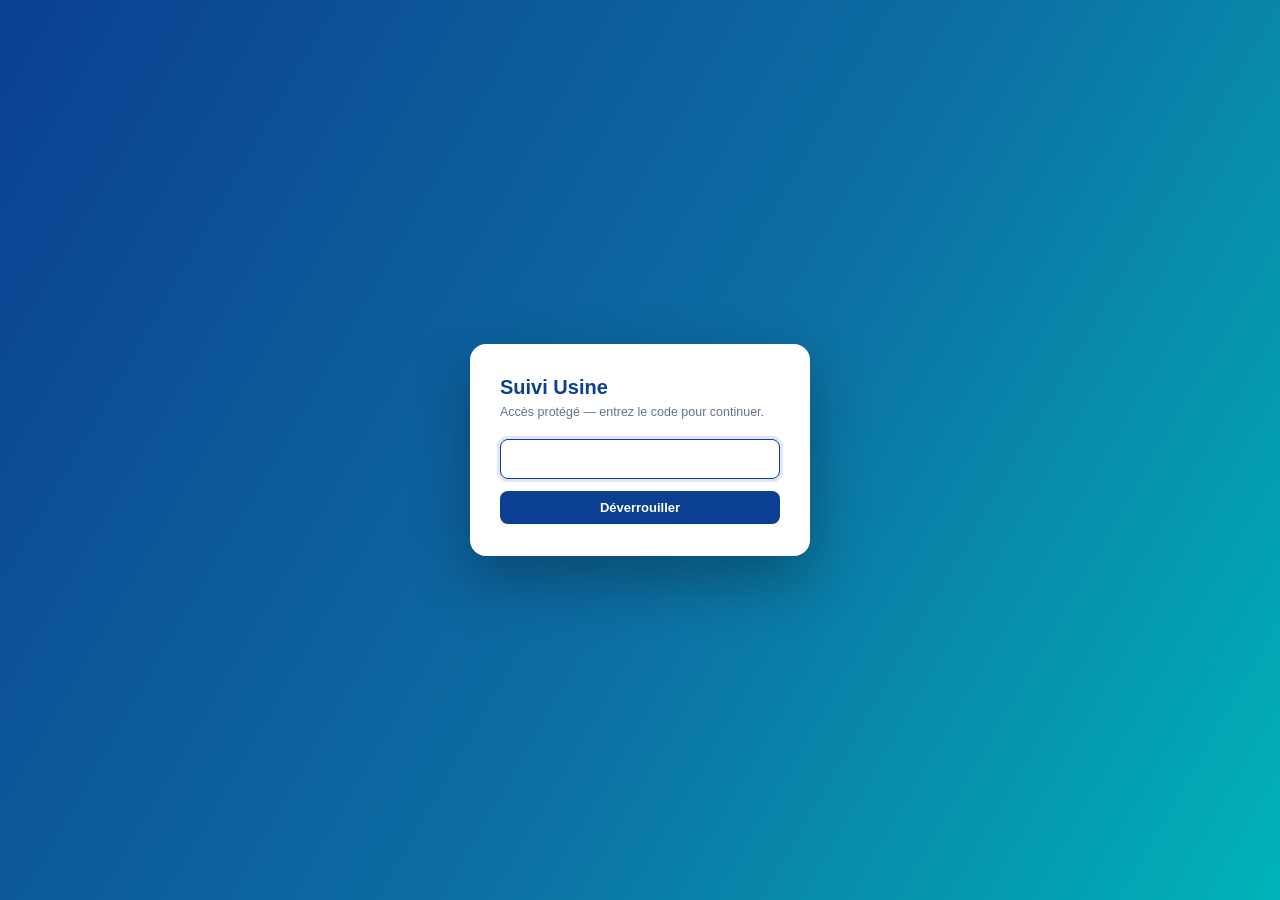
==== index.html @ ccd7e1b8 "same modifications(vedio, text of the card and data)" ====
<!DOCTYPE html>
<html lang="fr">
<head>
<meta charset="UTF-8">
<meta name="viewport" content="width=device-width, initial-scale=1.0">
<title>Bilans RH — Mois d'août &amp; forum d'emploi — Suivi Usine</title>
<link rel="stylesheet" href="css/style.css">
<script src="js/echarts.min.js"></script>
<script src="js/xlsx.full.min.js"></script>
</head>
<body class="us-locked">

<div class="us-gate-overlay" id="us-gate-overlay">
  <form class="us-gate-box" id="us-gate-form">
    <div class="us-gate-title">Suivi Usine</div>
    <div class="us-gate-sub">Accès protégé — entrez le code pour continuer.</div>
    <input type="password" id="us-gate-input" class="us-gate-input" autocomplete="off" autofocus />
    <div class="us-gate-error" id="us-gate-error" style="display:none;">Code incorrect.</div>
    <button type="submit" class="us-btn us-gate-submit">Déverrouiller</button>
  </form>
</div>

<div class="us-modal-overlay" id="us-aout-msg-overlay">
  <div class="us-modal-box us-modal-box-scroll">
    <div class="us-bulletin-body">
      <div class="us-bulletin-header">
        <div class="us-bulletin-header-left">
          <div class="us-bulletin-header-icon">
            <svg viewBox="0 0 24 24" fill="none" stroke="currentColor" stroke-width="2" stroke-linecap="round" stroke-linejoin="round"><path d="M18 8A6 6 0 0 0 6 8c0 7-3 9-3 9h18s-3-2-3-9"/><path d="M13.73 21a2 2 0 0 1-3.46 0"/></svg>
          </div>
          <div>
            <div class="us-bulletin-header-eyebrow">Message de la Direction RH</div>
            <div class="us-bulletin-header-sub">Bilan de campagne — arrêt annuel</div>
          </div>
        </div>
        <div class="us-bulletin-header-meta">30 juil → Août 2026</div>
      </div>
      <p> L'arrêt annuel est souvent synonyme de maintenance et de préparation. Cette année, nous y avons ajouté <span class="us-bulletin-highlight">une dimension stratégique majeure</span> : un sprint de recrutement à haute intensité.</p>
      <p>Alors que les machines étaient à l'arrêt, nos processus de sélection tournaient à leur niveau maximal. Aujourd'hui, nous sommes fiers de vous annoncer des <span class="us-bulletin-highlight">chiffres hors normes</span>.</p>
      <p>Réussir un tel volume en un temps aussi contraint relève d'une véritable prouesse collective. Nous démarrons cette nouvelle période avec des équipes renforcées, structurées et prêtes à relever tous nos défis opérationnels.</p>
      <div class="us-bulletin-signoff">Excellente reprise à chacun ! Prêts à découvrir nos résultats ?</div>
    </div>
    <div class="us-modal-close-wrap">
      <button type="button" class="us-btn us-modal-close" onclick="usCloseAoutMessage()">Découvrir les résultats</button>
    </div>
  </div>
</div>

<main class="page">

  <nav class="us-page-nav">
    <a href="dashboard.html">Tableau de bord</a>
    <a href="index.html" class="us-active">Bilans RH</a>
  </nav>

  <div class="us-hero">
    <div>
      <div class="us-hero-title">Bilans RH</div>
      <div class="us-hero-sub">Arrêt annuel &amp; forum d'emploi — retour sur deux temps forts du recrutement 2026.</div>
    </div>
  </div>

  <!-- ── Bilan mois d'août ──────────────────────────────────────────── -->
  <div class="us-section-divider"><span>Mois d'août — arrêt annuel</span></div>

  <div class="us-stat-highlights us-reveal-stagger">
    <div class="us-stat-highlight us-reveal-item">
      <div class="us-stat-highlight-value" data-count-to="622">0</div>
      <div class="us-stat-highlight-label">Nouveaux talents intégrés à nos effectifs</div>
    </div>
    <div class="us-stat-highlight us-stat-alt us-reveal-item">
      <div class="us-stat-highlight-value">Record</div>
      <div class="us-stat-highlight-label">Efficacité opérationnelle sur toute la campagne</div>
    </div>
  </div>

  <div id="us-aout-data-error" class="us-error" style="display:none;"></div>

  <div class="us-charts-row">
    <div class="us-chart-card us-reveal">
      <div class="us-card-header">
        <div class="us-card-header-icon">
          <svg viewBox="0 0 24 24" fill="none" stroke="currentColor" stroke-width="2" stroke-linecap="round" stroke-linejoin="round"><circle cx="12" cy="12" r="10"/><path d="M22 12A10 10 0 0 0 12 2v10z"/></svg>
        </div>
        <div>
          <div class="us-card-header-title">Parmi nous — répartition par département</div>
          <div class="us-card-header-sub">Les départements qui ont le plus recruté</div>
        </div>
      </div>
      <div id="us-chart-aout-dept" class="us-chart"></div>
    </div>

    <!--div class="us-detail-card us-reveal" style="margin-bottom:0;">
      <div class="us-card-header us-card-header-alt">
        <div class="us-card-header-icon">
          <svg viewBox="0 0 24 24" fill="none" stroke="currentColor" stroke-width="2" stroke-linecap="round" stroke-linejoin="round"><circle cx="12" cy="8" r="7"/><polyline points="8.21 13.89 7 23 12 20 17 23 15.79 13.88"/></svg>
        </div>
        <div>
          <div class="us-card-header-title">Top départements</div>
          <div class="us-card-header-sub"><span id="us-aout-verified-total">&mdash;</span> intégrations sur la période</div>
        </div
      </div>
      <div style="overflow-x:auto;">
        <table class="us-detail-tbl">
          <thead><tr><th>Département</th><th>Effectif</th></tr></thead>
          <tbody id="us-aout-dept-tbl-body"></tbody>
        </table>
      </div>
    </div-->

    <div class="us-chart-card us-reveal">
      <div class="us-card-header">
        <div class="us-card-header-icon">
          <svg viewBox="0 0 24 24" fill="none" stroke="currentColor" stroke-width="2" stroke-linecap="round" stroke-linejoin="round"><rect x="3" y="4" width="18" height="18" rx="2" ry="2"/><line x1="16" y1="2" x2="16" y2="6"/><line x1="8" y1="2" x2="8" y2="6"/><line x1="3" y1="10" x2="21" y2="10"/></svg>
        </div>
        <div>
          <div class="us-card-header-title">Intégrations par semaine</div>
          <div class="us-card-header-sub">Progression S31 → S35</div>
        </div>
      </div>
      <div id="us-chart-aout-weekly" class="us-chart"></div>
    </div>
  </div>

  <!-- ── Bilan forum d'emploi ───────────────────────────────────────── -->
  <div class="us-hero us-reveal" style="margin-top:44px;">
    <div>
      <div class="us-hero-title">Bilan du forum d'emploi</div>
      <div class="us-hero-sub">Résultats de la campagne de convocation, présence et rétention sur les 8 journées du forum.</div>
    </div>
  </div>

  <div class="us-stat-highlights us-reveal-stagger">
    <div class="us-stat-highlight us-reveal-item">
      <div class="us-stat-highlight-value" data-count-to="1360">0</div>
      <div class="us-stat-highlight-label">Candidats convoqués</div>
    </div>
    <div class="us-stat-highlight us-reveal-item">
      <div class="us-stat-highlight-value" data-count-to="664">0</div>
      <div class="us-stat-highlight-label">Présents — 51,2 % de perte</div>
    </div>
    <div class="us-stat-highlight us-reveal-item">
      <div class="us-stat-highlight-value" data-count-to="627">0</div>
      <div class="us-stat-highlight-label">Retenus — 5,6 % de perte vs présents</div>
    </div>
    <div class="us-stat-highlight us-stat-alt us-reveal-item">
      <div class="us-stat-highlight-value" data-count-to="53.9" data-count-decimals="1" data-count-suffix=" %">0 %</div>
      <div class="us-stat-highlight-label">Perte globale — convoqués → retenus</div>
    </div>
  </div>

  <div class="us-video-card us-reveal">
    <div class="us-chart-title">Vidéo — Forum d'emploi</div>
    <div class="us-video-wrap">
      <video controls preload="metadata" src="video.mp4">
        Votre navigateur ne prend pas en charge la lecture vidéo.
      </video>
    </div>
  </div>

  <div class="us-chart-card us-reveal">
    <div class="us-chart-title">Convoqués / Présents / Retenus par journée</div>
    <div id="us-chart-forum-days" class="us-chart"></div>
  </div>

</main>

<script src="js/gate.js"></script>
<script src="js/bilan-aout.js"></script>
<script src="js/bilan-forum.js"></script>
<script src="js/reveal.js"></script>
<script>
  // Opening-message overlay: shows as soon as the access gate unlocks,
  // so it's the first thing seen on this page — dismiss reveals the
  // dashboard content underneath.
  (function () {
    var overlay = document.getElementById("us-aout-msg-overlay");
    function show() { if (overlay) overlay.classList.add("us-show"); }
    if (!document.body.classList.contains("us-locked")) {
      show();
    } else {
      var observer = new MutationObserver(function () {
        if (!document.body.classList.contains("us-locked")) { observer.disconnect(); show(); }
      });
      observer.observe(document.body, { attributes: true, attributeFilter: ["class"] });
    }
    window.usCloseAoutMessage = function () { if (overlay) overlay.classList.remove("us-show"); };
  })();
</script>
</body>
</html>
---- css/style.css ----
:root{
  --deep-blue:#0B3F91;--ocean-blue:#0D6FA3;--teal:#00B3B8;
  --aqua:#38D6C4;--mint:#6EE7D2;--dark-navy:#072C5A;
  --soft-cyan:#9FEDE2;--orange-accent:#FF5A1F;
  --gray50:#f6f8fa;--gray100:#eaecef;--gray400:#8b95a1;--gray600:#4a5568;--gray800:#1a202c;
  --font-cond:'Segoe UI Semibold','Segoe UI',Arial,sans-serif;
}
*{box-sizing:border-box;}
body{margin:0;font-family:'Segoe UI',Arial,sans-serif;background:var(--gray50);color:var(--gray800);}

body.us-locked main,body.us-locked #us-welcome-overlay,body.us-locked #us-aout-msg-overlay{display:none;}

.us-gate-overlay{position:fixed;inset:0;z-index:10000;display:flex;align-items:center;justify-content:center;padding:20px;
                  background:linear-gradient(120deg,#0B3F91 0%,#0D6FA3 55%,#00B3B8 100%);}
.us-gate-box{background:#fff;border-radius:16px;padding:32px 30px;width:340px;max-width:100%;
             box-shadow:0 24px 60px rgba(0,0,0,.3);display:flex;flex-direction:column;gap:6px;}
.us-gate-title{font-family:var(--font-cond);font-size:20px;font-weight:800;color:#0B3F91;}
.us-gate-sub{font-size:12.5px;color:#64748b;margin-bottom:14px;}
.us-gate-input{padding:11px 14px;border:1px solid #e2e8f0;border-radius:8px;font-size:14px;letter-spacing:1px;margin-bottom:6px;}
.us-gate-input:focus{outline:none;border-color:#0B3F91;box-shadow:0 0 0 3px rgba(11,63,145,.12);}
.us-gate-error{font-size:12px;color:#c2410c;font-weight:600;margin-bottom:10px;}
.us-gate-submit{width:100%;padding:12px;}

.us-modal-overlay{position:fixed;inset:0;background:rgba(7,44,90,.55);z-index:9998;
                   display:none;align-items:center;justify-content:center;padding:20px;}
.us-modal-overlay.us-show{display:flex;}
.us-modal-box{background:#fff;border-radius:16px;max-width:520px;width:100%;
              box-shadow:0 24px 60px rgba(0,0,0,.35);overflow:hidden;animation:us-modal-in .25s ease both;}
@keyframes us-modal-in{from{opacity:0;transform:translateY(10px) scale(.98);}to{opacity:1;transform:translateY(0) scale(1);}}
.us-modal-header{background:linear-gradient(120deg,#0B3F91 0%,#0D6FA3 55%,#00B3B8 100%);padding:22px 28px;}
.us-modal-title{font-family:var(--font-cond);font-size:20px;font-weight:800;color:#fff;}
.us-modal-body{padding:24px 28px;}
.us-modal-body p{font-size:13.5px;line-height:1.65;color:#334155;margin:0 0 14px;text-align:justify;}
.us-modal-signature{margin-top:18px;padding-top:16px;border-top:1px solid #e2e8f0;}
.us-modal-signature-name{font-size:14px;font-weight:800;color:#0B3F91;font-family:var(--font-cond);}
.us-modal-signature-role{font-size:12px;color:#64748b;margin-top:2px;}
.us-modal-close{width:calc(100% - 56px);margin:0 28px 24px;}

/* ── Bulletin-as-overlay variant (index.html's opening message) ── */
.us-modal-box-scroll{max-width:600px;max-height:88vh;display:flex;flex-direction:column;}
.us-modal-box-scroll .us-bulletin-body{overflow-y:auto;}
.us-modal-close-wrap{padding:16px 28px 24px;border-top:1px solid #eef2f7;flex-shrink:0;}
.us-modal-close-wrap .us-btn{width:100%;}

.page{max-width:1500px;margin:0 auto;padding:24px 28px;}

.us-hero{background:linear-gradient(120deg,#0B3F91 0%,#0D6FA3 55%,#00B3B8 100%);border-radius:16px;padding:28px 32px;color:#fff;margin-bottom:22px;display:flex;align-items:center;justify-content:space-between;flex-wrap:wrap;gap:16px;box-shadow:0 8px 24px rgba(11,63,145,.25);}
.us-hero-title{font-family:var(--font-cond);font-size:26px;font-weight:800;margin:0 0 6px;}
.us-hero-sub{font-size:13px;opacity:.92;max-width:540px;line-height:1.5;}
.us-hero-badge{background:rgba(255,255,255,.15);border:1px solid rgba(255,255,255,.3);border-radius:20px;padding:7px 16px;font-size:12px;font-weight:600;white-space:nowrap;}

.us-error{padding:20px;color:#ef4444;background:#fef2f2;border-radius:8px;text-align:center;margin-bottom:16px;}
.us-empty{padding:40px 20px;text-align:center;color:#64748b;background:#fff;border-radius:12px;border:1px dashed #cbd5e1;}

.us-filter-bar{display:flex;flex-wrap:wrap;gap:12px;align-items:flex-end;background:#fff;border-radius:12px;padding:16px 20px;box-shadow:0 1px 3px rgba(0,0,0,.08);border:1px solid #e2e8f0;margin-bottom:20px;}
.us-fg{display:flex;flex-direction:column;gap:4px;}
.us-fg label{font-size:11px;font-weight:700;color:#0B3F91;text-transform:uppercase;letter-spacing:.5px;}
.us-fg select,.us-fg input{padding:8px 12px;border:1px solid #e2e8f0;border-radius:8px;font-size:13px;color:#1e293b;background:#fff;min-width:150px;}
.us-btn{padding:9px 16px;border:none;border-radius:8px;font-size:13px;font-weight:700;cursor:pointer;background:#0B3F91;color:#fff;}
.us-btn:hover{background:#072C5A;}
.us-btn-ghost{background:#f1f5f9;color:#0B3F91;}
.us-btn-ghost:hover{background:#e2e8f0;}

.us-kpi-grid{display:grid;grid-template-columns:repeat(auto-fit,minmax(220px,1fr));gap:16px;margin-bottom:22px;}
.us-kpi-card{background:#fff;border-radius:14px;padding:18px 20px;box-shadow:0 1px 3px rgba(0,0,0,.07);border:1px solid #e2e8f0;
             position:relative;overflow:hidden;display:flex;gap:14px;align-items:flex-start;
             transition:transform .15s ease,box-shadow .15s ease;}
.us-kpi-card:hover{transform:translateY(-2px);box-shadow:0 10px 24px rgba(15,23,42,.10);}
.us-kpi-card::before{content:"";position:absolute;left:0;top:0;bottom:0;width:4px;}
.us-kpi-card::after{content:"";position:absolute;right:-30px;top:-30px;width:100px;height:100px;border-radius:50%;opacity:.06;}
.us-kpi-icon{width:40px;height:40px;border-radius:10px;flex-shrink:0;display:flex;align-items:center;justify-content:center;}
.us-kpi-icon svg{width:20px;height:20px;}
.us-kpi-body{min-width:0;flex:1;}

.us-kpi-card.us-c1::before,.us-kpi-card.us-c1::after{background:#0B3F91;}
.us-kpi-card.us-c2::before,.us-kpi-card.us-c2::after{background:#00B3B8;}
.us-kpi-card.us-c3::before,.us-kpi-card.us-c3::after{background:#38D6C4;}
.us-kpi-card.us-c4::before,.us-kpi-card.us-c4::after{background:#FF5A1F;}
.us-kpi-card.us-c5::before,.us-kpi-card.us-c5::after{background:#0a7c55;}
.us-kpi-card.us-c6::before,.us-kpi-card.us-c6::after{background:#0D6FA3;}
.us-kpi-card.us-c7::before,.us-kpi-card.us-c7::after{background:#9333ea;}
.us-kpi-card.us-c8::before,.us-kpi-card.us-c8::after{background:#db2777;}
.us-kpi-card.us-c9::before,.us-kpi-card.us-c9::after{background:#0891b2;}
.us-kpi-card.us-c10::before,.us-kpi-card.us-c10::after{background:#b91c1c;}
.us-kpi-card.us-c11::before,.us-kpi-card.us-c11::after{background:#ca8a04;}

.us-kpi-card.us-c1 .us-kpi-icon{background:rgba(11,63,145,.10);color:#0B3F91;}
.us-kpi-card.us-c2 .us-kpi-icon{background:rgba(0,179,184,.12);color:#00838a;}
.us-kpi-card.us-c3 .us-kpi-icon{background:rgba(56,214,196,.14);color:#0e7d6e;}
.us-kpi-card.us-c4 .us-kpi-icon{background:rgba(255,90,31,.12);color:#c2410c;}
.us-kpi-card.us-c5 .us-kpi-icon{background:rgba(10,124,85,.12);color:#0a7c55;}
.us-kpi-card.us-c6 .us-kpi-icon{background:rgba(13,111,163,.12);color:#0D6FA3;}
.us-kpi-card.us-c7 .us-kpi-icon{background:rgba(147,51,234,.10);color:#9333ea;}
.us-kpi-card.us-c8 .us-kpi-icon{background:rgba(219,39,119,.10);color:#db2777;}
.us-kpi-card.us-c9 .us-kpi-icon{background:rgba(8,145,178,.10);color:#0891b2;}
.us-kpi-card.us-c10 .us-kpi-icon{background:rgba(185,28,28,.10);color:#b91c1c;}
.us-kpi-card.us-c11 .us-kpi-icon{background:rgba(202,138,4,.12);color:#ca8a04;}

.us-kpi-label{font-size:11.5px;font-weight:700;color:#64748b;text-transform:uppercase;letter-spacing:.4px;margin-bottom:6px;}
.us-kpi-value{font-size:28px;font-weight:800;font-family:var(--font-cond);color:#1e293b;line-height:1.1;}
.us-kpi-sub{font-size:12px;color:#94a3b8;margin-top:5px;font-weight:600;}
.us-kpi-sub.us-sub-up{color:#0a7c55;}
.us-kpi-sub.us-sub-down{color:#c2410c;}
.us-kpi-value.us-empty-val{font-size:15px;font-weight:700;color:#94a3b8;letter-spacing:.2px;}

.us-charts-row{display:grid;grid-template-columns:1fr;gap:20px;margin-bottom:20px;}
.us-chart-card{background:#fff;border-radius:14px;padding:20px;box-shadow:0 1px 3px rgba(0,0,0,.07);border:1px solid #e2e8f0;transition:box-shadow .15s ease;}
.us-chart-card:hover{box-shadow:0 8px 20px rgba(15,23,42,.08);}
.us-chart-card .us-chart-title{font-size:15px;font-weight:700;color:#1e293b;margin-bottom:14px;font-family:var(--font-cond);}
.us-chart{width:100%;height:440px;}

.us-detail-card{background:#fff;border-radius:14px;padding:20px;box-shadow:0 1px 3px rgba(0,0,0,.07);border:1px solid #e2e8f0;margin-bottom:20px;}
.us-detail-tbl{width:100%;border-collapse:collapse;font-size:12.5px;}
.us-detail-tbl th{background:#0B3F91;color:#fff;padding:9px 8px;text-align:left;font-weight:600;position:sticky;top:0;}
.us-detail-tbl td{padding:8px;border-bottom:1px solid #f1f5f9;white-space:nowrap;}
.us-detail-tbl tr{transition:background .1s ease;}
.us-detail-tbl tr:hover{background:#f8fafc;}
.us-table-note{font-size:11.5px;color:#94a3b8;font-style:italic;margin:12px 0 0;line-height:1.5;}

.us-announce-card{margin-bottom:20px;}
.us-announce-list{display:flex;flex-wrap:wrap;gap:10px;}
.us-announce-item{display:flex;align-items:center;gap:8px;background:#eff6ff;border:1px solid #bfdbfe;color:#1e3a8a;border-radius:10px;padding:10px 16px;font-size:13.5px;font-weight:500;}
.us-announce-item strong{font-weight:800;color:#0B3F91;}
.us-announce-edit-btn{background:transparent;border:none;padding:3px;border-radius:6px;color:#60a5fa;cursor:pointer;display:flex;align-items:center;flex-shrink:0;}
.us-announce-edit-btn svg{width:13px;height:13px;}
.us-announce-edit-btn:hover{color:#0B3F91;background:rgba(11,63,145,.08);}

/* KPI-card inline editing stays hidden for now; the Arrivées prévues
   editing (and its "Télécharger" bar below) is active. */
.us-kpi-edit-btn{display:none !important;}
.us-edit-bar{display:flex;align-items:center;justify-content:space-between;gap:14px;background:#fffbeb;border:1px solid #fde68a;color:#92400e;border-radius:10px;padding:12px 16px;margin-bottom:16px;font-size:13px;font-weight:600;flex-wrap:wrap;}
.us-kpi-value-row{display:flex;align-items:baseline;gap:8px;}
.us-kpi-edit-btn{background:transparent;border:none;padding:4px;border-radius:6px;color:#94a3b8;cursor:pointer;display:flex;align-items:center;opacity:0;transition:opacity .12s ease,color .12s ease,background .12s ease;}
.us-kpi-edit-btn svg{width:14px;height:14px;}
.us-kpi-card:hover .us-kpi-edit-btn{opacity:1;}
.us-kpi-edit-btn:hover{color:#0B3F91;background:#eff6ff;}

.us-edit-modal-overlay{position:fixed;inset:0;background:rgba(15,23,42,.55);display:flex;align-items:center;justify-content:center;z-index:200;padding:16px;}
.us-edit-modal{background:#fff;border-radius:14px;padding:24px;width:100%;max-width:340px;box-shadow:0 20px 40px rgba(0,0,0,.25);}
.us-edit-modal-title{font-size:16px;font-weight:800;color:#1e293b;font-family:var(--font-cond);margin-bottom:4px;}
.us-edit-modal-week{font-size:12.5px;color:#64748b;font-weight:600;margin-bottom:14px;}
.us-edit-modal-input{width:100%;box-sizing:border-box;padding:10px 12px;border:1px solid #cbd5e1;border-radius:8px;font-size:15px;margin-bottom:10px;}
.us-edit-modal-input:focus{outline:none;border-color:#0B3F91;}
.us-edit-modal-error{font-size:12.5px;color:#c2410c;background:#fff7ed;border:1px solid #fed7aa;border-radius:8px;padding:8px 10px;margin-bottom:10px;}
.us-edit-modal-actions{display:flex;justify-content:flex-end;gap:8px;}

.us-insight-card{background:#fffbeb;border-radius:14px;padding:22px 26px;box-shadow:0 1px 3px rgba(0,0,0,.07);border:1px solid #fde68a;margin-bottom:20px;}

.us-insight-header{display:flex;gap:14px;align-items:flex-start;margin-bottom:18px;}
.us-insight-icon{width:38px;height:38px;border-radius:10px;flex-shrink:0;background:#fef3c7;color:#b45309;display:flex;align-items:center;justify-content:center;}
.us-insight-icon svg{width:20px;height:20px;}
.us-insight-title{font-size:15px;font-weight:800;color:#92400e;font-family:var(--font-cond);letter-spacing:.2px;}
.us-insight-intro{font-size:12.5px;color:#a16207;margin-top:3px;}

.us-insight-reasons{list-style:none;margin:0 0 20px;padding:0;display:flex;flex-direction:column;gap:8px;}
.us-insight-reasons li{position:relative;padding:10px 14px 10px 32px;background:#fff;border:1px solid #fde68a;border-radius:8px;
                        font-size:13px;color:#78350f;line-height:1.5;}
.us-insight-reasons li::before{content:"";position:absolute;left:14px;top:50%;transform:translateY(-50%);
                                width:7px;height:7px;border-radius:50%;background:#d97706;}

.us-insight-stats{display:flex;flex-wrap:wrap;gap:16px;}
.us-insight-stat{background:#fff;border:1px solid #fde68a;border-radius:10px;padding:16px 18px;flex:1;min-width:240px;
                  display:flex;align-items:center;gap:14px;}
.us-insight-stat-icon{width:26px;height:26px;flex-shrink:0;color:#dc2626;}
.us-insight-stat-value{font-size:28px;font-weight:800;font-family:var(--font-cond);color:#b45309;line-height:1.1;margin-bottom:3px;
                        font-variant-numeric:tabular-nums;}
.us-insight-stat-label{font-size:12px;color:#92400e;font-weight:600;line-height:1.4;}

.us-fg select,.us-fg input{transition:border-color .15s ease,box-shadow .15s ease;}
.us-fg select:focus,.us-fg input:focus{outline:none;border-color:#0B3F91;box-shadow:0 0 0 3px rgba(11,63,145,.12);}
.us-btn{transition:background .15s ease,transform .1s ease;}
.us-btn:active{transform:translateY(1px);}

/* Opacity-only: animating "transform" here too would fight the :hover
   lift transition above (CSS animations always win over transitions on
   the same property, even after the animation finishes). */
@keyframes us-fade-in{from{opacity:0;}to{opacity:1;}}
.us-kpi-card{animation:us-fade-in .35s ease both;}
.us-kpi-card:nth-child(1){animation-delay:.02s;}
.us-kpi-card:nth-child(2){animation-delay:.06s;}
.us-kpi-card:nth-child(3){animation-delay:.10s;}
.us-kpi-card:nth-child(4){animation-delay:.14s;}
.us-kpi-card:nth-child(5){animation-delay:.18s;}
.us-kpi-card:nth-child(6){animation-delay:.22s;}
.us-kpi-card:nth-child(7){animation-delay:.26s;}
.us-kpi-card:nth-child(8){animation-delay:.30s;}
.us-kpi-card:nth-child(9){animation-delay:.34s;}
.us-kpi-card:nth-child(10){animation-delay:.38s;}
.us-kpi-card:nth-child(11){animation-delay:.42s;}

@media(max-width:900px){
  .us-hero{flex-direction:column;align-items:flex-start;}
}

/* ── Page nav (links between the dashboard and bulletin pages) ── */
.us-page-nav{display:flex;flex-wrap:wrap;gap:8px;margin-bottom:18px;}
.us-page-nav a{display:inline-flex;align-items:center;gap:6px;padding:9px 18px;border-radius:9px;
                font-size:13px;font-weight:700;text-decoration:none;color:#0B3F91;background:#fff;
                border:1px solid #e2e8f0;transition:background .15s ease,border-color .15s ease,
                transform .15s ease,box-shadow .15s ease;}
.us-page-nav a:hover{background:#eff6ff;border-color:#bfdbfe;transform:translateY(-1px);
                      box-shadow:0 4px 10px rgba(15,23,42,.08);}
.us-page-nav a.us-active{background:#0B3F91;color:#fff;border-color:#0B3F91;
                          box-shadow:0 4px 12px rgba(11,63,145,.25);}
.us-page-nav a.us-active:hover{transform:none;}

/* ── Bulletin pages (récit / rapport ponctuel) ── */
.us-bulletin-card{position:relative;overflow:hidden;background:#fff;border-radius:16px;padding:0;
                   box-shadow:0 1px 3px rgba(0,0,0,.07);border:1px solid #e2e8f0;margin-bottom:20px;}
.us-bulletin-card::before{content:"";position:absolute;left:0;top:0;bottom:0;width:5px;
                           background:linear-gradient(180deg,#0B3F91 0%,#0D6FA3 50%,#00B3B8 100%);}
.us-bulletin-body{padding:28px 32px;}

.us-bulletin-header{display:flex;align-items:center;justify-content:space-between;gap:12px;
                     padding-bottom:16px;margin-bottom:20px;border-bottom:1px solid #eef2f7;}
.us-bulletin-header-left{display:flex;align-items:center;gap:12px;}
.us-bulletin-header-icon{width:38px;height:38px;border-radius:10px;flex-shrink:0;background:rgba(11,63,145,.08);
                          color:#0B3F91;display:flex;align-items:center;justify-content:center;}
.us-bulletin-header-icon svg{width:19px;height:19px;}
.us-bulletin-header-eyebrow{font-family:var(--font-cond);font-size:13.5px;font-weight:800;color:#0B3F91;}
.us-bulletin-header-sub{font-size:11.5px;color:#94a3b8;font-weight:600;margin-top:1px;}
.us-bulletin-header-meta{font-size:11px;font-weight:700;color:#0D6FA3;background:#eff6ff;border:1px solid #bfdbfe;
                          border-radius:20px;padding:5px 12px;white-space:nowrap;}

.us-bulletin-card p{font-size:14.5px;line-height:1.85;color:#334155;margin:0 0 16px;text-align:justify;}
.us-bulletin-card p:last-of-type{margin-bottom:0;}
.us-bulletin-dropcap::first-letter{font-family:var(--font-cond);font-size:46px;font-weight:800;color:#0B3F91;
                                    float:left;line-height:1;padding:4px 8px 0 0;}

.us-bulletin-highlight{background:linear-gradient(180deg,transparent 62%,rgba(255,90,31,.24) 62%);
                        font-weight:700;color:#0B3F91;padding:0 1px;}

/* ── Card header (icon + title, same language as .us-bulletin-header) —
   used in place of the plain .us-chart-title on bilan pages; kept as its
   own class so the main dashboard's .us-chart-title stays untouched. ── */
.us-card-header{display:flex;align-items:center;gap:12px;margin-bottom:16px;}
.us-card-header-icon{width:34px;height:34px;border-radius:9px;flex-shrink:0;background:rgba(11,63,145,.08);
                      color:#0B3F91;display:flex;align-items:center;justify-content:center;}
.us-card-header-icon svg{width:17px;height:17px;}
.us-card-header-title{font-family:var(--font-cond);font-size:14.5px;font-weight:800;color:#1e293b;line-height:1.3;}
.us-card-header-sub{font-size:11px;color:#94a3b8;font-weight:600;margin-top:2px;}
.us-card-header.us-card-header-alt .us-card-header-icon{background:rgba(255,90,31,.1);color:#FF5A1F;}

/* ── Section divider — separates stacked bilans on a combined page ── */
.us-section-divider{display:flex;align-items:center;gap:16px;margin:36px 0 22px;}
.us-section-divider::before,.us-section-divider::after{content:"";flex:1;height:1px;
                            background:linear-gradient(90deg,transparent,#dbe4f0,transparent);}
.us-section-divider span{font-family:var(--font-cond);font-size:12px;font-weight:800;letter-spacing:1.2px;
                          text-transform:uppercase;color:#0D6FA3;white-space:nowrap;
                          background:#eff6ff;border:1px solid #bfdbfe;border-radius:20px;padding:7px 18px;}

.us-bulletin-list{list-style:none;margin:22px 0;padding:0;display:grid;
                   grid-template-columns:repeat(auto-fit,minmax(240px,1fr));gap:12px;}
.us-bulletin-list li{position:relative;display:flex;align-items:flex-start;gap:12px;
                      padding:15px 16px;background:#f8fafc;border:1px solid #e2e8f0;
                      border-radius:12px;font-size:13.5px;color:#1e293b;line-height:1.55;
                      transition:background .15s ease,border-color .15s ease,transform .15s ease;}
.us-bulletin-list li:hover{background:#eff6ff;border-color:#bfdbfe;transform:translateY(-2px);}
.us-bulletin-list-icon{width:32px;height:32px;border-radius:9px;flex-shrink:0;background:#fff;
                        color:#0B3F91;display:flex;align-items:center;justify-content:center;
                        box-shadow:0 1px 3px rgba(15,23,42,.1);}
.us-bulletin-list-icon svg{width:16px;height:16px;}
.us-bulletin-list li:nth-child(2) .us-bulletin-list-icon{color:#FF5A1F;}

.us-bulletin-signoff{font-family:var(--font-cond);font-size:18px;font-weight:800;color:#0B3F91;
                      margin-top:22px;padding-top:20px;border-top:1px dashed #dbe4f0;
                      display:flex;align-items:center;gap:10px;}
.us-bulletin-signoff::before{content:"✓";display:inline-flex;align-items:center;justify-content:center;
                              width:26px;height:26px;border-radius:50%;
                              background:linear-gradient(135deg,#0B3F91,#00B3B8);color:#fff;
                              font-size:13px;flex-shrink:0;box-shadow:0 4px 10px rgba(11,63,145,.25);}

.us-stat-highlights{display:grid;grid-template-columns:repeat(auto-fit,minmax(220px,1fr));gap:16px;margin-bottom:20px;}
.us-stat-highlight{position:relative;overflow:hidden;background:linear-gradient(120deg,#0B3F91 0%,#0D6FA3 55%,#00B3B8 100%);
                    border-radius:16px;padding:22px 24px;color:#fff;box-shadow:0 8px 20px rgba(11,63,145,.2);
                    transition:transform .18s ease,box-shadow .18s ease;}
.us-stat-highlight:hover{transform:translateY(-3px);box-shadow:0 14px 28px rgba(11,63,145,.28);}
.us-stat-highlight::after{content:"";position:absolute;right:-24px;top:-24px;width:100px;height:100px;
                           border-radius:50%;background:rgba(255,255,255,.12);}
.us-stat-highlight-value{font-family:var(--font-cond);font-size:34px;font-weight:800;line-height:1.1;margin-bottom:6px;
                          position:relative;font-variant-numeric:tabular-nums;}
.us-stat-highlight-label{font-size:12.5px;opacity:.94;font-weight:600;line-height:1.4;position:relative;}
.us-stat-highlight.us-stat-alt{background:linear-gradient(120deg,#FF5A1F 0%,#ff8a4c 100%);
                                box-shadow:0 8px 20px rgba(255,90,31,.22);}
.us-stat-highlight.us-stat-alt:hover{box-shadow:0 14px 28px rgba(255,90,31,.3);}

.us-video-card{background:#fff;border-radius:16px;padding:22px;box-shadow:0 1px 3px rgba(0,0,0,.07);
                border:1px solid #e2e8f0;margin-bottom:20px;}
.us-video-wrap{position:relative;width:100%;border-radius:12px;overflow:hidden;background:#000;
                display:flex;justify-content:center;box-shadow:0 4px 16px rgba(0,0,0,.15);}
.us-video-wrap video{display:block;width:100%;height:auto;max-height:640px;background:#000;}

.us-tbl-total td{font-weight:800;background:#f8fafc;}

/* ── Scroll-reveal + count-up interaction (js/reveal.js) ──
   Elements start hidden/offset; reveal.js's IntersectionObserver adds
   .us-visible as each one enters the viewport, and drives the count-up
   on any element carrying data-count-to. */
.us-reveal{opacity:0;transform:translateY(28px);transition:opacity .6s cubic-bezier(.16,1,.3,1),
           transform .6s cubic-bezier(.16,1,.3,1);}
.us-reveal.us-visible{opacity:1;transform:translateY(0);}
.us-reveal-stagger.us-visible .us-reveal-item{opacity:1;transform:translateY(0);}
.us-reveal-item{opacity:0;transform:translateY(18px);transition:opacity .5s ease,transform .5s ease;}
.us-reveal-stagger.us-visible .us-reveal-item:nth-child(1){transition-delay:.02s;}
.us-reveal-stagger.us-visible .us-reveal-item:nth-child(2){transition-delay:.08s;}
.us-reveal-stagger.us-visible .us-reveal-item:nth-child(3){transition-delay:.14s;}
.us-reveal-stagger.us-visible .us-reveal-item:nth-child(4){transition-delay:.20s;}

@media(max-width:900px){
  .us-bulletin-body{padding:22px 20px;}
}
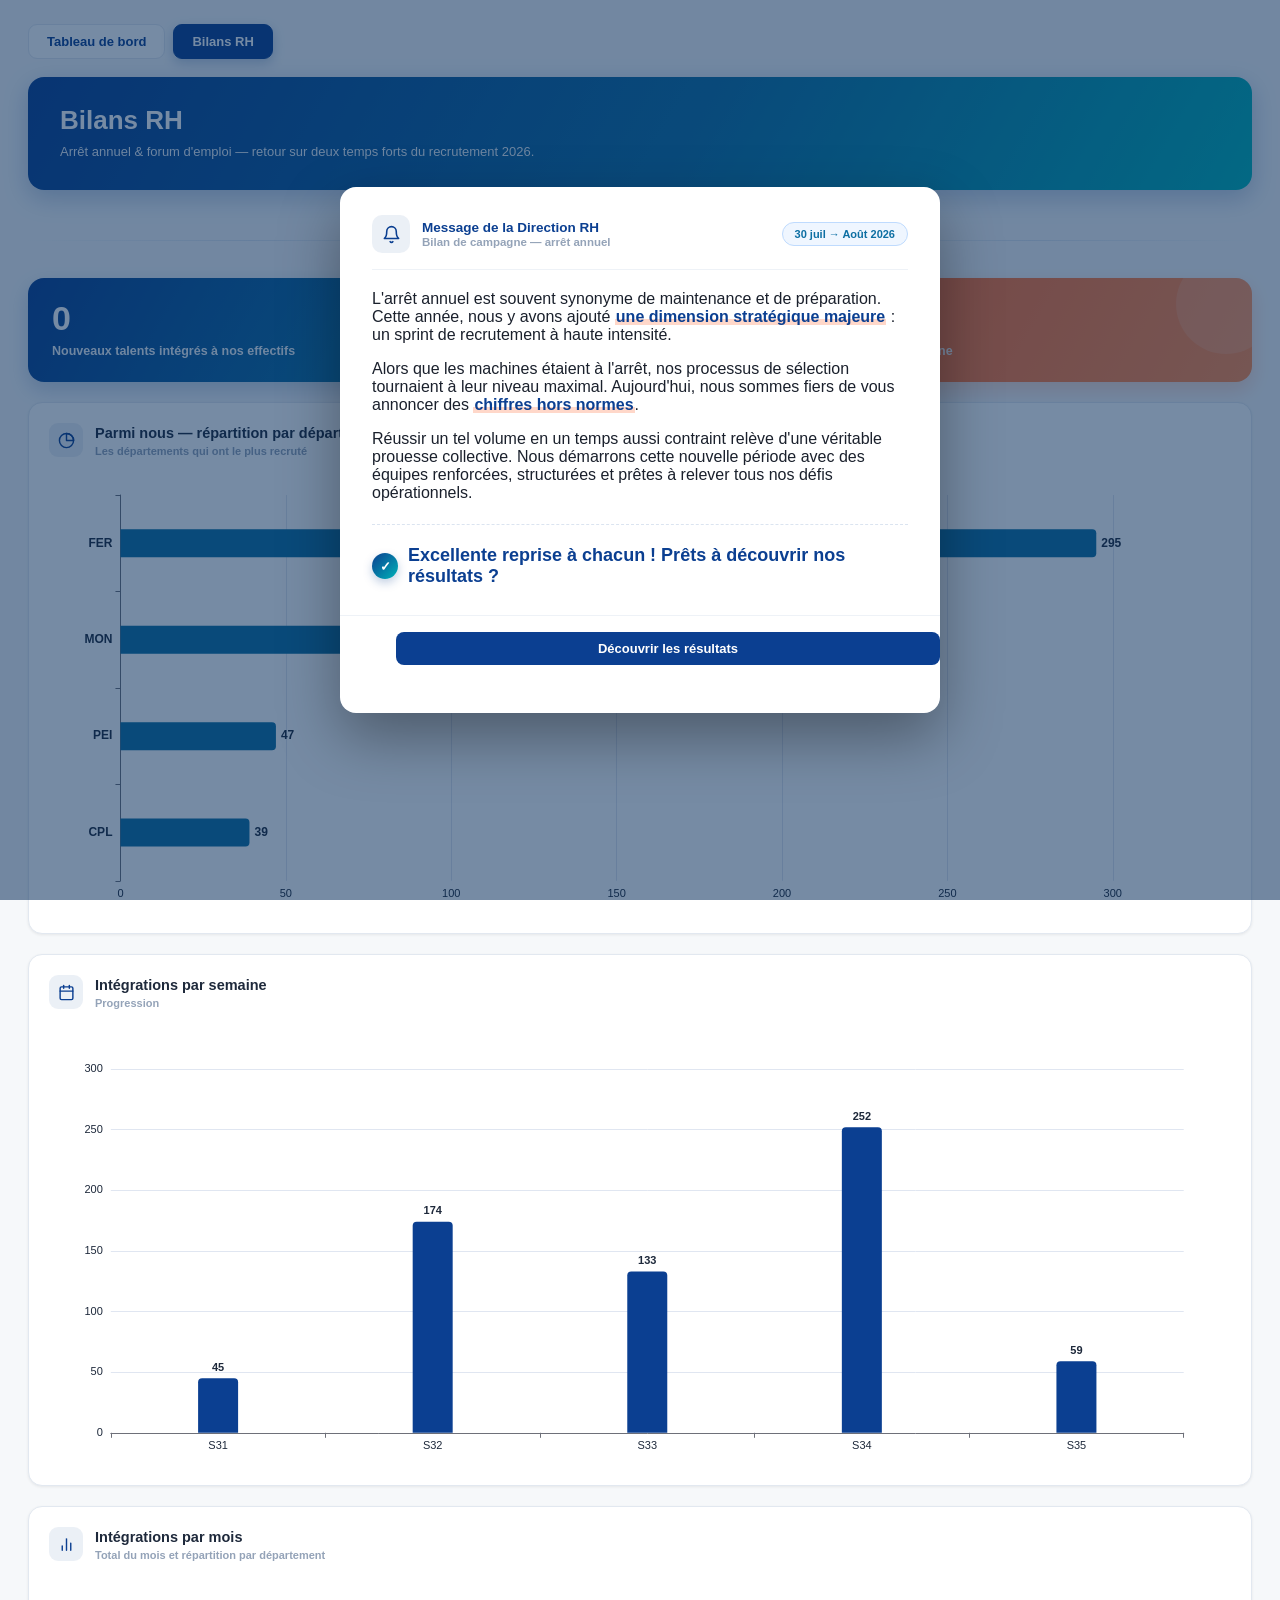
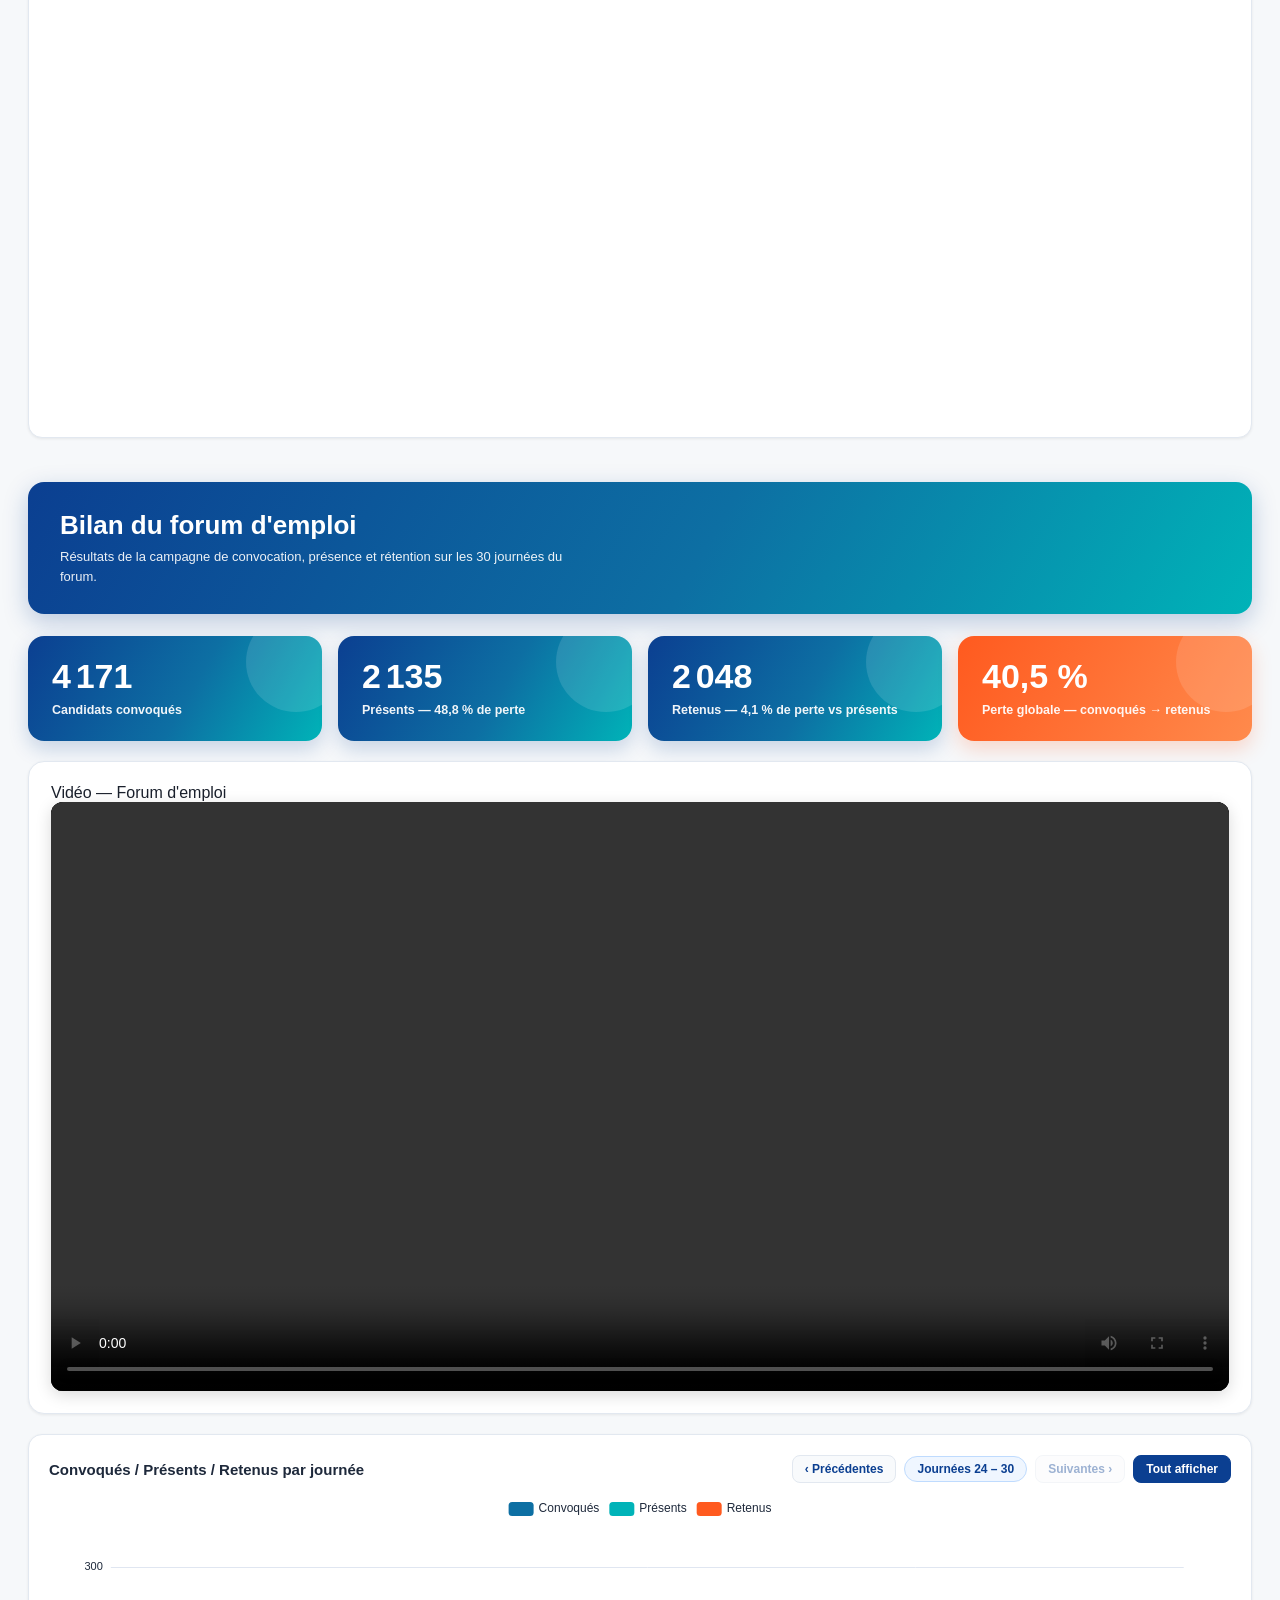
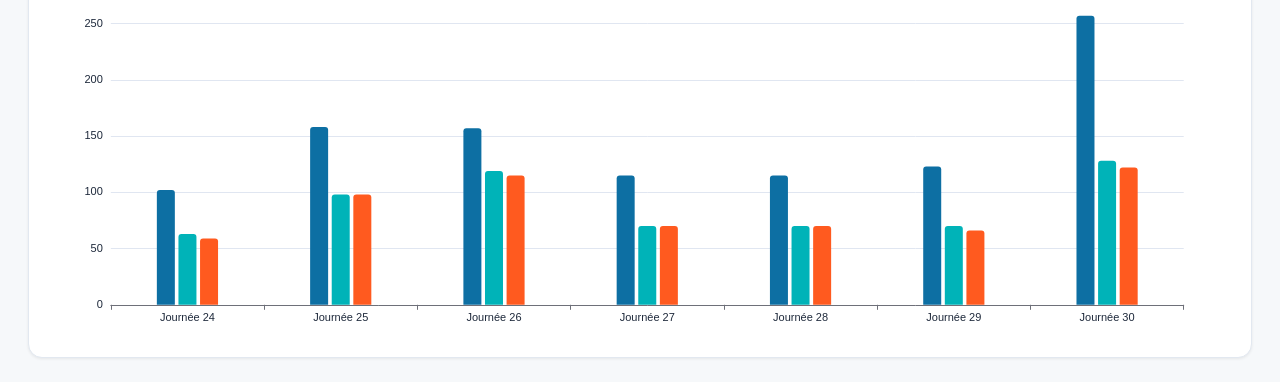
==== commit 2a2a9f99: "update the dashboard values" ====
--- a/index.html
+++ b/index.html
@@ -7,18 +7,16 @@
 <link rel="stylesheet" href="css/style.css">
 <script src="js/echarts.min.js"></script>
 <script src="js/xlsx.full.min.js"></script>
+<!-- Copie de suivi.xlsx intégrée à la page, écrite par mettre_a_jour.py (« Mettre a jour.bat ») à chaque import.
+     Utilisée quand la page est ouverte en double-clic (file://), où suivi.xlsx ne peut pas être lu. -->
+<script>
+// @@DATA-START
+// suivi.xlsx du 27/10/2026 09:56
+window.US_SUIVI_B64 = "UEsDBBQABgAIAAAAIQD6b/[base64]/j5p/yHy16lxYYwh1JQPe5GQ2IYE/IBrfGmsOrblO6D997uYgiZUChWVli+JEvuel7NyTyZny84Vd5jIBl+pg3KsCvR1MNbPK3Vz/[base64]/shxJGuwuITEv6ET73rp9H1Ii1kIi3I7yK6tyS0qO7D+UfcW/ryZdL4d7FlI7y8D76jjcCA6Pg9Ex9FAdHwZiI7jgej4+p90sMxk1Pn6/k82w7zygRKvHNK+x1QGfY25hYTmimXaz/cu4F/sbTokgn4hgwEGfQEzdOe+CW/oRkfrDCtrB0RW4ixniusxnkJl03AWxssUIkmuJty9748h1lePogBhYotvY5RQfvdBY5/6Bs0Gbp3/MqZ/AQAA//[base64]/IeS9O9tVRKTbvohQUBCpHzBNZrehSSYkUdu/N60WXahF0Mdk7tycuZPJbOOseKWYDPtWjqtaCvKKtfF9K58Xd6NrKVJGr9Gyp1ZuKcnZ9Pxs8kQWc2lKKxOSKC4+tXKVc7gBSGpFDlPFgXypdBwd5nKMPQRUa+wJmrq+gvjdQ04HnmKuWxnn+kKKxTaUl//iDY4yaswIiiONQixkMZsyi1hg7Cm3UrN6LNdpr6gKtYTjQM0PQM6oyIm7XCl2wF1n1G7Mpoa6GU4KymJKpgj2CVpckh2SPBxw73e1ue/4FNH49xF9YN2yenHk85EtfIIfFF/5bCy8cVwvmdenWC7/k4U2mbwmfXphGMKBCAa/cvoOAAD//wMAUEsDBBQABgAIAAAAIQDtIHIXuwMAAN0IAAAPAAAAeGwvd29ya2Jvb2sueG1spFbbjuI4EH1faf/BG7U0T+nEuULUMOKqQeoZobm+ILVMYjreTuyM7QCt0fz7lhOgA7z09iBw4pg6PlV1qpy79/uyQFsqFRN8YOFb10KUpyJj/HFgffs6t3sWUprwjBSC04H1TJX1fvj3X3c7IZ/[base64]/3LGd4kvNSwgRyPyo0lZxoOhFcg9QO1P9UVg32JBcgYvSZ/qyZpFA7ICFwB0aSJmStlkTnqJbFwEqTVa2oXH0dB2HgRauj8NVqdH+PKin+paleZUTla0FkZpt6WnWESa6r4H9Ik6QmMg5Eo2Xc3l9GBojL5Ci/pZYI7hfTe0jBF7KFhEDas0O9LiDi2H/gqUzww69e2OtHnu/bkRv17WAahXZvEmG7F/fGs/Fo4vlT9zc4I6MkFaTW+SHXBnpgBZDYq6WPZH9cwW5Ss+yFxi/38LHN9WI4rv02Dpuu9p3RnXpRhZmi/Q/GM7EbWDb2wKnn8+muWfzBMp2DrPpuAH9pn32g7DEHxjiMjR2o3zAbWGeMpi2jOXxsM5wxcjqUmv4J1Jor4o3mGUj0UTZNEH1TjFPo2abNNvG2kEzMdnKRYeNe13DGUduhoXOgxfzjYtSxhA53smxqpGv5CQymrCpESdWVpd+x9C/3XEoBLRVOBfazhsPkhWnYsQourRY8YymUYy0V+kDXmShJRkz1dACCDkB4CTCSkm0pkF2CPs83hj53cjS6tPtMKyI1MwcMOmBcxRikeAKIm5o5ZimjG0hHZloT5KwzO2TuYV/w8vZhzky7mRJN1kRB9gqRkuLLMYUgmpxlGTUHtDV8d5Xtd//cjG9wcjO7wbF353R2gYo9ZwCw6VIic2nE0ceu1zeM6V7fK91cofUwUOcUB33Xn41s358EdhDPY7s3d0PbD+JgEgbjGXZjU57m+E/2xS7dvq2pe4FzfJeYdM/hQ7WbxmjAk8NLClJUH5ZMOEyDAu7t2HhwQhv+BwAA//[base64]/QAFgwYBWzkcX+4fUdUTYoUuRvk5Yzl9z6NPW+3/+q76AMstkYLlsYJi0CXpmp1I9jb8fnunkXopK5kZzQINgKyfXF7s3uBTjq6hKodMCIVjYIp54ZHzrFU0EuMzQCaTmpje+motA0fZHmSDfAsSXJu/2qwYqYZHSrB7KEi/+M4kPP/2qau2xKeTPneg3ZXLLgjLiBBaRtwgk3lTzONCZTx6wyrJRk+jT2hAnAXjnML+XSy8sFsA8NsfTBZYJjMB5MGhvH+mTwwTO6bzCYwzMb7TJQxy600KmmhenWWEgsvKzVr+2jWgUez9sE8LDoZN3aU1ue0w6n+teezAC++AQAA//8DAFBLAwQUAAYACAAAACEAD/U9z0sbAADutgAAGAAAAHhsL3dvcmtzaGVldHMvc2hlZXQxLnhtbKST247TMBCG75F4h8j3TeK0SQ9quoKtKlbiArEcrl1n0liN42C7JxDvztjpYUURKqVKPc7B3/zj+T192Ms62II2QjU5oWFMAmi4KkSzysnnT4veiATGsqZgtWogJwcw5GH2+tV0p/TaVAA2QEJjclJZ206iyPAKJDOhaqHBN6XSklm81avItBpY4RfJOkriOIskEw3pCBN9C0OVpeAwV3wjobEdREPNLOo3lWjNiSb5LTjJ9HrT9riSLSKWohb24KEkkHzytGqUZssa697TAePBXuOV4L9/SuOfX2WSgmtlVGlDJEed5uvyx9E4YvxMuq7/JgwdRBq2wjXwgkruk0TTMyu5wPp3wrIzzG2XnmxEkZMf8fHXw0jdEF+G07ufZDYtBHbYVRVoKHPylk4WSTwk0WzqHfRFwM68mAeWLZ+hBm4Bs1ASWNW+h9I+Ql3n5A0dYUHflZLPnLl+0iwlgfPwUqm1Yz3hqhjTGs9waRm3Ygvd+jkdZ3gQvnkp/gZ1RGchL+cnUQvv/A86WDIDj6r+KgpbYWI8YQWUbFPbj2r3DsSqsvgU1XgrTYrDHAxHb6OcMEldvVzVCMUxkMIdUvQm2/u4OzJpOEjS4Yji93haD75AnPKNsUqeEh9RHQR3w0MwniDDMBmlNM1+gyzB2IVwGv8KxBZ7IMb7VQ2OEIxHSDK4VuUE3qgKv/SqXLO7vUqycEjjcX942ap/4KEJPG/8P1U6C3QdzPqjS6n0z110RvMO+AUAAP//AAAA//+sXduSHLtx/BXGfoA46LkrSD54Zyb8Gwya4eMHSw6RluS/N7pQuGUW0F2KfV3kopGNSyUK6Jwvv/74+fP34/vv79++/O2v//j0t69v4e3Tr//5/pdfX9+WP1/ePv3xO/7p9qfr+e3Tj//99fuv//3vP//rP+WPb5/+GU7ff/z5P/7v8fPXj59/icDDn5bz27cvP9Z6/m2tSKqLBb/iX//+LZy/fP77ty+ffyjkPUGWt08VcukhD4XEllTMtcc89UnXFnMrmM+RWGEXn0Xszv8Ku7Wir2/H9pF3YJcgJ6F+WoBXKlyuqfQSjicglQDhlgEnqP6lgMvb5/hKW46xUR/Dca0IOB6BY4IkjmfkmAobjtD/zwSYcFQAczx9FMe1op7jcgCOCaL9iOMzFU44JsCEowKYY5xyH9OPa0XAMQDHBEkc69SRifxIZQ1FnH8JUCmeYSy/FMAU47T+GIprRRtDNUESxSNQeKTCyvEEL+iZAA1HGAgvBTDHuCx9DMe1oo2hmiCJ4wJz9ZEKJxwTYMJRAczx9lEc14qAI6wq7wmiHLEfU+GEYwJMOCqAOd4/iuNa0UboSJDEMcB69EiFE44JMOGoAOYYDh9FUmra6EnFaFdS5F/bElVICZEnWJie+v+V6AWG/CsjDKaWzvmXlEBI8qOVAgsur4pRpihxVONUojDkn/rvlegC4/6VEQbRD5M8wdA8qAcUo0ThNTy0tOlSEDVPRcy6dKh7wocJH6kJBi8xbaXPAhHvoTXMmKL44cE7VD/[base64]/7+Su9Un9GkbCO0bTU+Bs206rTBLF76p6Zq6mDQdEcOmQ6zeaHqKhF3T6a23CQl+65qRmDQdEcOmQ/[base64]/pOS2f0VGpM6CXELnouOXJMUqObehQVMkbGJpQ+tIaGHkzdZ0ZM6KUn7KLnkizHLEcm+/+Ckd7DsZkqmLFTxIRdQuxi51Isx6xGJju+grEXFtUjdWGhsKCITG854FmhPmEPvZNLsQj661s39eioN505qGLB5I3W0PQe0suIMT1F7KLnUiynpFimU69g1t5DxaKFM3Z6UDFhlxC72LkUyymrkUnSsGBWdkc8NdPSSg8FyTMjKj0841XELnouyXJiyYIL/3vByMJC9FCyMD1FTOglxC56LslyMiQLqumCEXp4rqulpfdo3XhmRKEX8MKMInbRc0mWkyFZiF7GCD3M8mkNDT08GMuIQm+hwblfs5xcmkXQsHDCw98LRuICRD0tnLEDybIwu/2S5eSSLIIGdjD63gvGZJfURrOwYBZC/71sFhbMfL0UsWtouhTLiRVLwL1QwdhDEyXLHTey+v8NPRj8L0V09AZJ6pNLsgi67zym1yZZAi0sKFnuNPNQsuATXtqKPb13dkkWQW/QKxgZmyhZtLSZeriTzYi6buLdAkXsoueSLGdDsuDgLBhr6mnhJCpkxDgqKGIXO5dkObNkobFZMGbQ09KGHq4sGTGhZ2RZBlPv7JIsgt4am22WhU6gtYaGHq4sGVGDHqZvFbFnZTm7JIugt+hlWWP3nuZQ8mZoOeDKos+oCydeI3kpYtfgdEmWcxILcWmraW/cDClGN0O4cGppE/aIHqRZFlo4tY5d9FyS5ZzUwpxeTsWYaRatYbZwombB2PLSOnbRc2mWc5IcHT1UZIpJvYd6UwtnC6eqmsnKsj/LcnZpFkF/fevYUVjIumbtPMwhaQUzdipqJuwSYlffuSTLOcmJObuMMdlRCoUmHiJ4XTEaMTj1urgUi6Ch7zC/WTDmRlZLm8w60kMErytWK0b0XIrlkhRL23m4zXwvGEuxaGHDDmMeIpaAatpoxOjI8uJSLILuO4/ZJT2RrvjQCb7WUCMaxTxC0Ng0WjGk51Isl6RGupmH2/SCMUO6ljb08KsdQlAWwmrFaGy6FMsl6Y3pwlIwMjbxRFZLZ/[base64]/vRmZmHq3GjHqO5dkuRqSBbfpBbOyu+AlMi0dJ2efhKDcu9WKET2XZLkaYgGjQsHI0MStnpY29PC6ACHo2ymrFSN6LsmyfjQfL2dOo0LBSO/hPl1LZ/QwycL0DMkyoueSLFdOspAiKxgz6GnpjB5JFsxOG61YBgnOq0uyCHqr91rJgiHxoTU09HArS4gjjICX0YqRIru6JIugt4JeJ1loadlKojz1GfUFML39kuXqkiyC3uq9VrLQRSutYSxInoQ44pGz0YpR791ckkXQG/QKRlZOXFq0dEKPEETPaMUoqt9cmkXQMDjxULZgzDSSls7ooWhhevtFy80lWgQN9DCsF8xKD91BHlo6o4e6hukZ0mkQGG4u1SLojaWlYIQeXBjQwhk7vMzC7AzpNGLnEi23JFrWL5XHX0ZlULq7H/AGrhYv2VRkwaj9zIij3tFd8KO2l9WO4exz6ZaboRjIhSFh4nfnsrpgrkWrmBFU4TIhqI9oX/[base64]/[base64]/xJ8O2Y0gsgXoZQ4Jy4PxFi8HSIoHBwqaAE39pPNiiZn7QMkRBimggxaDoyOwG9YTf85rL1apv6IL2eKpWXYa62Wsls1BKEaVpNGQYVcVJtDPC3aKr6aPddeMr5HrI96+qOb8ROLRbz/[base64]/IDtE0hyAW9nZqnNEvt4KJ0EM9Xx1JraQ/[base64]/kVH/cOPnqB8L4RUOqcxxTtI4pS8waGSw9KaH4LFdv7rnLE6TSQpNSJVo8pYlCyKDpEULilOvoTEN9YPCOc7OgZAniQUvHW2h/lauor8Lg6VFC4qvr4KnyYx5R1Kw3h06U79nLt65BTBOVkEHTo4TEYddBU7Mwc8Gntr1DmnTUxTQRYtB0HIeF+EG2a3IaQogPU6TSMjnPPDvpxAuydzFyIgQ3Ca8M6QXCSPCJ9a+jO/M15GapZX3QySAU5/GXVSjbQ3KPIFdKIShknw7yGQYH9ert6uZFqKLsRSh7ApfZiV+8PPODmkWIeFptGQohseHd353q2tu/[base64]/[base64]/Rnt5uy5Cn76qP2gBvBP2KkqBPsTHbDc94ouAxeHoyO2Lw6xi3VmaHF9vuqg8594bsOzzjiZkdg6dH6/jciYMaA/fjllI7FSX9SSfQWt6stjxuMftj8PTc9fHZFAd1CO54YnLpvUGZR1zZiHjSnQRhmlZThpkd8f7dP2zVKrijyRdIK8qmSedX1JvZtLi8CYOmRwqJS7CDpiE/rnQ7RK2HR8EzOxPPehMTOwZNjxLy+RcHtQ7uepODZ0WtvYmv4ZFrqZMTq3gyxOBpSKHhr+36jIyDegj3QYUW24qSUUv3Q7JXcc3C0Tk7Qe50T9Zqy3h2rqLDMWxV5rSnIvzDwmo5HG/1yHaKgme2NZ7xRL1k8PSkdsQm2MHTOOSiHwsJ6j2sPPnXn7O/8YwnpnYMnp5TLjEddvC0Trl43BaUjFv8aC9kp+MZTxJDPG49YsjndhzUrbi7jGesQypT0rjl35vPnsczniSGmKdHDImTsaM/res+kMuIIqGgbHGr5c16y+sQiSHm6RFDPgfkoObDGyK+otK4pYUouxzXDqWUCUHuaL9gNqb5ldT+Z9zFWHh/h6oPcUeUD/Qqyg4s2e+48sSPvwNBDJ6GHhrz9F35UUPiDRVfUabsy77HM5qgh454qe8VzKaMNp/[base64]/KGQqgoWYPoMDD7LM94QvLI4unJDIlx8f5Rqz7HG6mEipLupJiS/ZRnPEkKUUyx2jLuT99nYGp43A9bmp0VNehPEjoUO7P3cnuroFZLZ9TiVOzoLkPq3JhGQa00KGRk/+TcW0fMNTxDhdSTdv1bfIXMwpfXUQ/kfnKRYKsoe9+YnZTLoKOfMQwV0tAoKopp+HSK+hRv0ejOsNDd5BGyY3LpDfqBlQbS0CjVMg3fEZX6EW/RKAphsASgyAgkn7M1cjc1SrVMw3e9Rp2Jexp0ebGizD1dtjeunUF3biuk6YyiK5jFGosdE9wK3cyiu0uD7u5xTJFGoKumFdLQGN+l8XkZB7UR7sMKrVMVtXbGne5eZLviSW9USKVRq6Xe8HkWB7Uc3qJR4rM5prJvcWVBQaNCGhalVmbhy3aos/AWi3IwI51BWib7E0/WqQppaJRqmYYvhKuF8BaNkmhYaVzo1CMbERcagXujRPmGRqmWafg+ULJMfm9oChYqSsYU5RLRbphSEc9cRdwPNTSKMmAavhiudsC9oGIa3UUV+g2ZgKbCxwN9il0hDY1xDBeP3/3r7S7f4FBRa2/wPRQtb7aeFDYqpKExjuHisuugYe3fKdNXrXsHNChRwL1RIA2NcQwXs10HDWt/zjT6WyS4ucwGv3WGU/q5QhoW4xgulrsOFlYMZxZdDMe8zyOgz+9x4TFVwnxDYxzDfU6+wfTQpRjee/[base64]/lvKW+kh22Ka7TpM+M6vVoddHnS+jbW6hHbt6yNlbllFFNjy4w4Wz1nsWWLz2E2weW7k/LO8t/iFxT5b4/8t/adGX979fV11wEWnydsgmPL2piW3lnG9S0ree0yzvr6oGWuLe0ipq9f3+LHGc07S3Gqf2cl65xxz/y/7TjLfzNym4tYqe5eVRMc31m7eczvjEJUbBmHrb4+eGeusLVUs9TmnbXRJLesBKbmndHf4jgbRqLF52+a4NibKUD0vUmBJL4zDi75b2ZvulK8ixiYxpY161n+W7SMa+ZmOUlu3hn9Lb6zYbxYfB6iCY7jLK3j/TujDVt8Z7yJ6+tL4+zzrz9+/vz9+P77+7f/BwAA//8AAAD//0SO0QqCUAyGX2XsvtQiRPF4ERR00ZVPcMKph8wd5qQoeve0lHbxb98G//7MDspH1yoJCFUG91F6iOINwkPSwZUGX+Fcq7Enk4R/WW5vDPLM25rOVmrX9dBSpQbDdYwgrm6WWdl/tzuEC6vybaGGbEky0RahYh7z/GD2LUgHD956ksI9yWCCwOKoU6uOO4OeRcU6Hf+lU2w5ldEUKrizXPuGSPMPAAAA//8DAFBLAwQUAAYACAAAACEAiIM9gDEEAAA7DQAAGAAAAHhsL3dvcmtzaGVldHMvc2hlZXQyLnhtbJyT246bMBCG7yv1HSzfJwYS9oBCVtVGUVfdi6rHa2OGYMXG1DY5tNp37xhyknITrQUeY/D3/2MPs6edVmQD1knT5DQeR5RAI0wpm1VOf/5Yjh4ocZ43JVemgZzuwdGn+ccPs62xa1cDeIKExuW09r7NGHOiBs3d2LTQ4JvKWM09PtoVc60FXvaLtGJJFN0xzWVDB0Jmb2GYqpICFkZ0Gho/QCwo7tG/q2XrjjQtbsFpbtddOxJGt4gopJJ+30Mp0SJ7WTXG8kJh3rt4ygXZWbwSvCdHmX7+SklLYY0zlR8jmQ2er9N/ZI+MixPpOv+bMPGUWdjIcIBnVPI+S3F6YiVn2OSdsLsTLGyXzTpZ5vRfdGgjjHHoolEUh+6ivdH5rJR4wiErYqHK6adp9hpHlM1nfQH9krB1F2PiTfsKlX8GpXK6iCn5a4z+Lng4vHiCBkLBFsasw8oXNBKhhgMFIpQO4Rg2MKz+gjrE/ellwxg12Un0cnw0sOyL/KslBXfwbNRvWfoaZRFTQsU75b+Z7WeQq9rjbIqbEaopK/cLcALLGM2MkzToCKMQij3REv9HtK35ro/bgZlE42mS3j/E+D0pwPmlDExKROe80UflA2ugTA8UjGdKeh9NboCw3tF/AAAA//8AAAD//5SWW26DMBBFt4K8gIIx5FEBUol5BTaBKFJ/klSBpu3ua4Nj8Iylit8zlyE+9phEw0ffj7wd2yS6376de0wC4gyf7XWICX2lPnF+aNB2r++/vB+6/jrGxHvxQ5JEnQy/yXRM2JE4ojII/EhYELmPJHI7lUl1xlXkhAhHJEMkR6RApESkQuSMSI1IsyauMKP1hECPXD0jTvc1jLdLfrtfWiGC/qOtkF3EgwERSoz2u032ZVq8zVvZp0C+JeKbkZMlwswIt0TALmcqIlzokxCaXXJLl50ZKSxd9maktEQOZqSyRI5m5GyJUM/M1LYM8NvYMotgY2/3m/[base64]/mn8QcAAP//AAAA//9EjVEKwjAQRK+y7AGsYkWQNCD+6iGiTpJi2i2bFa+vFap/8x4zjBugCSeUUukmz9E63rB3P0uK2PGxPZxbbrxr/nXvppBwCZr6sVJB/EzXqz2T9ikv2WT62h3TVcxkWCgj3KEzbZmiiC0wn7xEHzUD5t8AAAD//wMAUEsDBBQABgAIAAAAIQD8qJ3b1QIAANoGAAAYAAAAeGwvd29ya3NoZWV0cy9zaGVldDMueG1snJNLT8MwDMfvSHyHKPc1bRljq9YhBEKAOCDE45yl7hotj5JkLyG+O27Hukm7TFRt49rNz3byz/h6rRVZgvPSmpwmUUwJGGELaWY5fX+77w0p8YGbgitrIKcb8PR6cn42Xlk39xVAIEgwPqdVCHXGmBcVaO4jW4PBSGmd5gE/3Yz52gEv2klasTSOB0xzaeiWkLlTGLYspYA7KxYaTNhCHCgesH5fydrvaFqcgtPczRd1T1hdI2IqlQybFkqJFtnjzFjHpwr7Xid9Lsja4Z3ic7FL0/qPMmkpnPW2DBGS2bbm4/ZHbMS46EjH/Z+ESfrMwVI2G7hHpf8rKbnsWOkedvFP2KCDNcvlsoUscvod/109HJPmFfdi1EJr7WI/dDIuJO5w0xVxUOb0pp89DymbjFv9fEhY+QObNHKcWjtvAo+YJkaCBwWiEQbhOCzhFpTK6VN6hZL+aqGNjUjWMQ/tHf++lfCLI1Pu4daqT1mECs8KHpUCSr5QYe8cRUk/HqSXXejVrh5AzqqAE9DbyiUrNnfgBeoX64zwZzb5BQAA//8AAAD//5SSTQ6CMBCFr0J6AKFYfjSliYqo6CWa2sQVGkpQb+8IhnaauGDRBfO9vKHvlZub1l0pOyl4e38GbUEYCcxDNqYgdE1jErwok2p9fZfaKN10BYkWcUIEV1/xBtQwMvDdi4iHveChggNek2E6yxDUkyGdDIdlW5fFmO1ctsSsdBnDbO+yBLPKZSlmB5dlmB1dlmN2ctkKsxrd3aY5XP6MoJfMBUEbDeohm9UDqG0PfqDZ0Df7syiftQjUdpHfTj4u8oKqxjGNvHDr35za/x0TCO0z/wAAAP//AAAA//+yKUhMT/VNLErPzCtWyElNK7FVMtAzN1VSKMpMz4BzSvILbJUMlRSS8ktK8nPBzIzUxJTUIpBqoOK0/PwSGEffzka/PL8ouzgjNbXEDgAAAP//AwBQSwMEFAAGAAgAAAAhAGhptdefAgAAwQYAABgAAAB4bC93b3Jrc2hlZXRzL3NoZWV0NC54bWyckktvgzAMx++T9h2i3EuAPrai0mpbVa23adrjnAZTopIEJelL0777DF1ppV6qRhDAdn628X802amSbMA6aXRKoyCkBLQwmdTLlH5+zDqPlDjPdcZLoyGle3B0Mr6/G22NXbkCwBMkaJfSwvsqYcyJAhR3galAoyc3VnGPn3bJXGWBZ80hVbI4DAdMcanpgZDYaxgmz6WAqRFrBdofIBZK7rF+V8jKHWlKXINT3K7WVUcYVSFiIUvp9w2UEiWS+VIbyxcl9r2LelyQncUrxrt7TNPYLzIpKaxxJvcBktmh5sv2h2zIuGhJl/1fhYl6zMJG1gM8oeLbSor6LSs+wbo3wgYtrP5dNlnLLKU/4f/q4DOqt7AT9urtbP3S8SiTOOG6K2IhT+lTlDw/UDYeNfr5krB1Z++kluPCmFXtmGOasA5lF7GzRo5vliy4gxdTfsvMF6h7lH0GOV+X/mQcBlEvHMT91vVutq8gl4XHA2htRp9k+yk4gVrEnAEGs/EfAAAA//8AAAD//5TT7QrCIBQG4FsRLyD3obOGExq7ETGhXyvm2OruO43YSTHIf+r7woNyVP7q3DyY2Wg13VYydbSkxN/N6GHVVpQ8Sm5se3kOzls3zh0tDpWgWtl39wxlOPKwXzSvFVu0YvYT9kHI95ABtGsg/K9BGTURaUHYpLU6R4MyajLSgvCY1niOBmXUTpH2HYoirYkcDcq7JspIC8IqrTU5GpRRi6ek2Ybn161kjgNldHDgtlHt5ebU8esx/AEvAAAA//8AAAD//7IpSExP9U0sSs/MK1bISU0rsVUy0DM3VVIoykzPgHNK8gtslQyVFJLyS0ryc8HMjNTElNQikGqg4rT8/BIYR9/ORr88vyi7OCM1tcQOAAAA//8DAFBLAwQUAAYACAAAACEAx0soXKwDAAAfDAAAGAAAAHhsL3dvcmtzaGVldHMvc2hlZXQ1LnhtbJyTTY/bIBCG75X6HxD3GNvJuhsrzqraVdSNeqhW/ThjPI5RwLiA86Gq/72D0ziRcokW2QwezDMz8LJ4OmhFdmCdNG1BkyimBFphKtluCvrj+2rySInzvK24Mi0U9AiOPi0/fljsjd26BsATJLSuoI33Xc6YEw1o7iLTQYsztbGae/y0G+Y6C7waFmnF0jjOmOaypSdCbu9hmLqWAl6M6DW0/gSxoLjH/F0jO3emaXEPTnO77buJMLpDRCmV9McBSokW+eumNZaXCus+JDMuyMHik+I7PYcZ/DeRtBTWOFP7CMnslPNt+XM2Z1yMpNv678IkM2ZhJ8MBXlDp+1JKHkZWeoFN3wnLRljYLpv3siron/h/m6BNQhdP4mnortpfulxUEk84VEUs1AX9nORfHylbLgb9/JSwd1djEuRYGrMNE68YJkaCAwUiCINwNDt4BqUKus5Q0b8H5jrL158Ck43Q6/E5wGrQ8DdLSu7g2ahfsvINXha8KxXUvFf+4pxHySzO0odx6s3sv4DcNB4XoHfQS14dX8AJFDAmGuHPmIIwCuNhT7QMNxEFyA+D3Z/CpfGILsH5lQxESkTvvNHnlIZiBtQ/AAAA//8AAAD//5SVXW7CMBCEr4JygCZ2fkEhUoPzn0tEaaQ+0YpEtL19DUbYu6wf/AbfTKRhluzm6+eybGLapiK/fP3sLkePebv1ezqv8tOBcW/3y6JpPnz8iWWdl/N29II3HntFPt/M79It0Sq/[base64]/R8AAP//AAAA//+yKUhMT/VNLErPzCtWyElNK7FVMtAzN1VSKMpMz4BzSvILbJUMlRSS8ktK8nPBzIzUxJTUIpBqoOK0/PwSGEffzka/PL8ouzgjNbXEDgAAAP//AwBQSwMEFAAGAAgAAAAhAGBROVDEAgAARQYAABgAAAB4bC93b3Jrc2hlZXRzL3NoZWV0Ni54bWyck01vozAQhu8r9T9YvgcDJdkGhVSrVlF7q6ru7tmYIVjxB7JNk2i1/71j0iSVcolqgQ0z9jMzzMvifqcVeQfnpTUVzZKUEjDCNtKsK/[base64]/qvwmQFc/AuYwPPqPx7KWXTEys/w26/CZudYPFzuXKQTUX/pZ9jgmsWp3SSTuP0Zfyny0UjscOxKuKgreivrHwoKFsuRv38kbD1X55JlGNt7SY6njFMGreyi72rUY4vjtTcw4NVf2UTOtQ9yr6Blg8qnI3zJCvSWT49uV7t9gnkugt4AK1j68tm/wheoBYxZoKbMaywCnPDmWgZfyrUEt+N6/YYLiny6c+7LMJr8GElI5MSMfhg9TGpsYQR9gEAAP//AAAA//+UktEKwiAUhl9l+ACZ7sxqOCHbi4gJXa2YY9Xbd9xiphS0O/X/DnznR+kvzg2tGYyS/fVe9A1hpPA303k81SUpHgyMrc/P1nnruqEh2w2viJI2sEeE8cnjfVRVJemoJLXvUCehSMPTZwiwhBQtFhW+RiXADeGHyQUEh1wHgei6y3T4NMaAfTfBIv4vJcCJSba7RiCa7DOTcjIRcSapBNaIBDgRybbWCPyuBGaRODOL0PhlXgAAAP//AAAA//+yKUhMT/VNLErPzCtWyElNK7FVMtAzN1VSKMpMz4BzSvILbJUMlRSS8ktK8nPBzIzUxJTUIpBqoOK0/PwSGEffzka/PL8ouzgjNbXEDgAAAP//[base64]/x2U2cv/GkpbDGmcYnSGanmG/Tn7M542Ig3eZ/FyabMAs7GS7wgso/FlI2HVj5BTb+IGw2wMJx2WIr65L+Td/bCMcsdOkonYXuqv2jy0Ut8YZDVsRCU9IvWfH8SNlyEfXzS8LeXdkkyLEyZhMW3tBNigQHCkQQBuE47OAFlCrpc5ahpP9EaLARyQbmtX3mr6KEv1lScQcvRv2WtW+xVrBUamj4VvnL5DzJJuksnw5L383+K8h163EDzka5FPXxFZxA/WKcCf6MIQij0B/2RMtQiKg/fojj/t3dQzJ9SMdZYFfg/EoGJCVi67zR55hiNpH1HwAA//8AAAD//5TT4Q6CIBAH8FdxPEAoIFpDtpwvwoitT9bEWb19JzYohlt8U+6//fDuFPZqzDyoWUkx3R7F1KEKFfauRgtPJ4KKZ8WUPl1eg7HajHOHygOpkRR6zZ4hDEcW3hdZHwVepMD6U+y/i7z0RQyQ10D4X4Ow1yoaaWS7BE87NMeBsHd4FTnUOWzHYTkOhL1DYoc5h6Q/p85hIOwZGjPrLBcZTn+mw3MYCIeuhXu7Rem5Y3aa1uQwEA5MvATNNpx009ocBsKBYdEOtEkGh5/pDQAA//8AAAD//7IpSExP9U0sSs/MK1bISU0rsVUy0DM3VVIoykzPgHNK8gtslQyVFJLyS0ryc8HMjNTElNQikGqg4rT8/BIYR9/ORr88vyi7OCM1tcQOAAAA//8DAFBLAwQUAAYACAAAACEAxeD0ZMQHAAASIgAAEwAAAHhsL3RoZW1lL3RoZW1lMS54bWzsWs2PG7cVvxfo/0DMXdbM6HthOdCnN/bueuGVXeRISZSGXs5wQFK7KxQBCueUS4AASdFLgd5aIAgaoAEa9NJD/xQDNtr0j+gjZ6QZrqjY6w80LXb3MkP93uNv3nt87w05dz+6ihm6IEJSnnS94I7vIZLM+Jwmy673ZDKutD0kFU7mmPGEdL01kd5H9375i7v4QEUkJgjkE3mAu16kVHpQrcoZDGN5h6ckgd8WXMRYwa1YVucCX4LemFVD329WY0wTDyU4BrWT6B9/AmWPFgs6I969jfYRgykSJfXAjIkzrZvkIiXs/DzQCLmWAybQBWZdDyaa88sJuVIeYlgq+KHr+ebPq967W8UHuRBTe2RLcmPzl8vlAvPz0MwpltPtpP4obNeDrX4DYGoXN2rr/60+A8CzGTxpxqWsM2g0/XaYY0ug7NKhu9MKaja+pL+2wznoNPth3dJvQJn++u4zjjujYcPCG1CGb+zge37Y79QsvAFl+OYOvj7qtcKRhTegiNHkfBfdbLXbzRy9hSw4O3TCO82m3xrm8AIF0bCNLj3FgidqX6zF+BkXYwBoIMOKJkitU7LAMwjjXqq4REMqU4bXHkpxwiUM+2EQQOjV/XD7byyODwguSWtewETuDGk+SM4ETVXXewBavRLk5Q8/vHj+/Yvnf33x2Wcvnv8ZHdFlpDJVltwhTpZluR//+OW/f/8b9K+//OHHr75242UZ/+rbz1/97e8/pR6WWmGKl7/97tX337383Rf//OYrh/aewNMyfEJjItEJuUSPeQwPaExh8ydTcTOJSYSpJYEj0O1QPVKRBTxZY+bC9YltwqcCsowLeH/1zOJ6FomVoo6ZH0axBTzmnPW5cBrgoZ6rZOHJKlm6JxerMu4xxheuuQc4sRw8WqWQXqlL5SAiFs1ThhOFlyQhCunf+Dkhjqf7hFLLrsd0JrjkC4U+oaiPqdMkEzq1AqkQOqQx+GXtIgiutmxz/BT1OXM99ZBc2EhYFpg5yE8Is8x4H68Ujl0qJzhmZYMfYRW5SJ6txayMG0kFnl4SxtFoTqR0yTwS8Lwlpz/EkNicbj9m69hGCkXPXTqPMOdl5JCfDyIcp07ONInK2I/lOYQoRqdcueDH3F4h+h78gJO97n5KieXu1yeCJ5DgypSKANG/rITDl/cJt9fjmi0wcWWZnoit7NoT1Bkd/dXSCu0jQhi+xHNC0JOPHQz6PLVsXpB+EEFWOSSuwHqA7VjV9wmRBJm+ZjdFHlFphewZWfI9fI7X1xLPGicxFvs0n4DXrdCdCliMjud8xGbnZeAJhf4P4sVplEcSdJSCe7RP62mErdql76U7XtfC8t+brDFYl89uui5BhtxYBhL7G9tmgpk1QREwE0zRkSvdgojl/kJE11UjtnLKLexFW7gBGiOr34lp8rrm5wQLwS//O73PB+t63Irfpd/Zl1cOr3U5+3D/g73NEK+SUwLlZDdx3bY2t62N93/f2uxby7cNzW1Dc9vQuF7BPkhDU/Qw0N4UWz1m4yfeu++zoIydqTUjR9Js/Uh4rZmPYdDsSZmNye0+YBrBpX4emMDCLQU2Mkhw9SuqorMIp7A/FJgdz6XMVS8lSrmEbSMzbDZUyTXdZvNpFR/zebbdafaX/MyEEqti3G/AxlM2DltVKkM3W/mg5rehbtguzVbrhoCWvQmJ0mQ2iZqDRGsz+BoSeufs/bDoOFi0tfqNq3ZMAdS2XoH3bgRv612vUc8YwY4c9Ohz7afM1Rvvaue8V0/vMyYrRwBsLe56uqO57n08/XRZqL2Bpy0SxilZWNkkjK9MgycjeBvOo7O87/5TAXdTX3cKl1r0tCk2q6Gg0Wp/CF/rJHItN7CknClYgi5hjYew6Dw0w2nXW8C+MVzGKQSP1O9emC3h9GWmRLbi3ya1pEKqIZZRZnGTdTL/xFQRgRiNu55+/m04sMQkkYxcB5buz5VcqBfcz40ceN32MlksyEyV/V4a0ZbObiHFZ8nC+asRf3uwluQrcPdZNL9EU7YSjzGEWKMVaO/[base64]/rpjRL5Y/JAtH5VdcLXZ1jfnicdwMsAbTpeWGFbQWd3Z4tqItdLpot2K1w1sZe61dt4a3E5ph1K2y2Fl201dXmRF336mZm7bDsqU0aNpaCq10rwvG/wNA6Z4e5We6FPHOl8k4brtBK0K73a7/Rqw/CxqDitxujSr1W9yvtRq9W6TUatWDUCPxhP/wU6KkoDhrZpw9jOA1i6/wDCDO+8xFEvDnwujPjcZWbrxuqxvvmI4ggtD6CyL5oQBP9kYMHjgRa4Sioh71wUBkMg2alHg6blXar1qsMwuYw7EHRbo57n3rowoCD/nA4HjfCSnMAuLrfa1R6/dqg0myP+uE4GNWHPoDz8nMFbzE65+a2gEvD695/AAAA//8DAFBLAwQUAAYACAAAACEALlOaqZ8FAABnKwAADQAAAHhsL3N0eWxlcy54bWzsWltv4jgUfl9p/0OUd5oEEkoQYVTaIo00W63UrrSvIThgjRMjx3RgVvvf99hJGlPIBQoUdhepauw4x9+5H18GX1YR0V4RSzCNPd26MXUNxQGd4njm6X+8jFs9XUu4H099QmPk6WuU6F+Gv/4ySPiaoOc5QlwDEnHi6XPOF33DSII5ivzkhi5QDG9CyiKfQ5PNjGTBkD9NxEcRMdqm2TUiH8d6SqEfBU2IRD77vly0AhotfI4nmGC+lrR0LQr6X2cxZf6EANSVZfuBtrK6rK2tWD6J7N2aJ8IBowkN+Q3QNWgY4gBtw3UN1/CDghJQPoyS5Rhme4P3FTuQkm0w9IqF+vThIKQxT7SALmPu6bcAVIig/z2mP+KxeAUazkYNB8lP7dUn0GPpxnAQUEKZxkF1IDnZE/sRSkfcLThNtCefMfpDjA39CJN1+q4tOqTKs8ERBgWITkOASSFVTmaKwUedbCIg5dzZBXdsNvH0cfbbnPXeJ3jC8E7uahnJ6Jry91G6UqC12jg60CPoeEPspzUqqZIEjAsT8mbvXWHa0DEcQGDgiMVjaGjZ88t6AYYdQwxLbVOOqxk9Y/7aajvNP0gowVOBYnYv3SkzjI7p2G5XkJlkL3A8RSs09fSuNE9DASwcpwm493NlrtvVNY6F95s3t67r9qxur9dz7Y5l29KyzoqgAwhuHafnWG7bhj9pFKdHICPKPtNIiYM5TSibQirMA6hlgi7TvuGAoJCDBhmezcV/ThdCn5RzyBfDwRT7Mxr7RMS9/Av1S8ihkC49PUJTvIyAbOrh7+1ATJLNkX/B55Agy8ZLNBJMwwkAdo660QQpg835q0T7n+EutY8rVUmNiV6cyZ3cpSpt+sod6ip423Snq1LH3s70v7GV5tMssUKeDhAhzyKh/hkWyRqS5CrU4mU0jvhXKK1gJStWIPkj1FTZY5qX04bI1yq1lLZC1u4cRFdbhW8TlKFqA8AMFTwWqCxYt2Vfa/5iQdZi6SYWZVkLvilaI1myFO07gmdxhNIPhgNY1qRNbU4Z/gmExJIvgPcIVsSw7uc4UHqEOFZhuSDLIEP/pULuFFKGx0LKzvVBhtr+oqRsAaDcxcrEvIX5aRlNEBvLXSHFqD/XxEs4sVWDuQ5OlKinqKSakcuJLwJ9FhJrIB8tCNaFvE+AtH9cVkDCYxHktmz2vOlCscBqWJsWeF6QZ5HdHlbWVIFAsqyygNyWu9EGNWhUJZB9aodDGdqCcMxJIWacmu9t39R+MH/xglayRNspFkvgykrRsgoKhmyq5jLzpMJJWcaHA6Mr40SJABslYtOMf+6CXLWnK6+7dtvTFdZdqk4alwwlPv6Z9tQ4G+7GfobUXSLp6rR5fLS1kb5MklsZcDe2D+fFJlkHose/JOuIw+6NTZOLz58XEyVOZ8kVJarCPVSrFSsWcYh7nO2uPUrWwyBVsAubd3llWkO70UbIAYLdrv0zwR6TVrpDeYI9yJKgXy3LC0mvwtRrNqLd99HrI3n0YH/eQnFBWfMM2I637aL42nvv+uzqRZzB65q4d5AeEdQFRbHFu+vopGYvurDfivDyYdp7hBvJd86sPPKBQx7lJGnjHOntREgT99I8/UnsVhPFRydLTOCazY4zJKA5XRWnUvIqChf3EeV51dssYCFTFPpLwl/eXnp68fybvCcCmwXZqN/xK+WShKcXz9/EZRTYuwa+YP/hWwJ3R+C/tmTY0/96HN26D4/jdqtnjnotu4OcluuMHlqOfT96eBi7Ztu8/1u5FfmBO5HyEidsR1l2PyFwc5JlzGbgn4s+T1caKXx5vQpgq9jddte8cyyzNe6YVsvu+r1Wr9txWmPHaj907dGjM3YU7M6BdydNw7LSW5gCvNPnOEIEx7mucg2pvaAkaFYwYeSaMIobssN/AAAA//8DAFBLAwQUAAYACAAAACEApWIxQUADAADnCgAAFAAAAHhsL3NoYXJlZFN0cmluZ3MueG1sjFbdjtNKDL5HOu9gRToSXECXssAe1Aa1aYoi0R+6KTq3Q+Nu55DMhPGkOueReA5eDKetWHbc7om0F91vbI/H/vw5g/f/ViXs0ZG2Zhi9fHEVAZqNLbS5G0brfPr8JgLyyhSqtAaH0X9I0fv4jycDIg/sa2gY7byv3/V6tNlhpeiFrdHwyda6Snn+1931qHaoCtoh+qrs9a+u3vQqpU0EG9sYP4yu+/0IGqO/NZgckZvXUTwgHQ98PEEC5ZzeI/+YWwOFrktbIQ16Ph70WqOj4XoVIrevriT0UkJ9Cb2S0LWEXkvojYTeSuhGQn8J6FpkP03FG/NFPvoYuLadeUe12nDHuPSEbo9RPPnxvVbOY4XGQyePdLvFjddbCs3jifJ435X1bTZPw/SL1qTgvx/fvzQeEmu8Uz60+pQsQ2i2mIdQsgyfGC/TTDrmIbTo/y2gtXCc9mehVTobhxBzT0Ay1Zn6ivBFeY9OY2i/ztMURsvlKp3n2e2ZOy8enm8pPw9UzS02Xp9p0u+Tk01n2QieMgOAeE61wWfh/eMkRDJT6A33sXHhyRSdU3cIzyElr3nSWUBEP7jl/2ezRG184x4PNKprLAk8lljv7EEnxPR/1qSZcBW2GZei8hNsuQ+HKgh27VRVh+BnDiKfnTGJrfC3hjXSE2iihpjzLFjHjJn+ZBu3YTmFDauo5qEQma+UJpY1oUuniYHRfLRMEw77j2LBNGSrSjzvFEMIWXK6tK1wgbUl5IyUIXCIJXDp0aGHmnOEEqF2dqtLYAXnST3z+tMtQhs/NdarB3k2Xpea+M72LlLg2aDk/oSlWyILEuwf9o5JddwezCl4+qfg6dGpaJxiIeO28hZx9LhLq1eibYzd2TNTOrmwYB5bPkd+HbRVjPVJRS+MRwg/mOlLI/Vr6KVB27h7URC01nuNYprH2WoCyehDKOKXVWc8yvN0laXdFslD3RPbZL6Q2rHIYU3asH4ETzif0+ykNZfVkEXkpJNnlsIvTQZ5eOnCQ6Hvo3ZKc76Yd6sYr7f7XdDNxfC0dEqCt2k3wxk3oVNE/i7pZtiSu1PE9pOC+SioMtaugESyIj7s3bHYuz3+UI1/AgAA//8DAFBLAwQUAAYACAAAACEAO20yS8EAAABCAQAAIwAAAHhsL3dvcmtzaGVldHMvX3JlbHMvc2hlZXQxLnhtbC5yZWxzhI/BisIwFEX3A/5DeHuT1oUMQ1M3IrhV5wNi+toG25eQ9xT9e7McZcDl5XDP5Tab+zypG2YOkSzUugKF5GMXaLDwe9otv0GxOOrcFAktPJBh0y6+mgNOTkqJx5BYFQuxhVEk/RjDfsTZsY4JqZA+5tlJiXkwyfmLG9Csqmpt8l8HtC9Ote8s5H1Xgzo9Uln+7I59Hzxuo7/OSPLPhEk5kGA+okg5yEXt8oBiQet39p5rfQ4Epm3My/P2CQAA//8DAFBLAwQUAAYACAAAACEAWFmkkLEBAAA0FQAAJwAAAHhsL3ByaW50ZXJTZXR0aW5ncy9wcmludGVyU2V0dGluZ3MxLmJpbuyUy0rDQBSG/zReqi5UENy4EJfSoqXxtrM0VSuNKU0r3RYbIaBJSSOi4kJ8CEF8FcFH8AFcuxIfwI3+E1tEqVLEjXAmnDmXOXNm8jEcCx72ECJAm7KPCLMo0/fgx3bEqIqY2ECvoQ3oQw+oT+kLGjSM4HrMSDZpjaOeSFDXEzrnHIyeu38X1DrblE5QlH7l2Cw6n44xizu1Odwjpacmr26dtZ9OG4wXl+Naf3hVKfWPCHTfVT9XvmeSY1W3Ve4E7nCGRazylW9QZzjnkEYBy8gylqaYWOGXZk6W8QKtRfoG/Qx1nl4WS7F3zoqVgmOWSqj5Xui2lVVutNzQ8U5d5AzYoef6USPyAh9lu1Kt5IpVVNx2cHAUx2jaLWVlkA8OgtAKmu679f2fpSaBXcO0ugxuRltzM0x/ouiUF81OGo/H1uXz8Nb03dKF+v9SZw3Jj7oqV/nzHa38dcqu8idADgH7zREO4cYdpsa+47LflNGg1cYx10M0mfw10+aa32dunjVO0GIHc7hDnac6WsSYDCEgBISAEBACQkAICAEhIASEgBAQAkJACPRD4A0AAP//AwBQSwMEFAAGAAgAAAAhAFbdzwv3AAAARQEAABkAAABkb2NNZXRhZGF0YS9MYWJlbEluZm8ueG1sVNDLasMwEAXQXzHaK5IVO1aMlUB3hRT6C3qMYoEewZqGltJ/r7xrd5eBOcyd5fqZYveErYaSFekPnHSQbXEh3xX5QE8l6Srq7HQsGRT5gkqul8VGE+eoDcRbqNg1JNd5HyqyIj5mxqpdIel6SMFupRaPB1sSK94HC0xwwVkKj9suvAFqp1GTv2wXnCLfg3XAjZFU9MDpoOFIz2d+opO2YuxPo5mm889+sTYR2kJPugS4lhbft/AMEe7gWoGA8Lp7To7CjdbRSQyWDr2QVMpeUO/16MzRy5FPzbMlI2R8CVgVaR/ZIJXn7rfMLgv73/7yCwAA//[base64]/0YXQbBLHZZgaMQMLQ6IzGt6a94uLWLW0V+Pd2AyZGEx/bc+7Xc24a3GzLAn2C0nklQ+z1XIxA8krkch3ix2zmjDDShknBikpCiHeg8U10fhbwmvJKwZ2qalAmB40sSWrK6xC/GVNTQjR/g5LpnnVIK75WqmTGHtWa1Iy/szUQ33WHpATDBDOMNECn7oj4gBS8Q9YfqmgBghMooARpNPF6Hvn2GlCl/nOgVU6cZW52te10iHvKFnwvdu6tzjvjZrPpbfptDJvfI8/p8qGt6uSy2RUHHAWCU66AmUpF6e08TpMpiifzZD6+fVwF5ERtNlkwbVK79NccxHgXzeJskcYoXmRoGaeLVYIukucsuV/Fy8uA/Pbbx9pu+xdBIJuW7rsdlaf+ZJrNcOS7/tBxR447zLw+9X06uHpp4vyYb9LvL8pDqP+Inuv4V5l7TQce7XsnxCMganP//DHRFwAAAP//[base64]/fG4/F4zB73pSE1hKidHdHbQU4JWOmUttsRXa+mN18oiUlYJYyzMKIHiPSRf/zAFsF5CElDJEhh44juUvLDLItyB6WIAxxbnBQulCLhMmwzVxRawsTJqgSbsrs8v89gn8AqUDf+SEg7xmGd/pdUOdnoi6+rg0fBnI29N1qKhLfkL1oGF12RyPNegmFZf8hQ3RJkFXQ68Jxl/SVbSmHgCYl5IUwElp0abAaiMW0hdIic1WlYg0wukKh/o213lGxEhEbOiNYiaGETympg3aKtjY8p8ClU2hj0VQHBA2WFEhHYDduyv6df68/8oQVgcQ5sCDpBODiXutIJD/teLERIF5Q/9JW3GjrdnRxtE2xD6ytZR23Rk5PUY/VsSRcDtJ/Mpy/z8UXYN5xOtDeuxMtfh+HLbgxGLOlfFcSLTHOrmteGKkQyg41ypVD4MFfQ4xB0DXjmIkB9jfIHeDRINwkifze8v/GZzf8Y+1Xbn3HtV26Cwt4CdN5ky50IoDBzx4AdG2yG2QmmIXnaCbsF9YZ5P2ji/tr9aX57P8g/5ZjkXo9lp9/L/wAAAP//AwBQSwECLQAUAAYACAAAACEA+m/[base64]/[base64]/[base64]";
+// @@DATA-END
+</script>
 </head>
-<body class="us-locked">
-
-<div class="us-gate-overlay" id="us-gate-overlay">
-  <form class="us-gate-box" id="us-gate-form">
-    <div class="us-gate-title">Suivi Usine</div>
-    <div class="us-gate-sub">Accès protégé — entrez le code pour continuer.</div>
-    <input type="password" id="us-gate-input" class="us-gate-input" autocomplete="off" autofocus />
-    <div class="us-gate-error" id="us-gate-error" style="display:none;">Code incorrect.</div>
-    <button type="submit" class="us-btn us-gate-submit">Déverrouiller</button>
-  </form>
-</div>
+<body class="us-unlocked">
 
 <div class="us-modal-overlay" id="us-aout-msg-overlay">
   <div class="us-modal-box us-modal-box-scroll">
@@ -61,11 +59,11 @@
   </div>
 
   <!-- ── Bilan mois d'août ──────────────────────────────────────────── -->
-  <div class="us-section-divider"><span>Mois d'août — arrêt annuel</span></div>
+  <div class="us-section-divider"><span>Depuis août jusqu'à aujourd'hui</span></div>
 
   <div class="us-stat-highlights us-reveal-stagger">
     <div class="us-stat-highlight us-reveal-item">
-      <div class="us-stat-highlight-value" data-count-to="622">0</div>
+      <div class="us-stat-highlight-value" id="us-aout-kpi-total">0</div>
       <div class="us-stat-highlight-label">Nouveaux talents intégrés à nos effectifs</div>
     </div>
     <div class="us-stat-highlight us-stat-alt us-reveal-item">
@@ -115,10 +113,23 @@
         </div>
         <div>
           <div class="us-card-header-title">Intégrations par semaine</div>
-          <div class="us-card-header-sub">Progression S31 → S35</div>
+          <div class="us-card-header-sub" id="us-aout-week-range">Progression</div>
         </div>
       </div>
       <div id="us-chart-aout-weekly" class="us-chart"></div>
+    </div>
+
+    <div class="us-chart-card us-reveal">
+      <div class="us-card-header">
+        <div class="us-card-header-icon">
+          <svg viewBox="0 0 24 24" fill="none" stroke="currentColor" stroke-width="2" stroke-linecap="round" stroke-linejoin="round"><line x1="18" y1="20" x2="18" y2="10"/><line x1="12" y1="20" x2="12" y2="4"/><line x1="6" y1="20" x2="6" y2="14"/></svg>
+        </div>
+        <div>
+          <div class="us-card-header-title">Intégrations par mois</div>
+          <div class="us-card-header-sub">Total du mois et répartition par département</div>
+        </div>
+      </div>
+      <div id="us-chart-aout-monthly" class="us-chart"></div>
     </div>
   </div>
 
@@ -126,25 +137,26 @@
   <div class="us-hero us-reveal" style="margin-top:44px;">
     <div>
       <div class="us-hero-title">Bilan du forum d'emploi</div>
-      <div class="us-hero-sub">Résultats de la campagne de convocation, présence et rétention sur les 8 journées du forum.</div>
-    </div>
-  </div>
-
+      <div class="us-hero-sub">Résultats de la campagne de convocation, présence et rétention sur les <span id="us-forum-days-count">…</span> journées du forum.</div>
+    </div>
+  </div>
+
+  <!-- Valeurs et pourcentages remplis par js/bilan-forum.js à partir des données par journée -->
   <div class="us-stat-highlights us-reveal-stagger">
     <div class="us-stat-highlight us-reveal-item">
-      <div class="us-stat-highlight-value" data-count-to="1360">0</div>
+      <div class="us-stat-highlight-value" id="us-forum-kpi-convoques">0</div>
       <div class="us-stat-highlight-label">Candidats convoqués</div>
     </div>
     <div class="us-stat-highlight us-reveal-item">
-      <div class="us-stat-highlight-value" data-count-to="664">0</div>
-      <div class="us-stat-highlight-label">Présents — 51,2 % de perte</div>
-    </div>
-    <div class="us-stat-highlight us-reveal-item">
-      <div class="us-stat-highlight-value" data-count-to="627">0</div>
-      <div class="us-stat-highlight-label">Retenus — 5,6 % de perte vs présents</div>
+      <div class="us-stat-highlight-value" id="us-forum-kpi-presents">0</div>
+      <div class="us-stat-highlight-label" id="us-forum-kpi-presents-label">Présents</div>
+    </div>
+    <div class="us-stat-highlight us-reveal-item">
+      <div class="us-stat-highlight-value" id="us-forum-kpi-retenus">0</div>
+      <div class="us-stat-highlight-label" id="us-forum-kpi-retenus-label">Retenus</div>
     </div>
     <div class="us-stat-highlight us-stat-alt us-reveal-item">
-      <div class="us-stat-highlight-value" data-count-to="53.9" data-count-decimals="1" data-count-suffix=" %">0 %</div>
+      <div class="us-stat-highlight-value" id="us-forum-kpi-perte" data-count-decimals="1" data-count-suffix=" %">0 %</div>
       <div class="us-stat-highlight-label">Perte globale — convoqués → retenus</div>
     </div>
   </div>
@@ -159,7 +171,15 @@
   </div>
 
   <div class="us-chart-card us-reveal">
-    <div class="us-chart-title">Convoqués / Présents / Retenus par journée</div>
+    <div class="us-chart-head">
+      <div class="us-chart-title">Convoqués / Présents / Retenus par journée</div>
+      <div class="us-chart-nav">
+        <button type="button" class="us-chart-nav-btn" id="us-forum-prev" aria-label="Journées précédentes">‹ Précédentes</button>
+        <span class="us-chart-nav-range" id="us-forum-range"></span>
+        <button type="button" class="us-chart-nav-btn" id="us-forum-next" aria-label="Journées suivantes">Suivantes ›</button>
+        <button type="button" class="us-chart-nav-btn us-chart-nav-all" id="us-forum-all">Tout afficher</button>
+      </div>
+    </div>
     <div id="us-chart-forum-days" class="us-chart"></div>
   </div>
 
--- a/css/style.css
+++ b/css/style.css
@@ -66,6 +66,9 @@
              position:relative;overflow:hidden;display:flex;gap:14px;align-items:flex-start;
              transition:transform .15s ease,box-shadow .15s ease;}
 .us-kpi-card:hover{transform:translateY(-2px);box-shadow:0 10px 24px rgba(15,23,42,.10);}
+/* Permanently hidden KPI card — !important so dashboard.js's inline
+   style.display resets (setDeptKpiValue) can't bring it back. */
+.us-kpi-card.us-kpi-hidden{display:none !important;}
 .us-kpi-card::before{content:"";position:absolute;left:0;top:0;bottom:0;width:4px;}
 .us-kpi-card::after{content:"";position:absolute;right:-30px;top:-30px;width:100px;height:100px;border-radius:50%;opacity:.06;}
 .us-kpi-icon{width:40px;height:40px;border-radius:10px;flex-shrink:0;display:flex;align-items:center;justify-content:center;}
@@ -292,6 +295,22 @@
 
 .us-tbl-total td{font-weight:800;background:#f8fafc;}
 
+/* ── Chart header + pagination des journées (js/bilan-forum.js) ── */
+.us-chart-head{display:flex;align-items:center;justify-content:space-between;gap:14px;
+                flex-wrap:wrap;margin-bottom:14px;}
+.us-chart-head .us-chart-title{margin-bottom:0;}
+.us-chart-nav{display:flex;align-items:center;gap:8px;flex-wrap:wrap;}
+.us-chart-nav-range{font-family:var(--font-cond);font-size:12px;font-weight:800;color:#0B3F91;
+                     background:#eff6ff;border:1px solid #bfdbfe;border-radius:20px;padding:5px 12px;
+                     white-space:nowrap;}
+.us-chart-nav-btn{padding:6px 12px;border:1px solid #e2e8f0;border-radius:8px;background:#f8fafc;
+                   color:#0B3F91;font-size:12px;font-weight:700;cursor:pointer;white-space:nowrap;
+                   transition:background .15s ease,border-color .15s ease,color .15s ease;}
+.us-chart-nav-btn:hover:not(:disabled){background:#eff6ff;border-color:#bfdbfe;}
+.us-chart-nav-btn:disabled{opacity:.4;cursor:default;}
+.us-chart-nav-btn.us-chart-nav-all{background:#0B3F91;border-color:#0B3F91;color:#fff;}
+.us-chart-nav-btn.us-chart-nav-all:hover:not(:disabled){background:#072C5A;border-color:#072C5A;}
+
 /* ── Scroll-reveal + count-up interaction (js/reveal.js) ──
    Elements start hidden/offset; reveal.js's IntersectionObserver adds
    .us-visible as each one enters the viewport, and drives the count-up
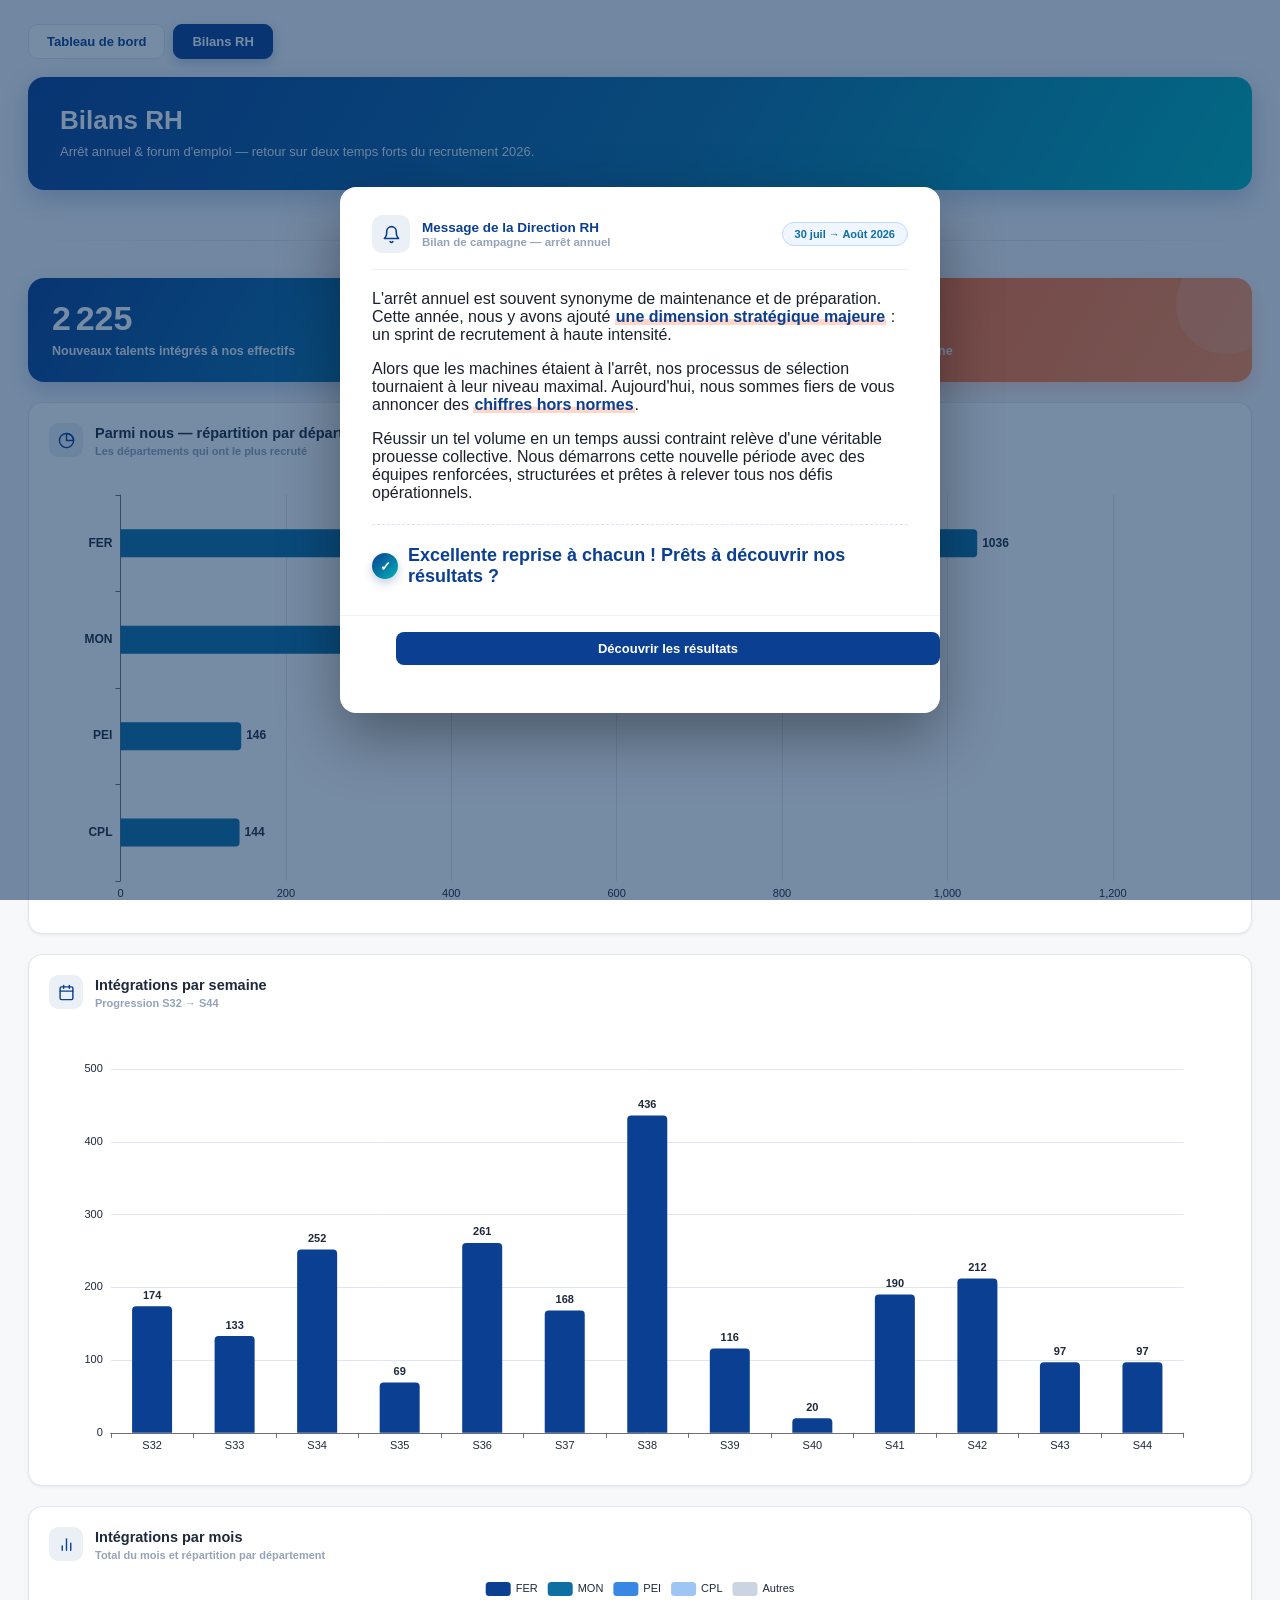
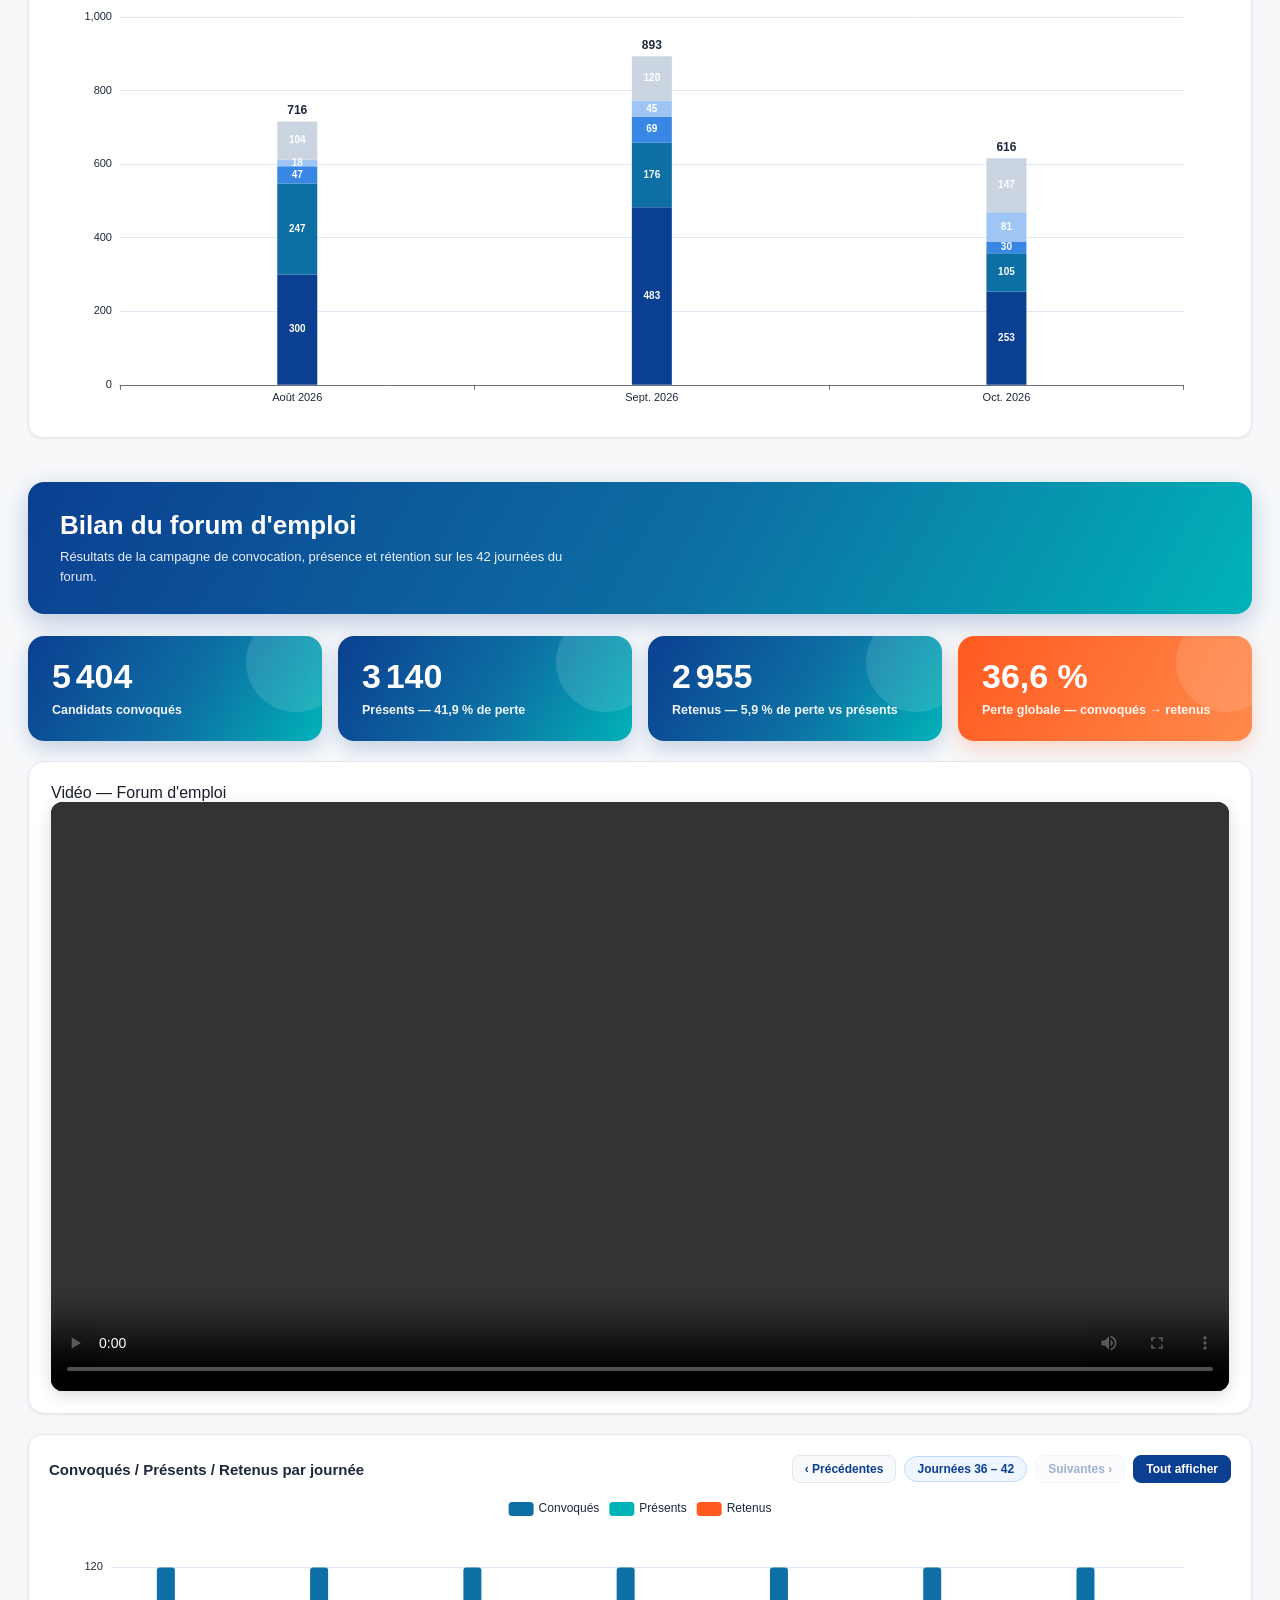
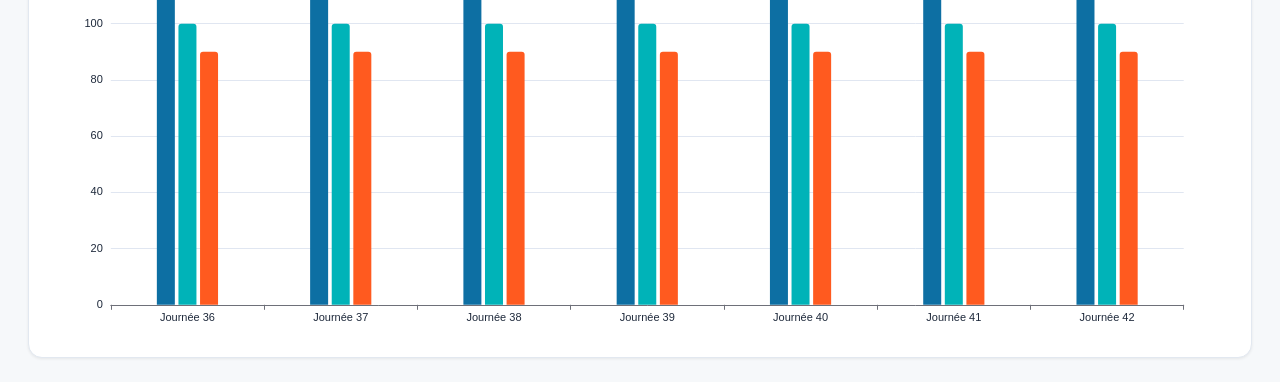
==== commit fbc667cf: "Add files via upload" ====
--- a/index.html
+++ b/index.html
@@ -4,7 +4,7 @@
 <meta charset="UTF-8">
 <meta name="viewport" content="width=device-width, initial-scale=1.0">
 <title>Bilans RH — Mois d'août &amp; forum d'emploi — Suivi Usine</title>
-<link rel="stylesheet" href="css/style.css">
+<link rel="stylesheet" href="css/style.css?v=20261027b">
 <script src="js/echarts.min.js"></script>
 <script src="js/xlsx.full.min.js"></script>
 <!-- Copie de suivi.xlsx intégrée à la page, écrite par mettre_a_jour.py (« Mettre a jour.bat ») à chaque import.
@@ -185,10 +185,10 @@
 
 </main>
 
-<script src="js/gate.js"></script>
-<script src="js/bilan-aout.js"></script>
-<script src="js/bilan-forum.js"></script>
-<script src="js/reveal.js"></script>
+<script src="js/gate.js?v=20261027b"></script>
+<script src="js/bilan-aout.js?v=20261027b"></script>
+<script src="js/bilan-forum.js?v=20261027b"></script>
+<script src="js/reveal.js?v=20261027b"></script>
 <script>
   // Opening-message overlay: shows as soon as the access gate unlocks,
   // so it's the first thing seen on this page — dismiss reveals the
--- a/css/style.css
+++ b/css/style.css
@@ -54,6 +54,8 @@
 
 .us-filter-bar{display:flex;flex-wrap:wrap;gap:12px;align-items:flex-end;background:#fff;border-radius:12px;padding:16px 20px;box-shadow:0 1px 3px rgba(0,0,0,.08);border:1px solid #e2e8f0;margin-bottom:20px;}
 .us-fg{display:flex;flex-direction:column;gap:4px;}
+.us-tf-range{display:flex;flex-wrap:wrap;gap:12px;margin-bottom:12px;}
+.us-tf-range .us-fg select{min-width:100px;}
 .us-fg label{font-size:11px;font-weight:700;color:#0B3F91;text-transform:uppercase;letter-spacing:.5px;}
 .us-fg select,.us-fg input{padding:8px 12px;border:1px solid #e2e8f0;border-radius:8px;font-size:13px;color:#1e293b;background:#fff;min-width:150px;}
 .us-btn{padding:9px 16px;border:none;border-radius:8px;font-size:13px;font-weight:700;cursor:pointer;background:#0B3F91;color:#fff;}
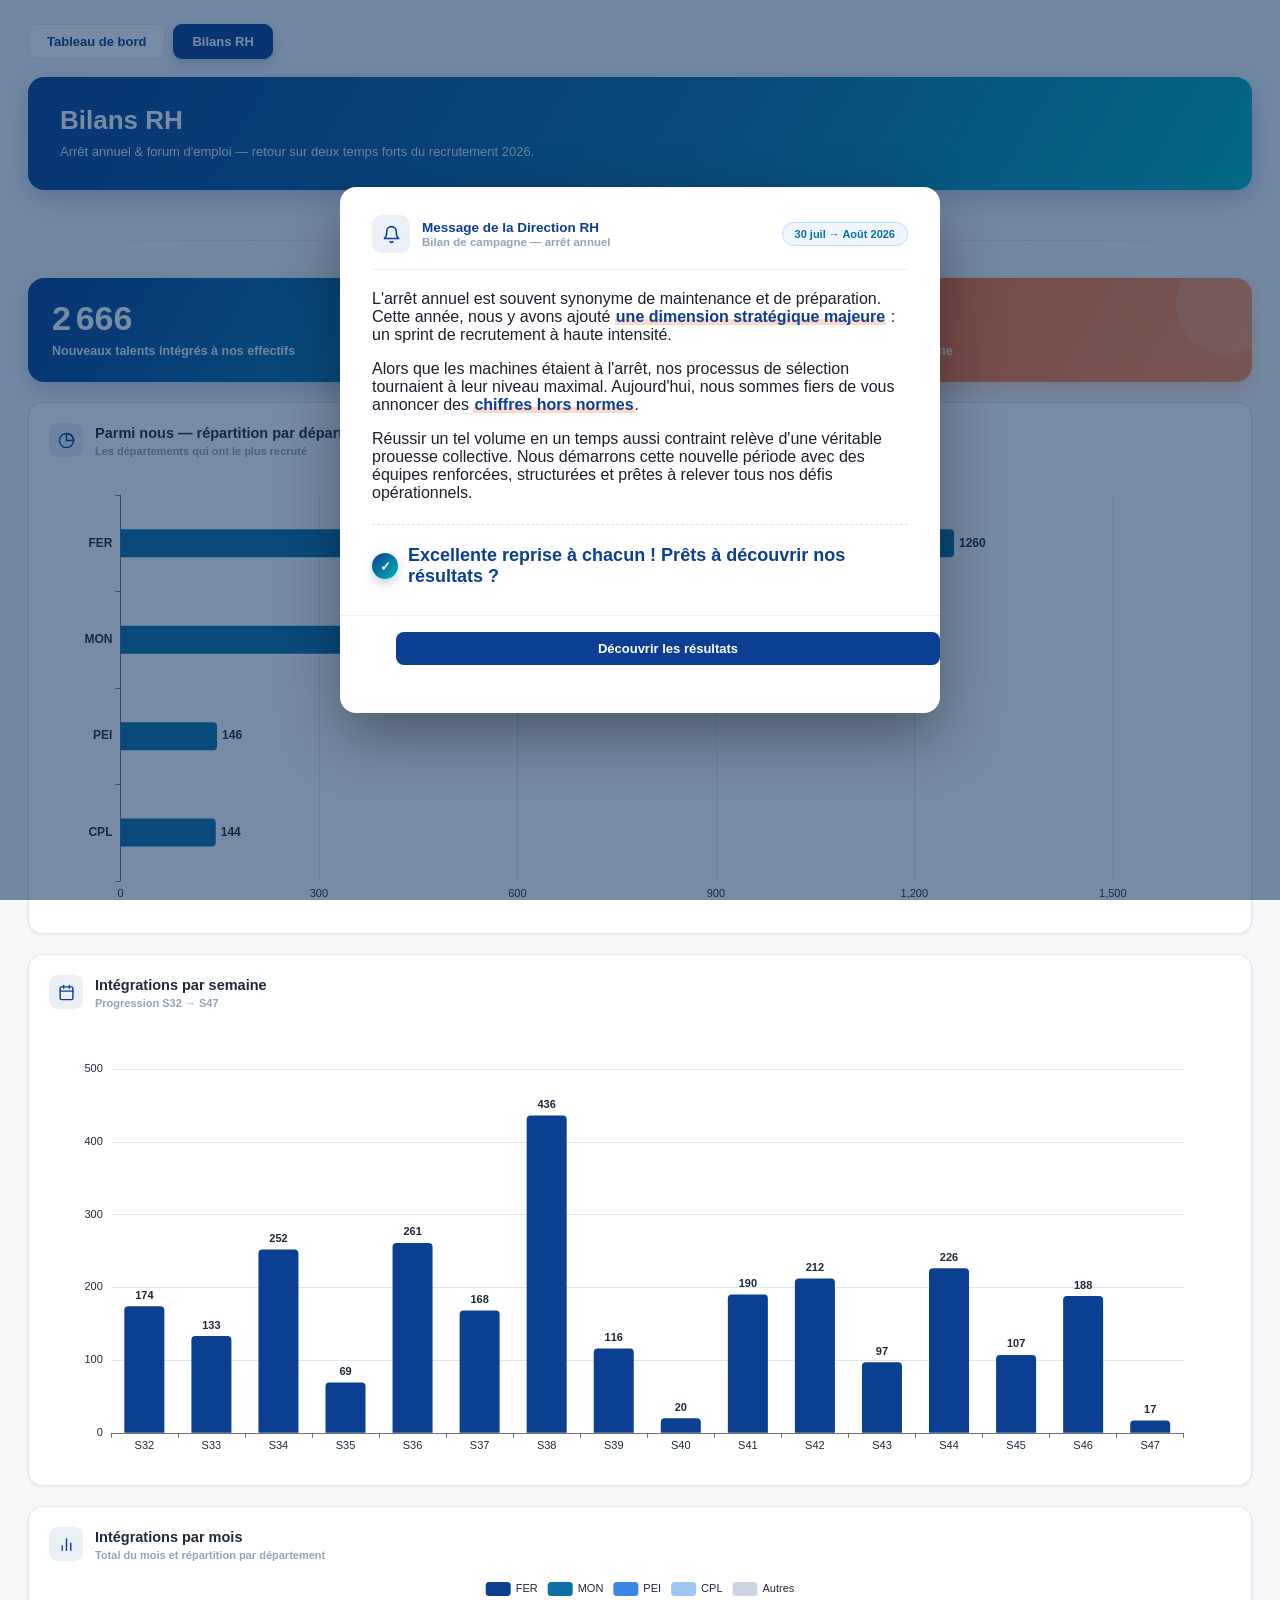
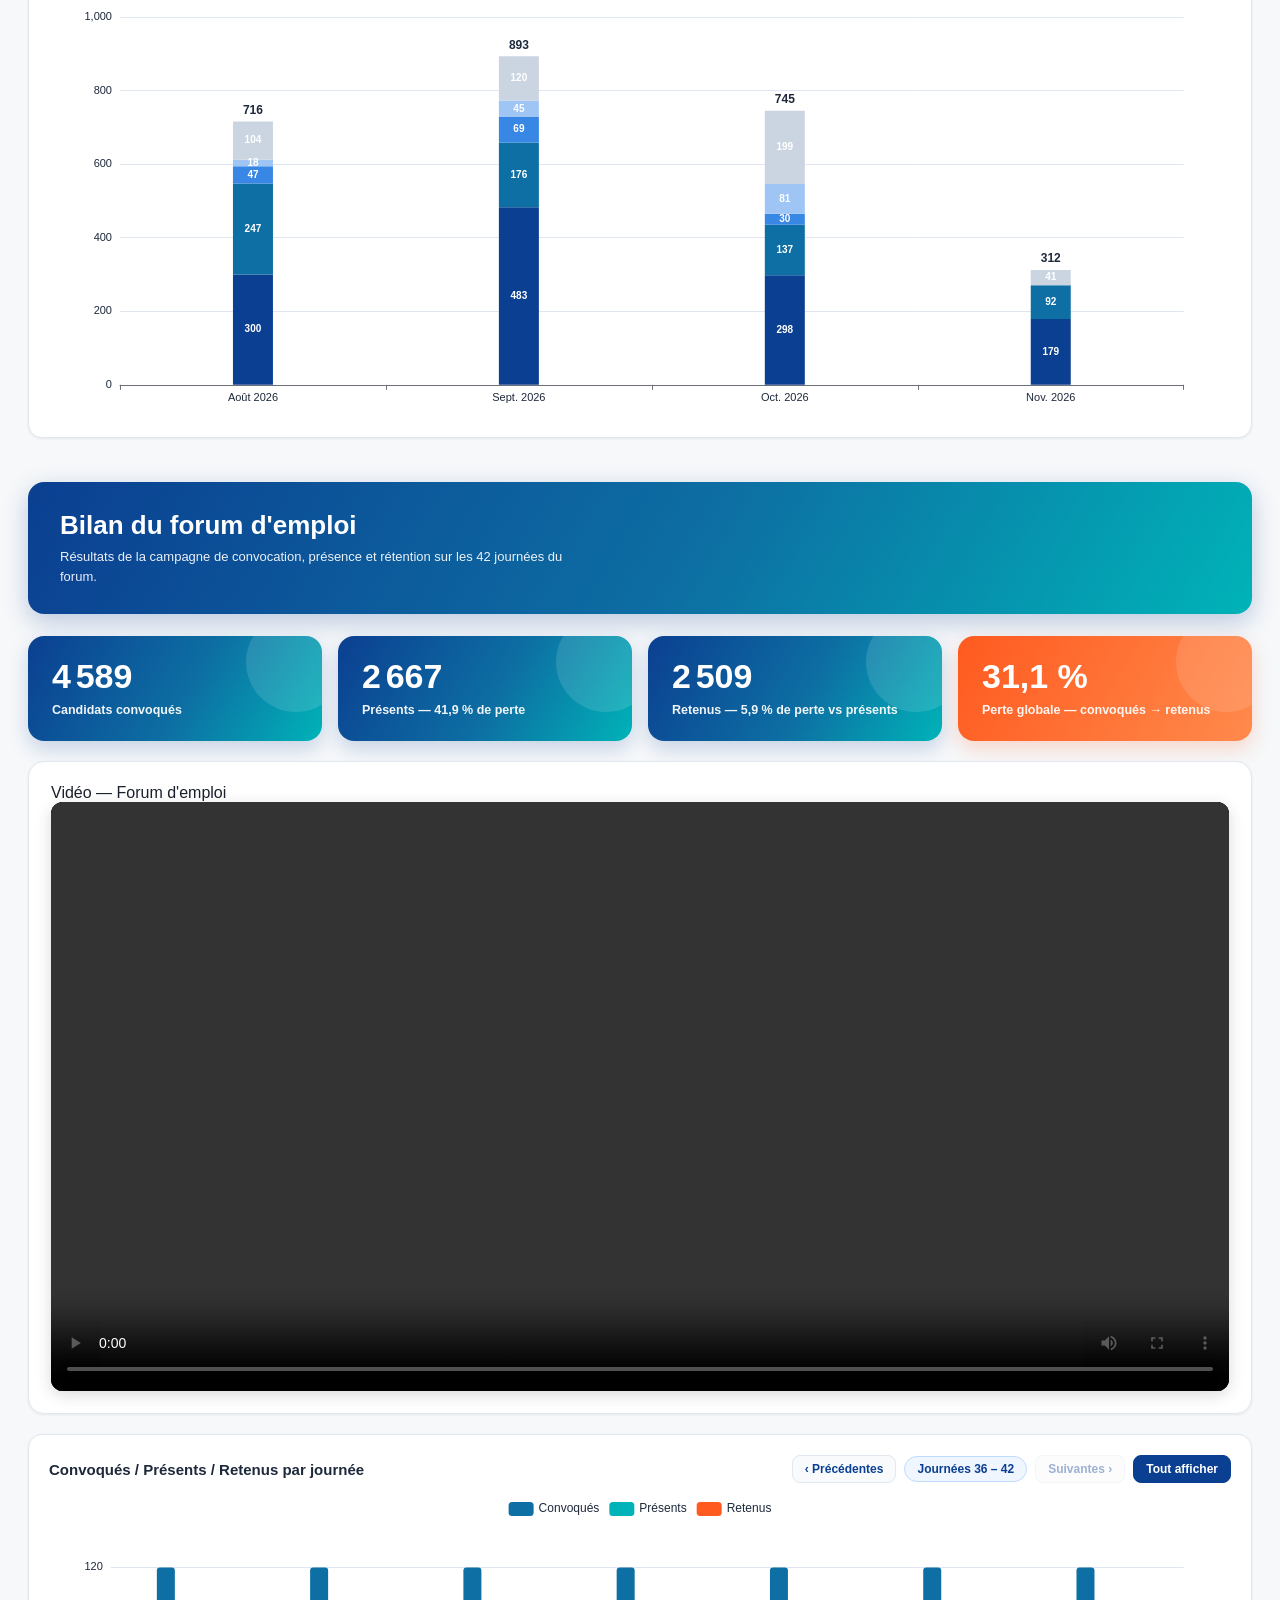
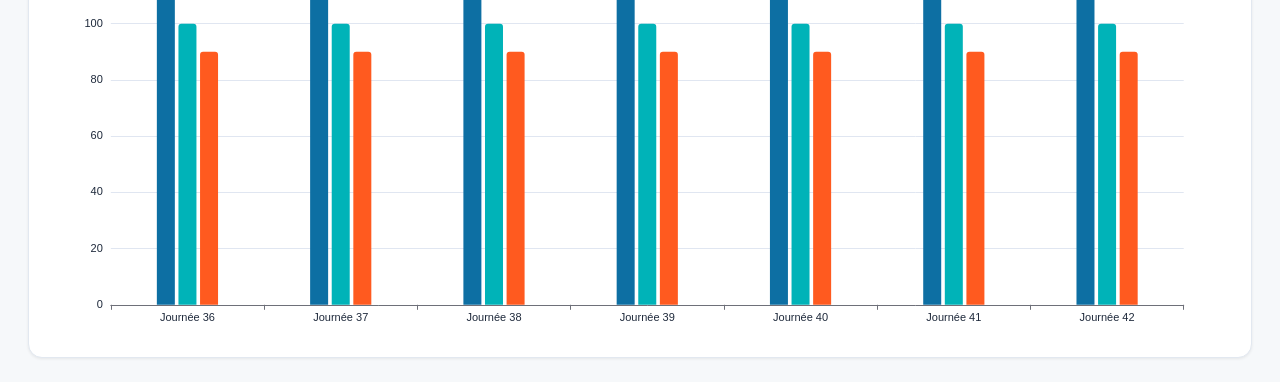
==== commit ad2d29e6: "Add files via upload" ====
--- a/index.html
+++ b/index.html
@@ -4,15 +4,15 @@
 <meta charset="UTF-8">
 <meta name="viewport" content="width=device-width, initial-scale=1.0">
 <title>Bilans RH — Mois d'août &amp; forum d'emploi — Suivi Usine</title>
-<link rel="stylesheet" href="css/style.css?v=20261027b">
+<link rel="stylesheet" href="css/style.css?v=20261117">
 <script src="js/echarts.min.js"></script>
 <script src="js/xlsx.full.min.js"></script>
 <!-- Copie de suivi.xlsx intégrée à la page, écrite par mettre_a_jour.py (« Mettre a jour.bat ») à chaque import.
      Utilisée quand la page est ouverte en double-clic (file://), où suivi.xlsx ne peut pas être lu. -->
 <script>
 // @@DATA-START
-// suivi.xlsx du 27/10/2026 09:56
-window.US_SUIVI_B64 = "UEsDBBQABgAIAAAAIQD6b/[base64]/j5p/yHy16lxYYwh1JQPe5GQ2IYE/IBrfGmsOrblO6D997uYgiZUChWVli+JEvuel7NyTyZny84Vd5jIBl+pg3KsCvR1MNbPK3Vz/[base64]/shxJGuwuITEv6ET73rp9H1Ii1kIi3I7yK6tyS0qO7D+UfcW/ryZdL4d7FlI7y8D76jjcCA6Pg9Ex9FAdHwZiI7jgej4+p90sMxk1Pn6/k82w7zygRKvHNK+x1QGfY25hYTmimXaz/cu4F/sbTokgn4hgwEGfQEzdOe+CW/oRkfrDCtrB0RW4ixniusxnkJl03AWxssUIkmuJty9748h1lePogBhYotvY5RQfvdBY5/6Bs0Gbp3/MqZ/AQAA//[base64]/IeS9O9tVRKTbvohQUBCpHzBNZrehSSYkUdu/N60WXahF0Mdk7tycuZPJbOOseKWYDPtWjqtaCvKKtfF9K58Xd6NrKVJGr9Gyp1ZuKcnZ9Pxs8kQWc2lKKxOSKC4+tXKVc7gBSGpFDlPFgXypdBwd5nKMPQRUa+wJmrq+gvjdQ04HnmKuWxnn+kKKxTaUl//iDY4yaswIiiONQixkMZsyi1hg7Cm3UrN6LNdpr6gKtYTjQM0PQM6oyIm7XCl2wF1n1G7Mpoa6GU4KymJKpgj2CVpckh2SPBxw73e1ue/4FNH49xF9YN2yenHk85EtfIIfFF/5bCy8cVwvmdenWC7/k4U2mbwmfXphGMKBCAa/cvoOAAD//wMAUEsDBBQABgAIAAAAIQDtIHIXuwMAAN0IAAAPAAAAeGwvd29ya2Jvb2sueG1spFbbjuI4EH1faf/BG7U0T+nEuULUMOKqQeoZobm+ILVMYjreTuyM7QCt0fz7lhOgA7z09iBw4pg6PlV1qpy79/uyQFsqFRN8YOFb10KUpyJj/HFgffs6t3sWUprwjBSC04H1TJX1fvj3X3c7IZ/[base64]/3LGd4kvNSwgRyPyo0lZxoOhFcg9QO1P9UVg32JBcgYvSZ/qyZpFA7ICFwB0aSJmStlkTnqJbFwEqTVa2oXH0dB2HgRauj8NVqdH+PKin+paleZUTla0FkZpt6WnWESa6r4H9Ik6QmMg5Eo2Xc3l9GBojL5Ci/pZYI7hfTe0jBF7KFhEDas0O9LiDi2H/gqUzww69e2OtHnu/bkRv17WAahXZvEmG7F/fGs/Fo4vlT9zc4I6MkFaTW+SHXBnpgBZDYq6WPZH9cwW5Ss+yFxi/38LHN9WI4rv02Dpuu9p3RnXpRhZmi/Q/GM7EbWDb2wKnn8+muWfzBMp2DrPpuAH9pn32g7DEHxjiMjR2o3zAbWGeMpi2jOXxsM5wxcjqUmv4J1Jor4o3mGUj0UTZNEH1TjFPo2abNNvG2kEzMdnKRYeNe13DGUduhoXOgxfzjYtSxhA53smxqpGv5CQymrCpESdWVpd+x9C/3XEoBLRVOBfazhsPkhWnYsQourRY8YymUYy0V+kDXmShJRkz1dACCDkB4CTCSkm0pkF2CPs83hj53cjS6tPtMKyI1MwcMOmBcxRikeAKIm5o5ZimjG0hHZloT5KwzO2TuYV/w8vZhzky7mRJN1kRB9gqRkuLLMYUgmpxlGTUHtDV8d5Xtd//cjG9wcjO7wbF353R2gYo9ZwCw6VIic2nE0ceu1zeM6V7fK91cofUwUOcUB33Xn41s358EdhDPY7s3d0PbD+JgEgbjGXZjU57m+E/2xS7dvq2pe4FzfJeYdM/hQ7WbxmjAk8NLClJUH5ZMOEyDAu7t2HhwQhv+BwAA//[base64]/QAFgwYBWzkcX+4fUdUTYoUuRvk5Yzl9z6NPW+3/+q76AMstkYLlsYJi0CXpmp1I9jb8fnunkXopK5kZzQINgKyfXF7s3uBTjq6hKodMCIVjYIp54ZHzrFU0EuMzQCaTmpje+motA0fZHmSDfAsSXJu/2qwYqYZHSrB7KEi/+M4kPP/2qau2xKeTPneg3ZXLLgjLiBBaRtwgk3lTzONCZTx6wyrJRk+jT2hAnAXjnML+XSy8sFsA8NsfTBZYJjMB5MGhvH+mTwwTO6bzCYwzMb7TJQxy600KmmhenWWEgsvKzVr+2jWgUez9sE8LDoZN3aU1ue0w6n+teezAC++AQAA//8DAFBLAwQUAAYACAAAACEAD/U9z0sbAADutgAAGAAAAHhsL3dvcmtzaGVldHMvc2hlZXQxLnhtbKST247TMBCG75F4h8j3TeK0SQ9quoKtKlbiArEcrl1n0liN42C7JxDvztjpYUURKqVKPc7B3/zj+T192Ms62II2QjU5oWFMAmi4KkSzysnnT4veiATGsqZgtWogJwcw5GH2+tV0p/TaVAA2QEJjclJZ206iyPAKJDOhaqHBN6XSklm81avItBpY4RfJOkriOIskEw3pCBN9C0OVpeAwV3wjobEdREPNLOo3lWjNiSb5LTjJ9HrT9riSLSKWohb24KEkkHzytGqUZssa697TAePBXuOV4L9/SuOfX2WSgmtlVGlDJEed5uvyx9E4YvxMuq7/JgwdRBq2wjXwgkruk0TTMyu5wPp3wrIzzG2XnmxEkZMf8fHXw0jdEF+G07ufZDYtBHbYVRVoKHPylk4WSTwk0WzqHfRFwM68mAeWLZ+hBm4Bs1ASWNW+h9I+Ql3n5A0dYUHflZLPnLl+0iwlgfPwUqm1Yz3hqhjTGs9waRm3Ygvd+jkdZ3gQvnkp/gZ1RGchL+cnUQvv/A86WDIDj6r+KgpbYWI8YQWUbFPbj2r3DsSqsvgU1XgrTYrDHAxHb6OcMEldvVzVCMUxkMIdUvQm2/u4OzJpOEjS4Yji93haD75AnPKNsUqeEh9RHQR3w0MwniDDMBmlNM1+gyzB2IVwGv8KxBZ7IMb7VQ2OEIxHSDK4VuUE3qgKv/SqXLO7vUqycEjjcX942ap/4KEJPG/8P1U6C3QdzPqjS6n0z110RvMO+AUAAP//AAAA//+sXduSHLtx/BXGfoA46LkrSD54Zyb8Gwya4eMHSw6RluS/N7pQuGUW0F2KfV3kopGNSyUK6Jwvv/74+fP34/vv79++/O2v//j0t69v4e3Tr//5/pdfX9+WP1/ePv3xO/7p9qfr+e3Tj//99fuv//3vP//rP+WPb5/+GU7ff/z5P/7v8fPXj59/icDDn5bz27cvP9Z6/m2tSKqLBb/iX//+LZy/fP77ty+ffyjkPUGWt08VcukhD4XEllTMtcc89UnXFnMrmM+RWGEXn0Xszv8Ku7Wir2/H9pF3YJcgJ6F+WoBXKlyuqfQSjicglQDhlgEnqP6lgMvb5/hKW46xUR/Dca0IOB6BY4IkjmfkmAobjtD/zwSYcFQAczx9FMe1op7jcgCOCaL9iOMzFU44JsCEowKYY5xyH9OPa0XAMQDHBEkc69SRifxIZQ1FnH8JUCmeYSy/FMAU47T+GIprRRtDNUESxSNQeKTCyvEEL+iZAA1HGAgvBTDHuCx9DMe1oo2hmiCJ4wJz9ZEKJxwTYMJRAczx9lEc14qAI6wq7wmiHLEfU+GEYwJMOCqAOd4/iuNa0UboSJDEMcB69EiFE44JMOGoAOYYDh9FUmra6EnFaFdS5F/bElVICZEnWJie+v+V6AWG/CsjDKaWzvmXlEBI8qOVAgsur4pRpihxVONUojDkn/rvlegC4/6VEQbRD5M8wdA8qAcUo0ThNTy0tOlSEDVPRcy6dKh7wocJH6kJBi8xbaXPAhHvoTXMmKL44cE7VD/[base64]/7+Su9Un9GkbCO0bTU+Bs206rTBLF76p6Zq6mDQdEcOmQ6zeaHqKhF3T6a23CQl+65qRmDQdEcOmQ/[base64]/pOS2f0VGpM6CXELnouOXJMUqObehQVMkbGJpQ+tIaGHkzdZ0ZM6KUn7KLnkizHLEcm+/+Ckd7DsZkqmLFTxIRdQuxi51Isx6xGJju+grEXFtUjdWGhsKCITG854FmhPmEPvZNLsQj661s39eioN505qGLB5I3W0PQe0suIMT1F7KLnUiynpFimU69g1t5DxaKFM3Z6UDFhlxC72LkUyymrkUnSsGBWdkc8NdPSSg8FyTMjKj0841XELnouyXJiyYIL/3vByMJC9FCyMD1FTOglxC56LslyMiQLqumCEXp4rqulpfdo3XhmRKEX8MKMInbRc0mWkyFZiF7GCD3M8mkNDT08GMuIQm+hwblfs5xcmkXQsHDCw98LRuICRD0tnLEDybIwu/2S5eSSLIIGdjD63gvGZJfURrOwYBZC/71sFhbMfL0UsWtouhTLiRVLwL1QwdhDEyXLHTey+v8NPRj8L0V09AZJ6pNLsgi67zym1yZZAi0sKFnuNPNQsuATXtqKPb13dkkWQW/QKxgZmyhZtLSZeriTzYi6buLdAkXsoueSLGdDsuDgLBhr6mnhJCpkxDgqKGIXO5dkObNkobFZMGbQ09KGHq4sGTGhZ2RZBlPv7JIsgt4am22WhU6gtYaGHq4sGVGDHqZvFbFnZTm7JIugt+hlWWP3nuZQ8mZoOeDKos+oCydeI3kpYtfgdEmWcxILcWmraW/cDClGN0O4cGppE/aIHqRZFlo4tY5d9FyS5ZzUwpxeTsWYaRatYbZwombB2PLSOnbRc2mWc5IcHT1UZIpJvYd6UwtnC6eqmsnKsj/LcnZpFkF/fevYUVjIumbtPMwhaQUzdipqJuwSYlffuSTLOcmJObuMMdlRCoUmHiJ4XTEaMTj1urgUi6Ch7zC/WTDmRlZLm8w60kMErytWK0b0XIrlkhRL23m4zXwvGEuxaGHDDmMeIpaAatpoxOjI8uJSLILuO4/ZJT2RrvjQCb7WUCMaxTxC0Ng0WjGk51Isl6RGupmH2/SCMUO6ljb08KsdQlAWwmrFaGy6FMsl6Y3pwlIwMjbxRFZLZ/[base64]/vRmZmHq3GjHqO5dkuRqSBbfpBbOyu+AlMi0dJ2efhKDcu9WKET2XZLkaYgGjQsHI0MStnpY29PC6ACHo2ymrFSN6LsmyfjQfL2dOo0LBSO/hPl1LZ/QwycL0DMkyoueSLFdOspAiKxgz6GnpjB5JFsxOG61YBgnOq0uyCHqr91rJgiHxoTU09HArS4gjjICX0YqRIru6JIugt4JeJ1loadlKojz1GfUFML39kuXqkiyC3uq9VrLQRSutYSxInoQ44pGz0YpR791ckkXQG/QKRlZOXFq0dEKPEETPaMUoqt9cmkXQMDjxULZgzDSSls7ooWhhevtFy80lWgQN9DCsF8xKD91BHlo6o4e6hukZ0mkQGG4u1SLojaWlYIQeXBjQwhk7vMzC7AzpNGLnEi23JFrWL5XHX0ZlULq7H/AGrhYv2VRkwaj9zIij3tFd8KO2l9WO4exz6ZaboRjIhSFh4nfnsrpgrkWrmBFU4TIhqI9oX/[base64]/[base64]/xJ8O2Y0gsgXoZQ4Jy4PxFi8HSIoHBwqaAE39pPNiiZn7QMkRBimggxaDoyOwG9YTf85rL1apv6IL2eKpWXYa62Wsls1BKEaVpNGQYVcVJtDPC3aKr6aPddeMr5HrI96+qOb8ROLRbz/[base64]/IDtE0hyAW9nZqnNEvt4KJ0EM9Xx1JraQ/[base64]/kVH/cOPnqB8L4RUOqcxxTtI4pS8waGSw9KaH4LFdv7rnLE6TSQpNSJVo8pYlCyKDpEULilOvoTEN9YPCOc7OgZAniQUvHW2h/lauor8Lg6VFC4qvr4KnyYx5R1Kw3h06U79nLt65BTBOVkEHTo4TEYddBU7Mwc8Gntr1DmnTUxTQRYtB0HIeF+EG2a3IaQogPU6TSMjnPPDvpxAuydzFyIgQ3Ca8M6QXCSPCJ9a+jO/M15GapZX3QySAU5/GXVSjbQ3KPIFdKIShknw7yGQYH9ert6uZFqKLsRSh7ApfZiV+8PPODmkWIeFptGQohseHd353q2tu/[base64]/[base64]/Rnt5uy5Cn76qP2gBvBP2KkqBPsTHbDc94ouAxeHoyO2Lw6xi3VmaHF9vuqg8594bsOzzjiZkdg6dH6/jciYMaA/fjllI7FSX9SSfQWt6stjxuMftj8PTc9fHZFAd1CO54YnLpvUGZR1zZiHjSnQRhmlZThpkd8f7dP2zVKrijyRdIK8qmSedX1JvZtLi8CYOmRwqJS7CDpiE/rnQ7RK2HR8EzOxPPehMTOwZNjxLy+RcHtQ7uepODZ0WtvYmv4ZFrqZMTq3gyxOBpSKHhr+36jIyDegj3QYUW24qSUUv3Q7JXcc3C0Tk7Qe50T9Zqy3h2rqLDMWxV5rSnIvzDwmo5HG/1yHaKgme2NZ7xRL1k8PSkdsQm2MHTOOSiHwsJ6j2sPPnXn7O/8YwnpnYMnp5TLjEddvC0Trl43BaUjFv8aC9kp+MZTxJDPG49YsjndhzUrbi7jGesQypT0rjl35vPnsczniSGmKdHDImTsaM/res+kMuIIqGgbHGr5c16y+sQiSHm6RFDPgfkoObDGyK+otK4pYUouxzXDqWUCUHuaL9gNqb5ldT+Z9zFWHh/h6oPcUeUD/Qqyg4s2e+48sSPvwNBDJ6GHhrz9F35UUPiDRVfUabsy77HM5qgh454qe8VzKaMNp/[base64]/KGQqgoWYPoMDD7LM94QvLI4unJDIlx8f5Rqz7HG6mEipLupJiS/ZRnPEkKUUyx2jLuT99nYGp43A9bmp0VNehPEjoUO7P3cnuroFZLZ9TiVOzoLkPq3JhGQa00KGRk/+TcW0fMNTxDhdSTdv1bfIXMwpfXUQ/kfnKRYKsoe9+YnZTLoKOfMQwV0tAoKopp+HSK+hRv0ejOsNDd5BGyY3LpDfqBlQbS0CjVMg3fEZX6EW/RKAphsASgyAgkn7M1cjc1SrVMw3e9Rp2Jexp0ebGizD1dtjeunUF3biuk6YyiK5jFGosdE9wK3cyiu0uD7u5xTJFGoKumFdLQGN+l8XkZB7UR7sMKrVMVtXbGne5eZLviSW9USKVRq6Xe8HkWB7Uc3qJR4rM5prJvcWVBQaNCGhalVmbhy3aos/AWi3IwI51BWib7E0/WqQppaJRqmYYvhKuF8BaNkmhYaVzo1CMbERcagXujRPmGRqmWafg+ULJMfm9oChYqSsYU5RLRbphSEc9cRdwPNTSKMmAavhiudsC9oGIa3UUV+g2ZgKbCxwN9il0hDY1xDBeP3/3r7S7f4FBRa2/wPRQtb7aeFDYqpKExjuHisuugYe3fKdNXrXsHNChRwL1RIA2NcQwXs10HDWt/zjT6WyS4ucwGv3WGU/q5QhoW4xgulrsOFlYMZxZdDMe8zyOgz+9x4TFVwnxDYxzDfU6+wfTQpRjee/[base64]/lvKW+kh22Ka7TpM+M6vVoddHnS+jbW6hHbt6yNlbllFFNjy4w4Wz1nsWWLz2E2weW7k/LO8t/iFxT5b4/8t/adGX979fV11wEWnydsgmPL2piW3lnG9S0ree0yzvr6oGWuLe0ipq9f3+LHGc07S3Gqf2cl65xxz/y/7TjLfzNym4tYqe5eVRMc31m7eczvjEJUbBmHrb4+eGeusLVUs9TmnbXRJLesBKbmndHf4jgbRqLF52+a4NibKUD0vUmBJL4zDi75b2ZvulK8ixiYxpY161n+W7SMa+ZmOUlu3hn9Lb6zYbxYfB6iCY7jLK3j/TujDVt8Z7yJ6+tL4+zzrz9+/vz9+P77+7f/BwAA//8AAAD//0SO0QqCUAyGX2XsvtQiRPF4ERR00ZVPcMKph8wd5qQoeve0lHbxb98G//7MDspH1yoJCFUG91F6iOINwkPSwZUGX+Fcq7Enk4R/WW5vDPLM25rOVmrX9dBSpQbDdYwgrm6WWdl/tzuEC6vybaGGbEky0RahYh7z/GD2LUgHD956ksI9yWCCwOKoU6uOO4OeRcU6Hf+lU2w5ldEUKrizXPuGSPMPAAAA//8DAFBLAwQUAAYACAAAACEAiIM9gDEEAAA7DQAAGAAAAHhsL3dvcmtzaGVldHMvc2hlZXQyLnhtbJyT246bMBCG7yv1HSzfJwYS9oBCVtVGUVfdi6rHa2OGYMXG1DY5tNp37xhyknITrQUeY/D3/2MPs6edVmQD1knT5DQeR5RAI0wpm1VOf/5Yjh4ocZ43JVemgZzuwdGn+ccPs62xa1cDeIKExuW09r7NGHOiBs3d2LTQ4JvKWM09PtoVc60FXvaLtGJJFN0xzWVDB0Jmb2GYqpICFkZ0Gho/QCwo7tG/q2XrjjQtbsFpbtddOxJGt4gopJJ+30Mp0SJ7WTXG8kJh3rt4ygXZWbwSvCdHmX7+SklLYY0zlR8jmQ2er9N/ZI+MixPpOv+bMPGUWdjIcIBnVPI+S3F6YiVn2OSdsLsTLGyXzTpZ5vRfdGgjjHHoolEUh+6ivdH5rJR4wiErYqHK6adp9hpHlM1nfQH9krB1F2PiTfsKlX8GpXK6iCn5a4z+Lng4vHiCBkLBFsasw8oXNBKhhgMFIpQO4Rg2MKz+gjrE/ellwxg12Un0cnw0sOyL/KslBXfwbNRvWfoaZRFTQsU75b+Z7WeQq9rjbIqbEaopK/cLcALLGM2MkzToCKMQij3REv9HtK35ro/bgZlE42mS3j/E+D0pwPmlDExKROe80UflA2ugTA8UjGdKeh9NboCw3tF/AAAA//8AAAD//5SWW26DMBBFt4K8gIIx5FEBUol5BTaBKFJ/klSBpu3ua4Nj8Iylit8zlyE+9phEw0ffj7wd2yS6376de0wC4gyf7XWICX2lPnF+aNB2r++/vB+6/jrGxHvxQ5JEnQy/yXRM2JE4ojII/EhYELmPJHI7lUl1xlXkhAhHJEMkR6RApESkQuSMSI1IsyauMKP1hECPXD0jTvc1jLdLfrtfWiGC/qOtkF3EgwERSoz2u032ZVq8zVvZp0C+JeKbkZMlwswIt0TALmcqIlzokxCaXXJLl50ZKSxd9maktEQOZqSyRI5m5GyJUM/M1LYM8NvYMotgY2/3m/[base64]/mn8QcAAP//AAAA//9EjVEKwjAQRK+y7AGsYkWQNCD+6iGiTpJi2i2bFa+vFap/8x4zjBugCSeUUukmz9E63rB3P0uK2PGxPZxbbrxr/nXvppBwCZr6sVJB/EzXqz2T9ikv2WT62h3TVcxkWCgj3KEzbZmiiC0wn7xEHzUD5t8AAAD//wMAUEsDBBQABgAIAAAAIQD8qJ3b1QIAANoGAAAYAAAAeGwvd29ya3NoZWV0cy9zaGVldDMueG1snJNLT8MwDMfvSHyHKPc1bRljq9YhBEKAOCDE45yl7hotj5JkLyG+O27Hukm7TFRt49rNz3byz/h6rRVZgvPSmpwmUUwJGGELaWY5fX+77w0p8YGbgitrIKcb8PR6cn42Xlk39xVAIEgwPqdVCHXGmBcVaO4jW4PBSGmd5gE/3Yz52gEv2klasTSOB0xzaeiWkLlTGLYspYA7KxYaTNhCHCgesH5fydrvaFqcgtPczRd1T1hdI2IqlQybFkqJFtnjzFjHpwr7Xid9Lsja4Z3ic7FL0/qPMmkpnPW2DBGS2bbm4/ZHbMS46EjH/Z+ESfrMwVI2G7hHpf8rKbnsWOkedvFP2KCDNcvlsoUscvod/109HJPmFfdi1EJr7WI/dDIuJO5w0xVxUOb0pp89DymbjFv9fEhY+QObNHKcWjtvAo+YJkaCBwWiEQbhOCzhFpTK6VN6hZL+aqGNjUjWMQ/tHf++lfCLI1Pu4daqT1mECs8KHpUCSr5QYe8cRUk/HqSXXejVrh5AzqqAE9DbyiUrNnfgBeoX64zwZzb5BQAA//8AAAD//5SSTQ6CMBCFr0J6AKFYfjSliYqo6CWa2sQVGkpQb+8IhnaauGDRBfO9vKHvlZub1l0pOyl4e38GbUEYCcxDNqYgdE1jErwok2p9fZfaKN10BYkWcUIEV1/xBtQwMvDdi4iHveChggNek2E6yxDUkyGdDIdlW5fFmO1ctsSsdBnDbO+yBLPKZSlmB5dlmB1dlmN2ctkKsxrd3aY5XP6MoJfMBUEbDeohm9UDqG0PfqDZ0Df7syiftQjUdpHfTj4u8oKqxjGNvHDr35za/x0TCO0z/wAAAP//AAAA//+yKUhMT/VNLErPzCtWyElNK7FVMtAzN1VSKMpMz4BzSvILbJUMlRSS8ktK8nPBzIzUxJTUIpBqoOK0/PwSGEffzka/PL8ouzgjNbXEDgAAAP//AwBQSwMEFAAGAAgAAAAhAGhptdefAgAAwQYAABgAAAB4bC93b3Jrc2hlZXRzL3NoZWV0NC54bWyckktvgzAMx++T9h2i3EuAPrai0mpbVa23adrjnAZTopIEJelL0777DF1ppV6qRhDAdn628X802amSbMA6aXRKoyCkBLQwmdTLlH5+zDqPlDjPdcZLoyGle3B0Mr6/G22NXbkCwBMkaJfSwvsqYcyJAhR3galAoyc3VnGPn3bJXGWBZ80hVbI4DAdMcanpgZDYaxgmz6WAqRFrBdofIBZK7rF+V8jKHWlKXINT3K7WVUcYVSFiIUvp9w2UEiWS+VIbyxcl9r2LelyQncUrxrt7TNPYLzIpKaxxJvcBktmh5sv2h2zIuGhJl/1fhYl6zMJG1gM8oeLbSor6LSs+wbo3wgYtrP5dNlnLLKU/4f/q4DOqt7AT9urtbP3S8SiTOOG6K2IhT+lTlDw/UDYeNfr5krB1Z++kluPCmFXtmGOasA5lF7GzRo5vliy4gxdTfsvMF6h7lH0GOV+X/mQcBlEvHMT91vVutq8gl4XHA2htRp9k+yk4gVrEnAEGs/EfAAAA//8AAAD//5TT7QrCIBQG4FsRLyD3obOGExq7ETGhXyvm2OruO43YSTHIf+r7woNyVP7q3DyY2Wg13VYydbSkxN/N6GHVVpQ8Sm5se3kOzls3zh0tDpWgWtl39wxlOPKwXzSvFVu0YvYT9kHI95ABtGsg/K9BGTURaUHYpLU6R4MyajLSgvCY1niOBmXUTpH2HYoirYkcDcq7JspIC8IqrTU5GpRRi6ek2Ybn161kjgNldHDgtlHt5ebU8esx/AEvAAAA//8AAAD//7IpSExP9U0sSs/MK1bISU0rsVUy0DM3VVIoykzPgHNK8gtslQyVFJLyS0ryc8HMjNTElNQikGqg4rT8/BIYR9/ORr88vyi7OCM1tcQOAAAA//8DAFBLAwQUAAYACAAAACEAx0soXKwDAAAfDAAAGAAAAHhsL3dvcmtzaGVldHMvc2hlZXQ1LnhtbJyTTY/bIBCG75X6HxD3GNvJuhsrzqraVdSNeqhW/ThjPI5RwLiA86Gq/72D0ziRcokW2QwezDMz8LJ4OmhFdmCdNG1BkyimBFphKtluCvrj+2rySInzvK24Mi0U9AiOPi0/fljsjd26BsATJLSuoI33Xc6YEw1o7iLTQYsztbGae/y0G+Y6C7waFmnF0jjOmOaypSdCbu9hmLqWAl6M6DW0/gSxoLjH/F0jO3emaXEPTnO77buJMLpDRCmV9McBSokW+eumNZaXCus+JDMuyMHik+I7PYcZ/DeRtBTWOFP7CMnslPNt+XM2Z1yMpNv678IkM2ZhJ8MBXlDp+1JKHkZWeoFN3wnLRljYLpv3siron/h/m6BNQhdP4mnortpfulxUEk84VEUs1AX9nORfHylbLgb9/JSwd1djEuRYGrMNE68YJkaCAwUiCINwNDt4BqUKus5Q0b8H5jrL158Ck43Q6/E5wGrQ8DdLSu7g2ahfsvINXha8KxXUvFf+4pxHySzO0odx6s3sv4DcNB4XoHfQS14dX8AJFDAmGuHPmIIwCuNhT7QMNxEFyA+D3Z/CpfGILsH5lQxESkTvvNHnlIZiBtQ/AAAA//8AAAD//5SVXW7CMBCEr4JygCZ2fkEhUoPzn0tEaaQ+0YpEtL19DUbYu6wf/AbfTKRhluzm6+eybGLapiK/fP3sLkePebv1ezqv8tOBcW/3y6JpPnz8iWWdl/N29II3HntFPt/M79It0Sq/[base64]/R8AAP//AAAA//+yKUhMT/VNLErPzCtWyElNK7FVMtAzN1VSKMpMz4BzSvILbJUMlRSS8ktK8nPBzIzUxJTUIpBqoOK0/PwSGEffzka/PL8ouzgjNbXEDgAAAP//AwBQSwMEFAAGAAgAAAAhAGBROVDEAgAARQYAABgAAAB4bC93b3Jrc2hlZXRzL3NoZWV0Ni54bWyck01vozAQhu8r9T9YvgcDJdkGhVSrVlF7q6ru7tmYIVjxB7JNk2i1/71j0iSVcolqgQ0z9jMzzMvifqcVeQfnpTUVzZKUEjDCNtKsK/[base64]/qvwmQFc/AuYwPPqPx7KWXTEys/w26/CZudYPFzuXKQTUX/pZ9jgmsWp3SSTuP0Zfyny0UjscOxKuKgreivrHwoKFsuRv38kbD1X55JlGNt7SY6njFMGreyi72rUY4vjtTcw4NVf2UTOtQ9yr6Blg8qnI3zJCvSWT49uV7t9gnkugt4AK1j68tm/wheoBYxZoKbMaywCnPDmWgZfyrUEt+N6/YYLiny6c+7LMJr8GElI5MSMfhg9TGpsYQR9gEAAP//AAAA//+UktEKwiAUhl9l+ACZ7sxqOCHbi4gJXa2YY9Xbd9xiphS0O/X/DnznR+kvzg2tGYyS/fVe9A1hpPA303k81SUpHgyMrc/P1nnruqEh2w2viJI2sEeE8cnjfVRVJemoJLXvUCehSMPTZwiwhBQtFhW+RiXADeGHyQUEh1wHgei6y3T4NMaAfTfBIv4vJcCJSba7RiCa7DOTcjIRcSapBNaIBDgRybbWCPyuBGaRODOL0PhlXgAAAP//AAAA//+yKUhMT/VNLErPzCtWyElNK7FVMtAzN1VSKMpMz4BzSvILbJUMlRSS8ktK8nPBzIzUxJTUIpBqoOK0/PwSGEffzka/PL8ouzgjNbXEDgAAAP//[base64]/x2U2cv/GkpbDGmcYnSGanmG/Tn7M542Ig3eZ/FyabMAs7GS7wgso/FlI2HVj5BTb+IGw2wMJx2WIr65L+Td/bCMcsdOkonYXuqv2jy0Ut8YZDVsRCU9IvWfH8SNlyEfXzS8LeXdkkyLEyZhMW3tBNigQHCkQQBuE47OAFlCrpc5ahpP9EaLARyQbmtX3mr6KEv1lScQcvRv2WtW+xVrBUamj4VvnL5DzJJuksnw5L383+K8h163EDzka5FPXxFZxA/WKcCf6MIQij0B/2RMtQiKg/fojj/t3dQzJ9SMdZYFfg/EoGJCVi67zR55hiNpH1HwAA//8AAAD//5TT4Q6CIBAH8FdxPEAoIFpDtpwvwoitT9bEWb19JzYohlt8U+6//fDuFPZqzDyoWUkx3R7F1KEKFfauRgtPJ4KKZ8WUPl1eg7HajHOHygOpkRR6zZ4hDEcW3hdZHwVepMD6U+y/i7z0RQyQ10D4X4Ow1yoaaWS7BE87NMeBsHd4FTnUOWzHYTkOhL1DYoc5h6Q/p85hIOwZGjPrLBcZTn+mw3MYCIeuhXu7Rem5Y3aa1uQwEA5MvATNNpx009ocBsKBYdEOtEkGh5/pDQAA//8AAAD//7IpSExP9U0sSs/MK1bISU0rsVUy0DM3VVIoykzPgHNK8gtslQyVFJLyS0ryc8HMjNTElNQikGqg4rT8/BIYR9/ORr88vyi7OCM1tcQOAAAA//8DAFBLAwQUAAYACAAAACEAxeD0ZMQHAAASIgAAEwAAAHhsL3RoZW1lL3RoZW1lMS54bWzsWs2PG7cVvxfo/0DMXdbM6HthOdCnN/bueuGVXeRISZSGXs5wQFK7KxQBCueUS4AASdFLgd5aIAgaoAEa9NJD/xQDNtr0j+gjZ6QZrqjY6w80LXb3MkP93uNv3nt87w05dz+6ihm6IEJSnnS94I7vIZLM+Jwmy673ZDKutD0kFU7mmPGEdL01kd5H9375i7v4QEUkJgjkE3mAu16kVHpQrcoZDGN5h6ckgd8WXMRYwa1YVucCX4LemFVD329WY0wTDyU4BrWT6B9/AmWPFgs6I969jfYRgykSJfXAjIkzrZvkIiXs/DzQCLmWAybQBWZdDyaa88sJuVIeYlgq+KHr+ebPq967W8UHuRBTe2RLcmPzl8vlAvPz0MwpltPtpP4obNeDrX4DYGoXN2rr/60+A8CzGTxpxqWsM2g0/XaYY0ug7NKhu9MKaja+pL+2wznoNPth3dJvQJn++u4zjjujYcPCG1CGb+zge37Y79QsvAFl+OYOvj7qtcKRhTegiNHkfBfdbLXbzRy9hSw4O3TCO82m3xrm8AIF0bCNLj3FgidqX6zF+BkXYwBoIMOKJkitU7LAMwjjXqq4REMqU4bXHkpxwiUM+2EQQOjV/XD7byyODwguSWtewETuDGk+SM4ETVXXewBavRLk5Q8/vHj+/Yvnf33x2Wcvnv8ZHdFlpDJVltwhTpZluR//+OW/f/8b9K+//OHHr75242UZ/+rbz1/97e8/pR6WWmGKl7/97tX337383Rf//OYrh/aewNMyfEJjItEJuUSPeQwPaExh8ydTcTOJSYSpJYEj0O1QPVKRBTxZY+bC9YltwqcCsowLeH/1zOJ6FomVoo6ZH0axBTzmnPW5cBrgoZ6rZOHJKlm6JxerMu4xxheuuQc4sRw8WqWQXqlL5SAiFs1ThhOFlyQhCunf+Dkhjqf7hFLLrsd0JrjkC4U+oaiPqdMkEzq1AqkQOqQx+GXtIgiutmxz/BT1OXM99ZBc2EhYFpg5yE8Is8x4H68Ujl0qJzhmZYMfYRW5SJ6txayMG0kFnl4SxtFoTqR0yTwS8Lwlpz/EkNicbj9m69hGCkXPXTqPMOdl5JCfDyIcp07ONInK2I/lOYQoRqdcueDH3F4h+h78gJO97n5KieXu1yeCJ5DgypSKANG/rITDl/cJt9fjmi0wcWWZnoit7NoT1Bkd/dXSCu0jQhi+xHNC0JOPHQz6PLVsXpB+EEFWOSSuwHqA7VjV9wmRBJm+ZjdFHlFphewZWfI9fI7X1xLPGicxFvs0n4DXrdCdCliMjud8xGbnZeAJhf4P4sVplEcSdJSCe7RP62mErdql76U7XtfC8t+brDFYl89uui5BhtxYBhL7G9tmgpk1QREwE0zRkSvdgojl/kJE11UjtnLKLexFW7gBGiOr34lp8rrm5wQLwS//O73PB+t63Irfpd/Zl1cOr3U5+3D/g73NEK+SUwLlZDdx3bY2t62N93/f2uxby7cNzW1Dc9vQuF7BPkhDU/Qw0N4UWz1m4yfeu++zoIydqTUjR9Js/Uh4rZmPYdDsSZmNye0+YBrBpX4emMDCLQU2Mkhw9SuqorMIp7A/FJgdz6XMVS8lSrmEbSMzbDZUyTXdZvNpFR/zebbdafaX/MyEEqti3G/AxlM2DltVKkM3W/mg5rehbtguzVbrhoCWvQmJ0mQ2iZqDRGsz+BoSeufs/bDoOFi0tfqNq3ZMAdS2XoH3bgRv612vUc8YwY4c9Ohz7afM1Rvvaue8V0/vMyYrRwBsLe56uqO57n08/XRZqL2Bpy0SxilZWNkkjK9MgycjeBvOo7O87/5TAXdTX3cKl1r0tCk2q6Gg0Wp/CF/rJHItN7CknClYgi5hjYew6Dw0w2nXW8C+MVzGKQSP1O9emC3h9GWmRLbi3ya1pEKqIZZRZnGTdTL/xFQRgRiNu55+/m04sMQkkYxcB5buz5VcqBfcz40ceN32MlksyEyV/V4a0ZbObiHFZ8nC+asRf3uwluQrcPdZNL9EU7YSjzGEWKMVaO/[base64]/rpjRL5Y/JAtH5VdcLXZ1jfnicdwMsAbTpeWGFbQWd3Z4tqItdLpot2K1w1sZe61dt4a3E5ph1K2y2Fl201dXmRF336mZm7bDsqU0aNpaCq10rwvG/wNA6Z4e5We6FPHOl8k4brtBK0K73a7/Rqw/CxqDitxujSr1W9yvtRq9W6TUatWDUCPxhP/wU6KkoDhrZpw9jOA1i6/wDCDO+8xFEvDnwujPjcZWbrxuqxvvmI4ggtD6CyL5oQBP9kYMHjgRa4Sioh71wUBkMg2alHg6blXar1qsMwuYw7EHRbo57n3rowoCD/nA4HjfCSnMAuLrfa1R6/dqg0myP+uE4GNWHPoDz8nMFbzE65+a2gEvD695/AAAA//8DAFBLAwQUAAYACAAAACEALlOaqZ8FAABnKwAADQAAAHhsL3N0eWxlcy54bWzsWltv4jgUfl9p/0OUd5oEEkoQYVTaIo00W63UrrSvIThgjRMjx3RgVvvf99hJGlPIBQoUdhepauw4x9+5H18GX1YR0V4RSzCNPd26MXUNxQGd4njm6X+8jFs9XUu4H099QmPk6WuU6F+Gv/4ySPiaoOc5QlwDEnHi6XPOF33DSII5ivzkhi5QDG9CyiKfQ5PNjGTBkD9NxEcRMdqm2TUiH8d6SqEfBU2IRD77vly0AhotfI4nmGC+lrR0LQr6X2cxZf6EANSVZfuBtrK6rK2tWD6J7N2aJ8IBowkN+Q3QNWgY4gBtw3UN1/CDghJQPoyS5Rhme4P3FTuQkm0w9IqF+vThIKQxT7SALmPu6bcAVIig/z2mP+KxeAUazkYNB8lP7dUn0GPpxnAQUEKZxkF1IDnZE/sRSkfcLThNtCefMfpDjA39CJN1+q4tOqTKs8ERBgWITkOASSFVTmaKwUedbCIg5dzZBXdsNvH0cfbbnPXeJ3jC8E7uahnJ6Jry91G6UqC12jg60CPoeEPspzUqqZIEjAsT8mbvXWHa0DEcQGDgiMVjaGjZ88t6AYYdQwxLbVOOqxk9Y/7aajvNP0gowVOBYnYv3SkzjI7p2G5XkJlkL3A8RSs09fSuNE9DASwcpwm493NlrtvVNY6F95s3t67r9qxur9dz7Y5l29KyzoqgAwhuHafnWG7bhj9pFKdHICPKPtNIiYM5TSibQirMA6hlgi7TvuGAoJCDBhmezcV/ThdCn5RzyBfDwRT7Mxr7RMS9/Av1S8ihkC49PUJTvIyAbOrh7+1ATJLNkX/B55Agy8ZLNBJMwwkAdo660QQpg835q0T7n+EutY8rVUmNiV6cyZ3cpSpt+sod6ip423Snq1LH3s70v7GV5tMssUKeDhAhzyKh/hkWyRqS5CrU4mU0jvhXKK1gJStWIPkj1FTZY5qX04bI1yq1lLZC1u4cRFdbhW8TlKFqA8AMFTwWqCxYt2Vfa/5iQdZi6SYWZVkLvilaI1myFO07gmdxhNIPhgNY1qRNbU4Z/gmExJIvgPcIVsSw7uc4UHqEOFZhuSDLIEP/pULuFFKGx0LKzvVBhtr+oqRsAaDcxcrEvIX5aRlNEBvLXSHFqD/XxEs4sVWDuQ5OlKinqKSakcuJLwJ9FhJrIB8tCNaFvE+AtH9cVkDCYxHktmz2vOlCscBqWJsWeF6QZ5HdHlbWVIFAsqyygNyWu9EGNWhUJZB9aodDGdqCcMxJIWacmu9t39R+MH/xglayRNspFkvgykrRsgoKhmyq5jLzpMJJWcaHA6Mr40SJABslYtOMf+6CXLWnK6+7dtvTFdZdqk4alwwlPv6Z9tQ4G+7GfobUXSLp6rR5fLS1kb5MklsZcDe2D+fFJlkHose/JOuIw+6NTZOLz58XEyVOZ8kVJarCPVSrFSsWcYh7nO2uPUrWwyBVsAubd3llWkO70UbIAYLdrv0zwR6TVrpDeYI9yJKgXy3LC0mvwtRrNqLd99HrI3n0YH/eQnFBWfMM2I637aL42nvv+uzqRZzB65q4d5AeEdQFRbHFu+vopGYvurDfivDyYdp7hBvJd86sPPKBQx7lJGnjHOntREgT99I8/UnsVhPFRydLTOCazY4zJKA5XRWnUvIqChf3EeV51dssYCFTFPpLwl/eXnp68fybvCcCmwXZqN/xK+WShKcXz9/EZRTYuwa+YP/hWwJ3R+C/tmTY0/96HN26D4/jdqtnjnotu4OcluuMHlqOfT96eBi7Ztu8/1u5FfmBO5HyEidsR1l2PyFwc5JlzGbgn4s+T1caKXx5vQpgq9jddte8cyyzNe6YVsvu+r1Wr9txWmPHaj907dGjM3YU7M6BdydNw7LSW5gCvNPnOEIEx7mucg2pvaAkaFYwYeSaMIobssN/AAAA//8DAFBLAwQUAAYACAAAACEApWIxQUADAADnCgAAFAAAAHhsL3NoYXJlZFN0cmluZ3MueG1sjFbdjtNKDL5HOu9gRToSXECXssAe1Aa1aYoi0R+6KTq3Q+Nu55DMhPGkOueReA5eDKetWHbc7om0F91vbI/H/vw5g/f/ViXs0ZG2Zhi9fHEVAZqNLbS5G0brfPr8JgLyyhSqtAaH0X9I0fv4jycDIg/sa2gY7byv3/V6tNlhpeiFrdHwyda6Snn+1931qHaoCtoh+qrs9a+u3vQqpU0EG9sYP4yu+/0IGqO/NZgckZvXUTwgHQ98PEEC5ZzeI/+YWwOFrktbIQ16Ph70WqOj4XoVIrevriT0UkJ9Cb2S0LWEXkvojYTeSuhGQn8J6FpkP03FG/NFPvoYuLadeUe12nDHuPSEbo9RPPnxvVbOY4XGQyePdLvFjddbCs3jifJ435X1bTZPw/SL1qTgvx/fvzQeEmu8Uz60+pQsQ2i2mIdQsgyfGC/TTDrmIbTo/y2gtXCc9mehVTobhxBzT0Ay1Zn6ivBFeY9OY2i/ztMURsvlKp3n2e2ZOy8enm8pPw9UzS02Xp9p0u+Tk01n2QieMgOAeE61wWfh/eMkRDJT6A33sXHhyRSdU3cIzyElr3nSWUBEP7jl/2ezRG184x4PNKprLAk8lljv7EEnxPR/1qSZcBW2GZei8hNsuQ+HKgh27VRVh+BnDiKfnTGJrfC3hjXSE2iihpjzLFjHjJn+ZBu3YTmFDauo5qEQma+UJpY1oUuniYHRfLRMEw77j2LBNGSrSjzvFEMIWXK6tK1wgbUl5IyUIXCIJXDp0aGHmnOEEqF2dqtLYAXnST3z+tMtQhs/NdarB3k2Xpea+M72LlLg2aDk/oSlWyILEuwf9o5JddwezCl4+qfg6dGpaJxiIeO28hZx9LhLq1eibYzd2TNTOrmwYB5bPkd+HbRVjPVJRS+MRwg/mOlLI/Vr6KVB27h7URC01nuNYprH2WoCyehDKOKXVWc8yvN0laXdFslD3RPbZL6Q2rHIYU3asH4ETzif0+ykNZfVkEXkpJNnlsIvTQZ5eOnCQ6Hvo3ZKc76Yd6sYr7f7XdDNxfC0dEqCt2k3wxk3oVNE/i7pZtiSu1PE9pOC+SioMtaugESyIj7s3bHYuz3+UI1/AgAA//8DAFBLAwQUAAYACAAAACEAO20yS8EAAABCAQAAIwAAAHhsL3dvcmtzaGVldHMvX3JlbHMvc2hlZXQxLnhtbC5yZWxzhI/BisIwFEX3A/5DeHuT1oUMQ1M3IrhV5wNi+toG25eQ9xT9e7McZcDl5XDP5Tab+zypG2YOkSzUugKF5GMXaLDwe9otv0GxOOrcFAktPJBh0y6+mgNOTkqJx5BYFQuxhVEk/RjDfsTZsY4JqZA+5tlJiXkwyfmLG9Csqmpt8l8HtC9Ote8s5H1Xgzo9Uln+7I59Hzxuo7/OSPLPhEk5kGA+okg5yEXt8oBiQet39p5rfQ4Epm3My/P2CQAA//8DAFBLAwQUAAYACAAAACEAWFmkkLEBAAA0FQAAJwAAAHhsL3ByaW50ZXJTZXR0aW5ncy9wcmludGVyU2V0dGluZ3MxLmJpbuyUy0rDQBSG/zReqi5UENy4EJfSoqXxtrM0VSuNKU0r3RYbIaBJSSOi4kJ8CEF8FcFH8AFcuxIfwI3+E1tEqVLEjXAmnDmXOXNm8jEcCx72ECJAm7KPCLMo0/fgx3bEqIqY2ECvoQ3oQw+oT+kLGjSM4HrMSDZpjaOeSFDXEzrnHIyeu38X1DrblE5QlH7l2Cw6n44xizu1Odwjpacmr26dtZ9OG4wXl+Naf3hVKfWPCHTfVT9XvmeSY1W3Ve4E7nCGRazylW9QZzjnkEYBy8gylqaYWOGXZk6W8QKtRfoG/Qx1nl4WS7F3zoqVgmOWSqj5Xui2lVVutNzQ8U5d5AzYoef6USPyAh9lu1Kt5IpVVNx2cHAUx2jaLWVlkA8OgtAKmu679f2fpSaBXcO0ugxuRltzM0x/ouiUF81OGo/H1uXz8Nb03dKF+v9SZw3Jj7oqV/nzHa38dcqu8idADgH7zREO4cYdpsa+47LflNGg1cYx10M0mfw10+aa32dunjVO0GIHc7hDnac6WsSYDCEgBISAEBACQkAICAEhIASEgBAQAkJACPRD4A0AAP//AwBQSwMEFAAGAAgAAAAhAFbdzwv3AAAARQEAABkAAABkb2NNZXRhZGF0YS9MYWJlbEluZm8ueG1sVNDLasMwEAXQXzHaK5IVO1aMlUB3hRT6C3qMYoEewZqGltJ/r7xrd5eBOcyd5fqZYveErYaSFekPnHSQbXEh3xX5QE8l6Srq7HQsGRT5gkqul8VGE+eoDcRbqNg1JNd5HyqyIj5mxqpdIel6SMFupRaPB1sSK94HC0xwwVkKj9suvAFqp1GTv2wXnCLfg3XAjZFU9MDpoOFIz2d+opO2YuxPo5mm889+sTYR2kJPugS4lhbft/AMEe7gWoGA8Lp7To7CjdbRSQyWDr2QVMpeUO/16MzRy5FPzbMlI2R8CVgVaR/ZIJXn7rfMLgv73/7yCwAA//[base64]/0YXQbBLHZZgaMQMLQ6IzGt6a94uLWLW0V+Pd2AyZGEx/bc+7Xc24a3GzLAn2C0nklQ+z1XIxA8krkch3ix2zmjDDShknBikpCiHeg8U10fhbwmvJKwZ2qalAmB40sSWrK6xC/GVNTQjR/g5LpnnVIK75WqmTGHtWa1Iy/szUQ33WHpATDBDOMNECn7oj4gBS8Q9YfqmgBghMooARpNPF6Hvn2GlCl/nOgVU6cZW52te10iHvKFnwvdu6tzjvjZrPpbfptDJvfI8/p8qGt6uSy2RUHHAWCU66AmUpF6e08TpMpiifzZD6+fVwF5ERtNlkwbVK79NccxHgXzeJskcYoXmRoGaeLVYIukucsuV/Fy8uA/Pbbx9pu+xdBIJuW7rsdlaf+ZJrNcOS7/tBxR447zLw+9X06uHpp4vyYb9LvL8pDqP+Inuv4V5l7TQce7XsnxCMganP//DHRFwAAAP//[base64]/fG4/F4zB73pSE1hKidHdHbQU4JWOmUttsRXa+mN18oiUlYJYyzMKIHiPSRf/zAFsF5CElDJEhh44juUvLDLItyB6WIAxxbnBQulCLhMmwzVxRawsTJqgSbsrs8v89gn8AqUDf+SEg7xmGd/pdUOdnoi6+rg0fBnI29N1qKhLfkL1oGF12RyPNegmFZf8hQ3RJkFXQ68Jxl/SVbSmHgCYl5IUwElp0abAaiMW0hdIic1WlYg0wukKh/o213lGxEhEbOiNYiaGETympg3aKtjY8p8ClU2hj0VQHBA2WFEhHYDduyv6df68/8oQVgcQ5sCDpBODiXutIJD/teLERIF5Q/9JW3GjrdnRxtE2xD6ytZR23Rk5PUY/VsSRcDtJ/Mpy/z8UXYN5xOtDeuxMtfh+HLbgxGLOlfFcSLTHOrmteGKkQyg41ypVD4MFfQ4xB0DXjmIkB9jfIHeDRINwkifze8v/GZzf8Y+1Xbn3HtV26Cwt4CdN5ky50IoDBzx4AdG2yG2QmmIXnaCbsF9YZ5P2ji/tr9aX57P8g/5ZjkXo9lp9/L/wAAAP//AwBQSwECLQAUAAYACAAAACEA+m/[base64]/[base64]/[base64]";
+// suivi.xlsx du 17/11/2026 10:52
+window.US_SUIVI_B64 = "[base64]/[base64]/455OY9xWe8WOXRryhbVHbjwwL3Dv3xMutxOjgzS91eED+Q4HQjH24FwvBsIx/uBcJwNhOPDQDjO/xMHSzagLteXj44is2dQEK890rHHZRHd59xCRnvNkjqLowP8rb2Hw4A3l62M9iNvwqPuLn+J4u/IYIFBf4M5+q+hic8A6WiT5bXxQOQk1ku2+l7jMVy3hZQ4XuWYSM4XGQ9v+SHM++pREiHM7PB5jnI4efEeY3/6sWi3eOty2pr9AQAA//[base64]/IeS9O9tVRKTbvohQUBCpHzBNZrehSSYkUdu/N60WXahF0Mdk7tycuZPJbOOseKWYDPtWjqtaCvKKtfF9K58Xd6NrKVJGr9Gyp1ZuKcnZ9Pxs8kQWc2lKKxOSKC4+tXKVc7gBSGpFDlPFgXypdBwd5nKMPQRUa+wJmrq+gvjdQ04HnmKuWxnn+kKKxTaUl//iDY4yaswIiiONQixkMZsyi1hg7Cm3UrN6LNdpr6gKtYTjQM0PQM6oyIm7XCl2wF1n1G7Mpoa6GU4KymJKpgj2CVpckh2SPBxw73e1ue/4FNH49xF9YN2yenHk85EtfIIfFF/5bCy8cVwvmdenWC7/k4U2mbwmfXphGMKBCAa/cvoOAAD//wMAUEsDBBQABgAIAAAAIQCjjGhnVQQAAA0LAAAPAAAAeGwvd29ya2Jvb2sueG1spFZtb+I4EP5+0v0HX1RpP6WJQ0IgKl3xFi1SW6GWbe8kpMokBnxN4qztFKrV/vcbh5AGWK24LgIHv8zj8TzPjHP1eZsm6JUKyXjWM/[base64]/aNVb7HQzbv42GQVqlVgII3gfRvNo3x7i+WrKEPu6ki0ie35FUM5UYKCFSjWOmaNwzfOjyDT0YEEU+KFgCs47fbTmGdV3LeSqgA9z3E0VFRhQd8kyB1CrXf1dWJfZwzUHE6J5+K5igkDsgITgOtCQKyEJOiVqjQiQ9IwrmhaRiPhu4nuu053vhy3n/5gblgv9LIzWPiVwvOBGxqfNp3hAmOc2C/yFNEunIWBCNnce7/8eRAcdFsJffVAkE/yejG6DggbwCIUB7XOXrBCKOW89ZJAL8/N3zhu2hi0PTCZ2R6XZw1+wOXd9sd0LfCYfueOzjH3AY0Q4iTgq1rrjW0D3DBWJPpm7Jdj+D7aBg8bsb3+3qY+rnUbOf+6EPrKvaI6Mb+a4K3UXbJ5bFfNMzTOzAod4Ou5ty8onFag2y6touLNmNfaFstQaPsedrOxIp9kpnZAEj+giO9rNnHPg32vkXwsfUzYF/[base64]/VqRBRZEAmEJzwiycOedVDdmsUx1Te8cf3pRCCf/roYXODgIrzAV1ZjD0j4w/0BNJoKpB+lmrrYdrraX7pVN1KVT6hcDOQ88DoDu9V1TDeEFHdx1zYHg7ZreqOw5fl4NBx7oc5u/fYQbDXi8oOXQscqrSlRhVYA1KOyH+g2rEbrweVuoIreQTEM7kf6KJX1rxY+wNtRQs9cHD6euXB4dzu7PXPtzXj2/BSeu7h/Oxj1z1/fv7/v/zMb/73fwvppQC3gvEn4CLtduzXum63W0DVdP/TNTmh7Zsv13aHnDsbY9t8JTzbR68f4dlxr/+45bL63VbeD5l+DB9VLLZJUVVNa/fpCKx3XbSnZGu36PwAAAP//[base64]/aHr66NPsBgoxUjaZyQCJTQZaNqRt5Oz3c7EqHlquStVsDIAEgOxe3N/gVabt0mlE2PkVNRyIi0tn+gFIWEjmOse1BupdKm49aVpqY9F2deA82SJKfmtwYpLjSjY8mIOZZu/mno3eS/tXVVNQKetHjvQNkrI+inNmeUANaJclODZWRqIR1XdrEjJvQ6zCowzMoHsw0Ms/XBpNmSNIK34lHyRs3nNLV8FItC/OOyZF5LAp9P6oPJA8PkXmfSJWlQcgPlqzUus3C+MBdtH80msDUbrzUugJfLO7RD6wJ7Cruf2jd/HdiMtQ/mfkkY694kmK0YSzp+px+HXjxqxTcAAAD//wMAUEsDBBQABgAIAAAAIQC23Uk5TR0AAPzHAAAYAAAAeGwvd29ya3NoZWV0cy9zaGVldDEueG1spJPbjtowEIbvK/UdIt+TxAbCQYRVuyvUlXpR9XhtnAlYxHFqmwVa7bt37BBYlaqiFAWPc/A3/3h+z+72qoqewFip65zQOCUR1EIXsl7l5MvnRW9MIut4XfBK15CTA1hyN3/9arbTZmPXAC5CQm1zsnaumSaJFWtQ3Ma6gRrflNoo7vDWrBLbGOBFWKSqhKVpligua9ISpuYahi5LKeBBi62C2rUQAxV3qN+uZWM7mhLX4BQ3m23TE1o1iFjKSrpDgJJIienjqtaGLyuse08HXER7gxfDf79LE55fZFJSGG116WIkJ63my/InySTh4kS6rP8qDB0kBp6kb+AZxW6TRIcnFjvD+jfCshPMb5eZbmWRk5/p8dfDSP2Qnofu3TOZzwqJHfZVRQbKnLyl0wWjI5LMZ8FBXyXs7It55HTzHkp3D1WVkzeMYgE/tFafBPf9o9mQRN6zS603fu0jakkxjYUKhHdPxDE8Qbt+wdgIjf89pA43mDc5JX4570QsgtM/mGjJLdzr6pss3BoT44kqoOTbyn3Uu3cgV2uHT1FNsM60ODyAFehllBOzoa9P6AqhOEZK+kOJXuT7EHdHJo0HbDgaU/weT+chFIhTsbVOqy7xEdVCcDcCBGMHGcVsPKTD7DfIEqxbSK/xr0BsaQBivF3V4AjBeISwwaUqL/BKVfhlUOWb3e4Vy+IRTSf90Xmr/oGXHXmT/6nSW6DtYNYfn0ulf+6iN1pwwC8AAAD//wAAAP//rF3Lkhy5kfwVWl/XTCxkVddjjORBXVWm36BRnB0dJK0NuXr8vZCBwMs9gMyQ9bXhjYQngIAjgPT69OO3799/3r/+/Prl0+9//+eH3z+/hJcPP/7v699+fH5Zfjm/fPjtZ/zT9Q+X15cP3/7/x8+///VP3//yv/LHlw//Cqev337587/v3398+/63CDz8YXl9+fLp21rPH9eKpLpY8CP+9R9fwuunj//48unjN4W8Jcjy8qFCzj3krpDYkoq59JiHPunSYq4F8zESK+zis4jd63/Dbq3o88uxfeQN2CXISaifFuCVCpdLKj2H4wlIJUC4ZsAJqn8q4PzyMb7SlmNs1PtwXCsCjkfgmCCJ4ytyTIUNR+j/RwJMOCqAOZ7ei+NaUc9xOQDHBNF+xPGZCiccE2DCUQHMMU659+nHtSLgGIBjgiSOderIRL6nsoYizr8EqBRfYSw/FcAU47R+H4prRRtDNUESxSNQuKfCyvEEL+iRAA1HGAhPBTDHGJbeh+Na0cZQTZDEcYG5ek+FE44JMOGoAOZ4fS+Oa0XAEaLKW4IoR+zHVDjhmAATjgpgjrf34rhWtLF0JEjiGCAe3VPhhGMCTDgqgDmGw3uRlJo2elIx2pW08q9tiSqkLJEnCEwP/f9K9AxD/pkRBlNL5/xXSiAk+dFKgQXDq2KUKUoc1TiVKAz5h/57JbrAuH9mhEH03SRPMDQP6gHFKFF4DXctbboURM1DEbMuHeqe8G7CR2qCwUtMW+mzwIp31xpmTFH88OAdqp/wbvJHatpYVBSjKyeuKlo6Y4oSiJkONVB4NxEkNW2EXcUM4q6WzpiiEmKmQykUQAttbK6ymmm2RTRCW8WDEeMuz4vh9ZA3GKjaHooIt4y41KjTbTgCSJyNpmeRUptOkltq/PwyWhlUyUyarkplu+mgXDaanrVH03R6650+gR3PPQY2WdQmTVcBst10ECQbTc+SohkwuGGNPb02bjT8VXdMmq66YrPpcdB1mnjedEGvzZqM9YJZ8wwnjMZa2ox1EBsPRWyP9QV0w0bT09LeNp20gdRY3jqGVy1tmo67L0U0TR/lPkAJbDQ9rbMxXtXEC471pU1xLJTi0BxHGTBn3FTp/1dy1/qEPm0DS/tG09PC2TadIszSLd/[base64]/[base64]/XzDSezg2UwUzdoqYsEuIXexciuWY1chkx1cwdmBRPVIDCy0Lisj0lgOeFeoT9tA7uRSLoD+/[base64]/G3ow+J+K6OgNktQnl2QRdN95TK9NsgQKLChZbjTzULLgE57aij299+qSLILeoFcwMjZRsmhpM/VwJ5sRNW7i3QJF7KLnkiyvhmTBwVkw1tTTwsmqkBHjVUERu9i5JMsrSxYamwVjLnpa2tDDyJIRE3pGlmUw9V5dkkXQW2OzzbLQCbTW0NDDyJIRddHD9K0i9kSWV5dkEfQWvSxr7N7THEreDC0HjCz6jBo48RrJUxG7BqdLsrwmsRBDW01742ZIMboZwsCppc2yR/[base64]/[base64]/jMqgdHc/4A1cLV6yqciCq/[base64]/[base64]/cXHpG0Js92OkZGqIqVsocPMG2+aEPqX1MZoRWM0Y9GA4uPZPgQJHiTIMS2Ywkc3nlQG6EBVKW/FcQRtH6LH3LtGvNDweXrElwHKuYwWhQsmRg/jCXT3lqkmbG06FtwsElbhJ8I5ORQbr248KYi6csNVczY2norPGodQmccCjipZHhqFIb1Nqb7NanGZk6NXG3mGuomylj0BpNGdN0qZxwMOQFbofeGpQMWvTq00qmvalCZ9abDqUTDi6pk+DR6CyuxOP8VIMSSY77xlKeTQkXIwYlMRM/eNXdv9GdCmnbMlLl4eASPAm+HWuLIJHuxPPDXEvTn3hrhiFnjrUO2RMOLt2T4Ns8u1wO+dvmWqY8UfwYPC31MzhtCweX/Enw7TWlF0AchlDgnLg/EWLwdIigcHCpoATf2k82KJmfFIZICDFNhBg0HZmdgN6wG35z2Xq1TX2QXk+Vysswo61WMhu1BGGaVlOGi4o4qTYG+Fs0VX20+y485XwL2Z51dcc31k4tFvP8lEel3iTIGS+hNA/ZTmMFMVp10FT50W0vSSJk99ZEkzxRs/2rFsd0MdNUJVQgBk2jKePe9CkhtW2d76JDRcnCR3a+qoRmNBFi0FQl1L7xMU2fElLP1p4m92YRKTZNzOdg8j/aFiPEoOlRQugGuzU3jWzLBQ+ygtq6qnynBSW7vlZdi3vqXEONUgZNR+InOK1gs0/rNPWTKi2RlucmpnaM3kSIQdOjg5y2seoJO880h4qSQUu7MS1v8gO0TSHIGb2dmqc0oXZwUTqI56sj1Frag/[base64]/uucsTpNJCk1IlWjyliULIoOkRQuKU6+hMQ33g4h3nZkFJCOJBS8dbaH+Vq6ivwuDpUULiq+vgqfJjvqKoWW9eOlG+Zy/[base64]/4R2unuPs6eO655xzUMjgHIQ62dPJFWii7Dp/Wn1uV0R6JWeJnSMwnftRGeCPbVVGynaabJFreZCaZWBE/DTHP8ZcY9jp6zDpz4uWxlzu0F1GX4CmxoogaYqVa/NHc4DMTTvDNU1l1+83xEi8v51rG+6VHhsR4oqfsV8pG1qfsOPgRm9/[base64]/TF4eu76+GyKgzoEdzwxufTWoMwjrmxEPOlOgjBNqynDzI54/+4ftmoV3NHkC6QVZdOk8yvqzWxaXN6EQdMjhcQl2EHTkB8Xuh2i1sOjxTM7E896ExM7Bk2PEvL5Fwe1Du56kxfPilp7E1/DPddSJydW8WCIwdOQQsNf2/UZGQf1EO4XFQq2FSWjlu6HZK/imoWjc3aC3OierNWW8excRYdj2KrMaU9F+IeF1XI43uqR7RQtntnWeMYT9ZLB05PaEZtgB0/jkIt+LCSo97Dy5F9/zv7GM56Y2jF4ek65xHTYwdM65eJxW1AybvGjvZCdjmc8SQzxuPWIIZ/bcVC34u4ynhGHVKakccu/N589j2c8SQwxT48YEidjR39a130glxFFQkHZ4lbLm3jLcYjEEPP0iCGfA3JQ8+ENEV9RadxSIMoux7VDKWVCkBvaL5iNaX4ltf8ZdzEW3t+h6kPcEeUDvYqyF5bsd1x54sffgSAGT0MPjXn6rvyoIfGGiq8oU/Zl3+MZTdBDR7zU9wxmU0abT3EadnSnlY6hzJDaF49kX/Y/[base64]/6hVn+ONVEJFSXfSmpL9lGc8SQrRmmK1Zdyfvs/A1PB4PVcth2SsbCtq0J9JxcSDTUk1nI8HWjtzFSvk1y/3cDn+T4jj4lf9B/xd72cEyAWb2DI6wBYbY0dfGjrI4FhQa5NoPcnmyrkrj5iIeIQW8qu8zt++/v79zy8ffv/+6+eXtfyXRxDrmb98fjm8rC/h1L0EPMiJL6E0il+CL2ek/sr9xCUxWFH2njS7NJcBTT+RGFpI9xZ+COvIY/3u80i/9ZL/MbaQufqEkholb3HtDtHQXiV2DqkgSl+3kAlX8ojPdZtcfQdp6pq8xbXomEGgQikUSORnA+e16ydc8cPnOIbLs7lffTeF1GS550r3MCvK3J5mp+YykXGzEidqI6pmQ5gu29ZHM9VVezhiliVVmGp3dwjd7OMQJk1EV2tbyGwI04Vb/UdrCPsMnoN6K/drLSnEilq79UYXUrKH86RfW4irX+uzqV99bs9BzZq3uBZlYw7h7PhcqdJy20Jm3UpiozaQqfqSSWrcvEW1nHtJt5JUzPbPlStF4RbiisK1hczVJ6PUxnmLa0n2rFzPdPKUzaAL18D92qSUZlGY+7U8m7muImN/aLLcmK88XTs5Rb+SE9AXmnJGjw7im65j1SRuzQ6u1rUj5trfoaYEN1pEHw/0YX0LmY1h2FE+g/[base64]/oStUHJEMbwnMtrt+LdkkcHmXHF25ZmC0cu0IvP7TrBt9n3uSg8x8y1NOzxVmkHmbHHK5hmC0cH1YvPAzvBt8NX/2EcfmCUa5mynymtZlVi9o4rUYvPGTvBkT3ulRrUOvJ54KP2ol/IyjVsTnIm77gotfjsshMcBz6K7Aa1kudxj6LMID879pv2vOP61OLz0E7wbYXSiTHueRRj+CubMeTNMloNecze2Q2sqO7e9eJz1k7wzZBXTa9l2FPXo2/28YiH2/lBW+P+Fe+1mi1sPsUB9j7Flq20o1SozoR4ZWOpqJU9baRzeQ55p/hZb78pixuNPYrtFC+n9//4bJ69fdt1WQ/H9h8zJfh233eZMPxZhnuupQn4eHzYQSbLHf26jtnC4WIvTtr7pU423m77nnaiS0VJ3+OZeC6v7OlHhDrIjD1JHauFw8Ve7LEd7K2b66Rps7e3/lwiLfboyX002DcZNR97h9fB4jPzTvDNxX5u5p0rmXb9LH9WQz791ondwMG3GYvP4jvBN9e7bASeup4jPl7dOpHI1Ro2Iz4pnfroPTHPdSyZMj6bSqc3/sbMS66k6XkmPzuVbHqeye+ReR9//Pb9+8/7159fv/wHAAD//wAAAP//RI5BCsJADEWvMmSv7SAilo4LFwUXrnqCkaZtsDZDmqIo3t2OtpjFT14CPz/3o3JBnaIYwdrB0WaFBfOQbKTKwSudazV1GyX9y3J7Q3LIg2/w7KWhfjAd1uogXe/ACDXtMiuH73YL5sKqfFuoRV+hRNqAqZmnND+YfUvUMZjgA0pJT3SwB8NC2KtX4t5BYFHxpNO/LMaWU2VjqOTOch1aRD18AAAA//8DAFBLAwQUAAYACAAAACEANbaj2f4FAAC/FwAAGAAAAHhsL3dvcmtzaGVldHMvc2hlZXQyLnhtbJyTy47bIBSG95X6Doh9gnGSyYwVZ1TNKOp01XZ622J8HKOAcYHcWvXde7Bzk7KJxrK5Gb7/P3CYPe6MJhtwXtkmp3yYUAKNtKVqljn9/m0xuKfEB9GUQtsGcroHTx/n79/NttatfA0QCBIan9M6hDZjzMsajPBD20KDfyrrjAjYdUvmWwei7BYZzdIkuWNGqIb2hMzdwrBVpSQ8W7k20IQe4kCLgP59rVp/pBl5C84It1q3A2lNi4hCaRX2HZQSI7OXZWOdKDTGveNjIcnO4ZviNzrKdONXSkZJZ72twhDJrPd8Hf4De2BCnkjX8d+E4WPmYKPiAZ5R6dss8cmJlZ5hozfC7k6wuF0uW6syp3+TwzPAmsciGSQ8FhfPPzqflQpPOEZFHFQ5/TDOfqVTyuazLoF+KNj6izYJongFDTIAinBK/lhrXqWIZ8dHqB/ztbB2FRe+4JQEJXy3IEoIGdQGnkDrnH7hU8z5353qJz7NYh9l2Un3sn30sOjy/LMjhfDwZPVPVYYapfE+lVCJtQ5f7fYjqGUdcHSC+xETKiv3z+AlZjIaGqaTqCOtRiiWxCi8kmjdiF1Xb3tmmgzH6WR6z3E+KcCHhYpMSuTaB2uOygdWTxkfKFifKZNpMroBwjpH/wEAAP//AAAA//+UmNty2jAURX8l4w8oyIYkdAgzxcaYW7j28spQZvqSpBNo2v59JVmWpb1ViB+ztDk+Oto6ktI//Tgez9n+vB/0X19+37w+RJ3o5vRz/3x6iMTHWP7xR3T2h4/f/2bH0+H4fH6I2h/ibjToH5T4k1LL3yTRjRw5Sfw2SDr91tug3zoYzdBqWoakRDIiIyI5kTGRgsiEyJTIjMjcJS1ZGVueLpRHzj6Rsz/8Op1fnvKX16e9LIS4UraxiiJ/2IlkSbzwt42qr9TyazKarX6vC9W3GrU2MaxNWo7qBX0bdG6T5M7/eYaCbuILRiZ+28lB+JI8IIl9yTgggQ8VAQnMZmIkrhuhHNNAlFs/l1kgClRlHpDc+1EWAUnPlzwGJKLta5YhDdR3FdJAgdehjKF8m5AG6rcNaaCAu5AGKvg5pIESfglpoIZfQ2WGGn4Laeqcvf1312j/KTXsPwG2HVqN2n84mpajF/YfCjpQ7JGJ7+0/yCG3mqoDj4kURCaGJLqrQ02n5WAigi1/[base64]/WKShsCLtHrBuaoYvZV8GqBVsf6vAZ5WQO6LJcii5nhAFavY8FuU7Ur7QKBA+JC+/s9Ub7z8Zqdvt+x/swlyGdUb6XB4bJAtbNYTCQ7411MWp+pw8Qa+kba5Zgfmr0/f9ccxZHYijevj745iOz3Fit+NfnZdWVwbRVRwyShllBjm1HnnIq3XsNpHrOdn2UC3jUAfw0kwZZQZ5OdlOgb6Nm6x/ptVeAiNGOaOxQa4nPVTWqVX/++ofAAAA//8AAAD//0SOUQrCMBBErxL2AFaxIkgSkH4JCl4httsk2GbDZlW8va1Q/Zs3zDCjR2SPDQ5DUS09khjYgNU/VzH2Bo714VxDZXX1j1udAyWU2F5Z9ZTk1BnYg5J3RgOJGkpP5BIpzcXsPF4c+5iKGrCfZtarKczRh0UL5a+7A3UjERoXCug65Jm2MC2RLDAfehHfS0AU+wEAAP//AwBQSwMEFAAGAAgAAAAhAEWrAKwbAwAArQcAABgAAAB4bC93b3Jrc2hlZXRzL3NoZWV0My54bWyck0tPwzAMx+9IfIco9zVtN8ZWrZsQCIHEASEe5yx112h5lCR7CfHdcTvWIe0yUbWNazc/28k/k9lWK7IG56U1OU2imBIwwhbSLHL69nrfG1HiAzcFV9ZATnfg6Wx6eTHZWLf0FUAgSDA+p1UIdcaYFxVo7iNbg8FIaZ3mAT/dgvnaAS/aSVqxNI6HTHNp6J6QuXMYtiylgDsrVhpM2EMcKB6wfl/J2h9oWpyD09wtV3VPWF0jYi6VDLsWSokW2ePCWMfnCvveJgMuyNbhneLTP6Rp/SeZtBTOeluGCMlsX/Np+2M2Zlx0pNP+z8IkA+ZgLZsNPKLS/5WUXHWs9Ajr/xM27GDNcrlsJYucfsW/Vw/HpHnFvRi10FqH2DedTgqJO9x0RRyUOb0ZZM8jyqaTVj/vEjb+j00aOc6tXTaBR0wTI8GDAtEIg3Ac1nALSuX0KblGSX+20MZGJOuYf+0D/76V8LMjc+7h1qoPWYQKzwoelQJKvlLh6BxHySAepldd6MVuHkAuqoAT0NvKJSt2d+AF6hfrjPBnNv0BAAD//wAAAP//lJPLDoIwEEV/hfQDhApINYVExffzFwiSuFJDiY+/dwRDZyZsWLBgzs2d9s5Um2tRVGlWZYku7y+njEUgHPPIbiYWciJHwnnLIMsnl09amLy4VbHwBsNQJDr/iaeghpKB/2fiafeZaDeHD7xaQ/DoYQjq1lC2hnWzGWZDyuaY+ZSlmAWULTALKVtiNqJshVlE2RozRdkGszFlW3J3m2Z9+R2BLJk9gSyaw28AsfDHKFnFYjh2aVgcpy4Ni+XcpbHxkL2Ieu0FqO1e8AFH9f4F9uKkkerVCNS2Ed8W1TRig1s2ZemxYW//dcnOe27qij8Y177GLwAAAP//AAAA//88jEsKwkAQBa8y9AGMLiSbTDauXAheYTQ9H9R+Q08T8fYmAd1VQVFDzRC2cr+qixA7T556cvap7ElwgsysrUCoG4caEl+CpiLNPTmap/2uP5LTkvJfDNXTgdwNZnhtmDlMrGu9xBGwnyzP7g19tMxs4xcAAP//AwBQSwMEFAAGAAgAAAAhAGhptdefAgAAwQYAABgAAAB4bC93b3Jrc2hlZXRzL3NoZWV0NC54bWyckktvgzAMx++T9h2i3EuAPrai0mpbVa23adrjnAZTopIEJelL0777DF1ppV6qRhDAdn628X802amSbMA6aXRKoyCkBLQwmdTLlH5+zDqPlDjPdcZLoyGle3B0Mr6/G22NXbkCwBMkaJfSwvsqYcyJAhR3galAoyc3VnGPn3bJXGWBZ80hVbI4DAdMcanpgZDYaxgmz6WAqRFrBdofIBZK7rF+V8jKHWlKXINT3K7WVUcYVSFiIUvp9w2UEiWS+VIbyxcl9r2LelyQncUrxrt7TNPYLzIpKaxxJvcBktmh5sv2h2zIuGhJl/1fhYl6zMJG1gM8oeLbSor6LSs+wbo3wgYtrP5dNlnLLKU/4f/q4DOqt7AT9urtbP3S8SiTOOG6K2IhT+lTlDw/UDYeNfr5krB1Z++kluPCmFXtmGOasA5lF7GzRo5vliy4gxdTfsvMF6h7lH0GOV+X/mQcBlEvHMT91vVutq8gl4XHA2htRp9k+yk4gVrEnAEGs/EfAAAA//8AAAD//5TT7QrCIBQG4FsRLyD3obOGExq7ETGhXyvm2OruO43YSTHIf+r7woNyVP7q3DyY2Wg13VYydbSkxN/N6GHVVpQ8Sm5se3kOzls3zh0tDpWgWtl39wxlOPKwXzSvFVu0YvYT9kHI95ABtGsg/K9BGTURaUHYpLU6R4MyajLSgvCY1niOBmXUTpH2HYoirYkcDcq7JspIC8IqrTU5GpRRi6ek2Ybn161kjgNldHDgtlHt5ebU8esx/AEvAAAA//8AAAD//7IpSExP9U0sSs/MK1bISU0rsVUy0DM3VVIoykzPgHNK8gtslQyVFJLyS0ryc8HMjNTElNQikGqg4rT8/BIYR9/ORr88vyi7OCM1tcQOAAAA//8DAFBLAwQUAAYACAAAACEAN20MBUEEAADDDwAAGAAAAHhsL3dvcmtzaGVldHMvc2hlZXQ1LnhtbJyTTY/bIBCG75X6HxD3GNvJRhsrzqraVdS9Vd1ue8Z4HKOAcQHnQ1X/ewfSOJFyiRbZMGbMMzPwsnw6aEV2YJ00XUmzJKUEOmFq2W1K+v5jPXmkxHne1VyZDkp6BEefVp8/LffGbl0L4AkSOlfS1vu+YMyJFjR3iemhQ09jrOYeP+2Gud4Cr+MirViepnOmuezoiVDYeximaaSAFyMGDZ0/QSwo7jF/18renWla3IPT3G6HfiKM7hFRSSX9MUIp0aJ43XTG8kph3YdsxgU5WHxyfKfnMHH+JpKWwhpnGp8gmZ1yvi1/wRaMi5F0W/9dmGzGLOxkOMALKv9YStnDyMovsOkHYfMRFrbLFoOsS/on/d8mOGahSyfpNHRX7S9dLWuJJxyqIhaakn7JirdHylbLqJ+fEvbuyiZBjpUx2+B4xTApEhwoEEEYhOOwg2dQqqRvGWrc/Y7QYCOSjcxr+8xfRwl/s6TiDp6N+iVr3+JdQUwNDR+Uv0wukmyWzvOH0fXd7L+C3LQeF+BslEtRH1/ACdQv5pngz5iCMArjYU+0DBcR9ccPcdyfwuXpiK7A+bUMRErE4LzR55RiMRH1DwAA//8AAAD//5SW7W6CQBBFX8XwAFW+oUGSKqDyqfAExpr0l23E2Pbtu7iG3ZnObsK/9pxrOxmuOlH/cT7fkuPtGEfXz+/ZdWmYxqz/Ol569tOrGRqzH9M5nl7ff5Nzfzpfbktj8WK5RhydhvAbSzPUs9/vse1F83sczU9PuZKlBd0avBC6RHYOdKnsXOgy2aFZNrLz4eu2sgug28kuhC6XnbmAsgDShLIEEq2mGp7A0rDZ7sfVBmgNNZVB62ioDFrLnsqg9RyoDFpTS2XQujoiE4qtzVn/xhJak0rI0qKEaPqV9eimuUDPZ63giYKnCp4p+EbBtwq+U/BcwQsFLxW8Glb6aNXwVv23jlqvG73e6/[base64]/6kgKTeZMmY2kxGbo8Eo+fagt0LKScWz6ejHPHtdHtw7l09YCB/UkDs7QYGF1Dqf8cGN16NM45tkzxV8BcwaS5WHqcy8PHZsDnkt7W/D/NxUn9BwAA//8AAAD//zyMSwrCQBAFrzL0AYwuJJtMNq5cCF5hND0f1H5DTxPx9iYB3VVBUUPNELZyv6qLEDtPnnpy9qnsSXCCzKytQKgbhxoSX4KmIs09OZqn/a4/ktOS8l8M1dOB3A1meG2YOUysa73EEbCfLM/uDX20zGzjFwAA//8DAFBLAwQUAAYACAAAACEAYFE5UMQCAABFBgAAGAAAAHhsL3dvcmtzaGVldHMvc2hlZXQ2LnhtbJyTTW+jMBCG7yv1P1i+BwMl2QaFVKtWUXurqu7u2ZghWPEHsk2TaLX/vWPSJJVyiWqBDTP2MzPMy+J+pxV5B+elNRXNkpQSMMI20qwr+vttNbmjxAduGq6sgYruwdP75c2Pxda6je8AAkGC8RXtQuhLxrzoQHOf2B4MelrrNA/46tbM9w54Mx7SiuVpOmOaS0MPhNJdw7BtKwU8WjFoMOEAcaB4wPx9J3t/pGlxDU5ztxn6ibC6R0QtlQz7EUqJFuXz2ljHa4V177KCC7JzeOV43x7DjPaLSFoKZ71tQ4Jkdsj5svw5mzMuTqTL+q/CZAVz8C5jA8+o/HspZdMTKz/Dbr8Jm51g8XO5cpBNRf+ln2OCaxandJJO4/Rl/KfLRSOxw7Eq4qCt6K+sfCgoWy5G/fyRsPVfnkmUY23tJjqeMUwat7KLvatRji+O1NzDg1V/ZRM61D3KvoGWDyqcjfMkK9JZPj25Xu32CeS6C3gArWPry2b/CF6gFjFmgpsxrLAKc8OZaBl/KtQS343r9hguKfLpz7sswmvwYSUjkxIx+GD1MamxhBH2AQAA//8AAAD//5SS0QrCIBSGX2X4AJnuzGo4IduLiAldrZhj1dt33GKmFLQ79f8OfOdH6S/ODa0ZjJL99V70DWGk8DfTeTzVJSkeDIytz8/Weeu6oSHbDa+IkjawR4TxyeN9VFUl6agkte9QJ6FIw9NnCLCEFC0WFb5GJcAN4YfJBQSHXAeB6LrLdPg0xoB9N8Ei/i8lwIlJtrtGIJrsM5NyMhFxJqkE1ogEOBHJttYI/K4EZpE4M4vQ+GVeAAAA//8AAAD//7IpSExP9U0sSs/MK1bISU0rsVUy0DM3VVIoykzPgHNK8gtslQyVFJLyS0ryc8HMjNTElNQikGqg4rT8/BIYR9/ORr88vyi7OCM1tcQOAAAA//8DAFBLAwQUAAYACAAAACEAkkr7l/cCAACSBwAAGAAAAHhsL3dvcmtzaGVldHMvc2hlZXQ3LnhtbJyTS4/bIBDH75X6HRD3GNt57MaKs2p3FXVPrao+zhiPYxQeLpCXqn73Ds7GiZRLtMiGMZjfzMB/Fk8HrcgOnJfWlDRLUkrACFtLsy7pzx+r0SMlPnBTc2UNlPQInj4tP35Y7K3b+BYgECQYX9I2hK5gzIsWNPeJ7cDgSmOd5gE/3Zr5zgGv+01asTxNZ0xzaeiJULh7GLZppIAXK7YaTDhBHCgeMH7fys6faVrcg9PcbbbdSFjdIaKSSoZjD6VEi+J1bazjlcK8D9mEC3Jw+OT4js9u+vkbT1oKZ71tQoJkdor5Nv05mzMuBtJt/ndhsglzsJPxAi+o/H0hZdOBlV9g43fCZgMsHpcrtrIu6d/0rY1wzGKXjtJZ7K7aP7pc1BJvOGZFHDQl/ZQVnx8pWy56/fySsPdXNolyrKzdxIVXdJMiwYMCEYVBOA47eAalSvp1jKn5Pz002ohkA/PaPvNXvYS/OVJxD89W/ZZ1aLFWsFRqaPhWhcvkPMkm6SyfDkvf7f4LyHUbcAPO9nIp6uMLeIH6xTgT/BlDEFahP+yJlrEQUX/80I/7N3cPyfQhHWeRXYEPKxmRlIitD1afY+qz6Vn/AQAA//8AAAD//5TT4Q6CIBAH8FdxPEAoIFpDtpwvwoitT9bEWb19JzYohlt8U+6//fDuFPZqzDyoWUkx3R7F1KEKFfauRgtPJ4KKZ8WUPl1eg7HajHOHygOpkRR6zZ4hDEcW3hdZHwVepMD6U+y/i7z0RQyQ10D4X4Ow1yoaaWS7BE87NMeBsHd4FTnUOWzHYTkOhL1DYoc5h6Q/p85hIOwZGjPrLBcZTn+mw3MYCIeuhXu7Rem5Y3aa1uQwEA5MvATNNpx009ocBsKBYdEOtEkGh5/pDQAA//8AAAD//7IpSExP9U0sSs/MK1bISU0rsVUy0DM3VVIoykzPgHNK8gtslQyVFJLyS0ryc8HMjNTElNQikGqg4rT8/BIYR9/ORr88vyi7OCM1tcQOAAAA//8DAFBLAwQUAAYACAAAACEAa9oz7pkCAABkBQAAGAAAAHhsL3dvcmtzaGVldHMvc2hlZXQ4LnhtbJySTWvDMAyG74P9B+N76iRNujU0Lf1ku42xj7PrKI1pbAfbXVvG/[base64]/aHbMi4OJMu+78KEyXMwodsB/iLiv9XUpSeWfEvrP9P2OAMa7/LZjtZ5PSzH62mi9kqDZL5YBkky0UUzJLhfXCXJul8Fg/TsJ9+0fGokDjhtitioczpNMqWMWXjUaefNwl79+dMWjmujdm2jkdME7ah7CJ21cnxyZI1dzA39bssfIW6R9kXUPJd7Z/N/gHkpvJoTbHsdu5ZcVyAEyg4BPfiFNnfAAAA//8AAAD//3yR0Q6CIBSGX8XxACEolQ7ZKu09GLF1ozQhq7fvKGXKWHdn//n4x7fD7VVrV0snBe/NI+krRFBib7KzMJUM5grlFCXqbp1pz6ZvpZuYJ8mlKi+vWlulO8jSDWVIcDV2HMYS/xA2FuJBsILjQXCsPswxwhRkzZxiDF0zdYzJ1kwTY/KZwaA++4Ps0v+/J8CzIE0DQTp571jg5GOyDTS+8T6oafwiW+T+v/h3uzcAAAD//wAAAP//silITE/1TSxKz8wrVshJTSuxVTLQM1dSKMpMz4CxS/ILwKKmSgpJ+SUl+bkwXkZqYkpqEYhnrKSQlp9fAuPo29nol+cXZRdnpKaW2AEAAAD//wMAUEsDBBQABgAIAAAAIQDF4PRkxAcAABIiAAATAAAAeGwvdGhlbWUvdGhlbWUxLnhtbOxazY8btxW/F+j/QMxd1szoe2E50Kc39u564ZVd5EhJlIZeznBAUrsrFAEK55RLgABJ0UuB3logCBqgARr00kP/FAM22vSP6CNnpBmuqNjrDzQtdvcyQ/3e42/ee3zvDTl3P7qKGbogQlKedL3gju8hksz4nCbLrvdkMq60PSQVTuaY8YR0vTWR3kf3fvmLu/hARSQmCOQTeYC7XqRUelCtyhkMY3mHpySB3xZcxFjBrVhW5wJfgt6YVUPfb1ZjTBMPJTgGtZPoH38CZY8WCzoj3r2N9hGDKRIl9cCMiTOtm+QiJez8PNAIuZYDJtAFZl0PJprzywm5Uh5iWCr4oev55s+r3rtbxQe5EFN7ZEtyY/OXy+UC8/PQzCmW0+2k/ihs14OtfgNgahc3auv/[base64]/ffHZZy+e/xkd0WWkMlWW3CFOlmW5H//45b9//xv0r7/84cevvnbjZRn/6tvPX/3t7z+lHpZaYYqXv/3u1fffvfzdF//85iuH9p7A0zJ8QmMi0Qm5RI95DA9oTGHzJ1NxM4lJhKklgSPQ7VA9UpEFPFlj5sL1iW3CpwKyjAt4f/XM4noWiZWijpkfRrEFPOac9blwGuChnqtk4ckqWbonF6sy7jHGF665BzixHDxapZBeqUvlICIWzVOGE4WXJCEK6d/4OSGOp/[base64]/g/ixWmURxJ0lIJ7tE/raYSt2qXvpTte18Ly35usMViXz266LkGG3FgGEvsb22aCmTVBETATTNGRK92CiOX+QkTXVSO2csot7EVbuAEaI6vfiWnyuubnBAvBL/87vc8H63rcit+l39mXVw6vdTn7cP+Dvc0Qr5JTAuVkN3Hdtja3rY33f9/a7FvLtw3NbUNz29C4XsE+SENT9DDQ3hRbPWbjJ96777OgjJ2pNSNH0mz9SHitmY9h0OxJmY3J7T5gGsGlfh6YwMItBTYySHD1K6qiswinsD8UmB3PpcxVLyVKuYRtIzNsNlTJNd1m82kVH/N5tt1p9pf8zIQSq2Lcb8DGUzYOW1UqQzdb+aDmt6Fu2C7NVuuGgJa9CYnSZDaJmoNEazP4GhJ65+z9sOg4WLS1+o2rdkwB1LZegfduBG/rXa9RzxjBjhz06HPtp8zVG+9q57xXT+8zJitHAGwt7nq6o7nufTz9dFmovYGnLRLGKVlY2SSMr0yDJyN4G86js7zv/lMBd1NfdwqXWvS0KTaroaDRan8IX+skci03sKScKViCLmGNh7DoPDTDaddbwL4xXMYpBI/U716YLeH0ZaZEtuLfJrWkQqohllFmcZN1Mv/EVBGBGI27nn7+bTiwxCSRjFwHlu7PlVyoF9zPjRx43fYyWSzITJX9XhrRls5uIcVnycL5qxF/e7CW5Ctw91k0v0RTthKPMYRYoxVo786phOODIHP1nMJ52DaTFfF3rTLl2d865CryMWZphPOSUs7mGdwUlC0dc7e1Qekuf2Yw6K4Jp0tdYd+57L6+VmvLFfWxUxRNK63osunOph+uypdYFVXUYpXl7us5t7NJdhCozjLx7rW/RK2YzKKmGe/mYZ2081Gb2nvsCErVp7nHbtsi4bTE25Z+kLsetbpCbBpLE/jm5Lx8ts2nzyB5DOEUccWy026WwJ1pLdNTYXw75fN1fslklmgyn+umNEvlj8kC0flV1wtdnWN+eJx3AywBtOl5YYVtBZ3dni2oi10umi3YrXDWxl7rV23hrcTmmHUrbLYWXbTV1eZEXffqZmbtsOypTRo2loKrXSvC8b/A0Dpnh7lZ7oU8c6XyThuu0ErQrvdrv9GrD8LGoOK3G6NKvVb3K+1Gr1bpNRq1YNQI/GE//BToqSgOGtmnD2M4DWLr/AMIM77zEUS8OfC6M+NxlZuvG6rG++YjiCC0PoLIvmhAE/2RgweOBFrhKKiHvXBQGQyDZqUeDpuVdqvWqwzC5jDsQdFujnufeujCgIP+cDgeN8JKcwC4ut9rVHr92qDSbI/64TgY1Yc+gPPycwVvMTrn5raAS8Pr3n8AAAD//wMAUEsDBBQABgAIAAAAIQD7hTBLpgUAAGIsAAANAAAAeGwvc3R5bGVzLnhtbOxaX2/qNhR/n7TvEOWdJoGEJohwVdoiXemumtRO2msIDljXiZFjeuFO++47dpLGFBICBQrbkKrGjnP8Oz5/fez+l2VMtFfEUkwTX7duTF1DSUgnOJn6+h8vo5araykPkklAaIJ8fYVS/cvg11/6KV8R9DxDiGtAIkl9fcb5vGcYaThDcZDe0DlK4E1EWRxwaLKpkc4ZCiap+CgmRts0u0Yc4ETPKPTisAmROGDfF/NWSON5wPEYE8xXkpauxWHv6zShLBgTgLq07CDUllaXtbUlKyaRvRvzxDhkNKURvwG6Bo0iHKJNuJ7hGUFYUgLKh1GyHMNsr/G+ZAdSsg2GXrEQnz7oRzThqRbSRcJ9HSQnme19T+iPZCRegYTzUYN++lN7DQj0WLox6IeUUKZxEB2snOxJghhlI+7mnKbaU8AY/SHGRkGMySp71xYdUuT54BiDAESnIcBkkGonM8Xgo042FpAK7uySOzYd+/oo/63Peh8QPGZ4K3c7GcnpmvL3UbpyQXdK4+hAjyDjtWU/p1K5R9QgKewU1BYT8mZJt8JooGPQB5fDEUtG0NDy55fVHEwmAe+Yab0ct2P0lAUrq+00/yClBE8Eium9NNRc5TqmY3tdQWacv8DJBC3RxNe7UvENBbAwySbg3s+VO4WurnEs/Ip5c+t5nmt1Xdf17I5l21Jnz4qgAwhuHcd1LK9tw59Ut9MjkL7qhNMoHsrcey4pXVDdMWUTCOhFGLBM0Jusb9AnKOKgLQxPZ+I/p3OhO5RziHqD/gQHU5oERHjv4gv1S8gEIOj7eowmeBED2cxPvdc5MUk+R/EFn0GYrxov0UgwDScA2AXqRhNkDDbnrxbtf4a7TD+uVCQ7VPTiVO7kJlWr01duUFfB27o5XZU49jam/5WtMp7mgRXidIgIeRYB9c+oDNYQJJeRliziUcy/QhoH+3GxjyoeIX/LH7O4nDVEvFapZbQVsrZ9EF1tGb1NUIWqDQBzVPBYorJg95l/rQXzOVmJDajYWuYt+KZsDWXKUrbvCJ4mMco+GPRhc5Y1tRll+CcQEhvXEN4j2NdD9YLjUOkRy7GMqheyCjL0XyrkTrnK8FiusnN9kGEfcVGrbAGgwsSqlnkD89MiHiM2krUtRak/[base64]/YzhO6Kla4Pm8dHu9PTV63kRgTcju3DcbFJ1AHv8S+JOrfXHHUO8nen3QE1sbKdmlyToirWAdlqzY5FHBgfp9y1R8p6GKQadqF4V2SmO2g3KoQcsLCbuX++sMeklVUoT1CDrFDH+rW8kPAqVH1HIdp7770+EkcPjkwbKC4oap4B2/HKLoqtNbMu2Gl8ngussK16TKe2rV3OWpSetx/pVJQ4mgmiqlwi4IhzIjgZUo6f1g6f3o6RNHElz9efRImbKIY9XmAC94C2HDwBzcmyPMqS91e4uIopD7neZgFwExQFC8Jf3l76evn8m7xcAhWGfNTv+JVyScLXy+dv4gYLFLyBJShafEvhwgn81xYM+/pfj8Nb7+Fx1G655tBt2R3ktDxn+NBy7Pvhw8PIM9vm/d/KhdAPXAeV91ehhmXZvZTApVGWM5uDfy77fF1pZPDl/S+ArWL32l3zzrHM1qhjWi27G7gtt9txWiPHaj907eGjM3IU7M6B10ZNw7KyC6gCvNPjOEYEJ4WsCgmpvSAkaNYwYRSSMMrLwYN/AAAA//[base64]/zd3ANgZFaXeIrq4G11dXbwa1kCqAQrfKjYLwhty0Sv7XYnJE3r0NoqGV0dBFE7QgjJF7pB9zraCUTaVrtMOBi4aDTugouFn5yPr1FYdeceiaQ685FHLobw694dBbDt1w6B2DQhb9NGVvzBd5/MlT7Srz3jaioIpR6i2aPQbR5Mf3RhiHNSoHvTTS7RYLJ7fWF48mwuFDVTbrbJ764ZedSEl/P75/bR0kWjkjnC91myx9aLaY+1Cy9J8YLdOMK+Y+tLj+wqANU5xez3ypdDb2Ieo9BvFQZ+JfhK/COTQSfflNnqYQL5erdJ5n6zM+L348X1J6HoiGSqycPFOkXycnm86yGJ5TB4ClOZUK//L9jxMfyVQpC6pja/wvUzRG3CG8gNQ6SZNOBMLqQSX/ncwSpXKtedpQ3DRYWXBYYbPTB55g0/9ZWkkNV2MXccUyP8Gu9+GQBdZdO1E3PviZjPBnZ9TEmulrRRzpLEhrW0s9T4R1jJja3+rWFESnUBCLShoKFvlKSEu0xnjpNDEQz+NlmpDZfwQRprK6rtnzTjYYkSUnp12GS2y0RYpIKAsGsQJKPRp00FCMUCE0Rm9lBcTgNKlnXn/ywrjxttVOPIqzdbKSlnx2vqwARwIV1cdP3RKJkGD/uHbUVMftQT0Fz5+xPj0qla0RRGRUVtoixj6t0vEVKxthd/rMlE4uLJinls+xvw7cysb6xKIXxsOHH830pZG6H3ou0BXugRRYW8u9RDbN42w1gST+6JP4ZdYZx3merrK03yJ5zHtsm8wXnDsWOWysVMQf3hPOxzQ7cc1lNiQSOfHkmaVwz8nAP15yeEj0g9VeYc4X834Zo/X2sAv6qSiall5B0DbtJzijIvSySHdJP8GuuXtZ7E4K6kfWKof1Or6wXtchP+5CftyF/LgL+XEX8uMu5MddyI67BeO4FYPymB0ciSgNo6iiqXxr6/CX23FAZ3j0EwAA//8DAFBLAwQUAAYACAAAACEAO20yS8EAAABCAQAAIwAAAHhsL3dvcmtzaGVldHMvX3JlbHMvc2hlZXQxLnhtbC5yZWxzhI/BisIwFEX3A/5DeHuT1oUMQ1M3IrhV5wNi+toG25eQ9xT9e7McZcDl5XDP5Tab+zypG2YOkSzUugKF5GMXaLDwe9otv0GxOOrcFAktPJBh0y6+mgNOTkqJx5BYFQuxhVEk/RjDfsTZsY4JqZA+5tlJiXkwyfmLG9Csqmpt8l8HtC9Ote8s5H1Xgzo9Uln+7I59Hzxuo7/OSPLPhEk5kGA+okg5yEXt8oBiQet39p5rfQ4Epm3My/P2CQAA//8DAFBLAwQUAAYACAAAACEAWFmkkLEBAAA0FQAAJwAAAHhsL3ByaW50ZXJTZXR0aW5ncy9wcmludGVyU2V0dGluZ3MxLmJpbuyUy0rDQBSG/zReqi5UENy4EJfSoqXxtrM0VSuNKU0r3RYbIaBJSSOi4kJ8CEF8FcFH8AFcuxIfwI3+E1tEqVLEjXAmnDmXOXNm8jEcCx72ECJAm7KPCLMo0/fgx3bEqIqY2ECvoQ3oQw+oT+kLGjSM4HrMSDZpjaOeSFDXEzrnHIyeu38X1DrblE5QlH7l2Cw6n44xizu1Odwjpacmr26dtZ9OG4wXl+Naf3hVKfWPCHTfVT9XvmeSY1W3Ve4E7nCGRazylW9QZzjnkEYBy8gylqaYWOGXZk6W8QKtRfoG/Qx1nl4WS7F3zoqVgmOWSqj5Xui2lVVutNzQ8U5d5AzYoef6USPyAh9lu1Kt5IpVVNx2cHAUx2jaLWVlkA8OgtAKmu679f2fpSaBXcO0ugxuRltzM0x/ouiUF81OGo/H1uXz8Nb03dKF+v9SZw3Jj7oqV/nzHa38dcqu8idADgH7zREO4cYdpsa+47LflNGg1cYx10M0mfw10+aa32dunjVO0GIHc7hDnac6WsSYDCEgBISAEBACQkAICAEhIASEgBAQAkJACPRD4A0AAP//[base64]/NRp2kOfp/aEJah1wXzVg9ZgOqyUXNFL4U8kOoyBan+56nPi8e/xcVoiyODo3sYMWoxajFqca7il+4MwQ4dc4NXb0kOdD0qUOs//EleHDiKQ0dGR0ZHXnGEcsRBbDHIZaBCMVChmBUtDGQgkFgIJBYCiYVAYjGQRXqL9BbpLdJbpLdI75DeIb1DerfyOVbuBNK7le4vtPTpV62/AQAA//8DAFBLAwQUAAYACAAAACEAVt3PC/[base64]/bBecIt+DdcCNkVT0wOmg4UjPZ36ik7Zi7E+jmabzz36xNhHaQk+6BLiWFt+38AwR7uBagYDwuntOjsKN1tFJDJYOvZBUyl5Q7/XozNHLkU/NsyUjZHwJWBVpH9kglefut8wuC/vf/vILAAD//[base64]/A9Nn/RhdB0GTTNGBo5AwtDoiMS3pr3i4tYtbRX593YDJ0QTH9tz7tdzbhqOPssCfYA2eaWGmPZ8jECJSuZqM8SrbOrdYGQsV5IXlYIh3oHBo+j8LBQ1E5WGe13VoG0OBjmSMkzUQ/xqbc0IMeIVSm56zqGc+FLpklt31BtSc/HGN0AC3x+QEiyX3HLSAL26I+IDUooOWb/rogVIQaCAEpQ1hPYo+fFa0KX5c6BVjpxlbne163SIe8yWYi927k+Td8btdtvb9tsYLj8l63Tx2Fb1ctXsSgCOQimY0MBtpaP0bhanyS2KJ7NkNr5bLUNypDabLLixqVv6Sw5yvIumcTZPYxTPM7SI0/kyQRfJOkselvHiMiS//e6xttv+RZDIpWX7bt/KU39ym01xFPjBwPNvPH+Q0T4LAnZ1/dzEOZlv0u8vykOo/4iUevQ6oz4LKLsKjojfgKjNffpjoi8AAAD//[base64]/sPxekrKpq5BxxUoRSOuGBvTd2DfBmmNnthPBvn43yQphhT3s7dr3+Pj43GP2sC8MqcEH7eyY3g5SSsBKp7TNx3Sznt3cUxKisEoYZ2FMDxDoA3//ji29K8FHDYEghQ1juouxHCVJkDsoRBhg22Inc74QEZc+T1yWaQlTJ6sCbEyGaXqXwD6CVaBuyiMh7RhHdfxfUuVkoy+8rA8lCuZsUpZGSxHxlfxZS++CyyJ52kswLOk3Gapbgay8jgeesqS/ZCspDDwiMc+ECcCS0wabg2hMWwrtA2d1HNUgo/Mk6F9o25CSrQjQyBnTWngtbERZDaxbtLUpQ/R8BpU2Bn1VQPBCWaFEBHbNtuyf6df6I79vAVicAxuCThA2zqWudcTLvmVL4eMF5Tj/k/JWQ6e7k6NthNy3vpJN0BY9OUk9Vk+WdDFA+8li9ryYXIR9xe5Ul8YV+PjrMJzs1mDEov5ZQbjItLCqmTZUPpA5bJUrhMLBXEFPvNc14J1LD/U1yu9QokG6SRD5c+AfL/5cqRwiGabDT2+G1+YCx/CX8V+0/RE25dpNUfhrwM432WonPCjM5DGAxw02x2x505A87oTNQb1i3jaa7/DS/Xl+ezdIP6SY9N4eS06/m/8GAAD//[base64]/McAABgAAAAAAAAAAAAAAAAASQ4AAHhsL3dvcmtzaGVldHMvc2hlZXQxLnhtbFBLAQItABQABgAIAAAAIQA1tqPZ/[base64]";
 // @@DATA-END
 </script>
 </head>
@@ -185,10 +185,10 @@
 
 </main>
 
-<script src="js/gate.js?v=20261027b"></script>
-<script src="js/bilan-aout.js?v=20261027b"></script>
-<script src="js/bilan-forum.js?v=20261027b"></script>
-<script src="js/reveal.js?v=20261027b"></script>
+<script src="js/gate.js?v=20261117"></script>
+<script src="js/bilan-aout.js?v=20261117"></script>
+<script src="js/bilan-forum.js?v=20261117"></script>
+<script src="js/reveal.js?v=20261117"></script>
 <script>
   // Opening-message overlay: shows as soon as the access gate unlocks,
   // so it's the first thing seen on this page — dismiss reveals the
